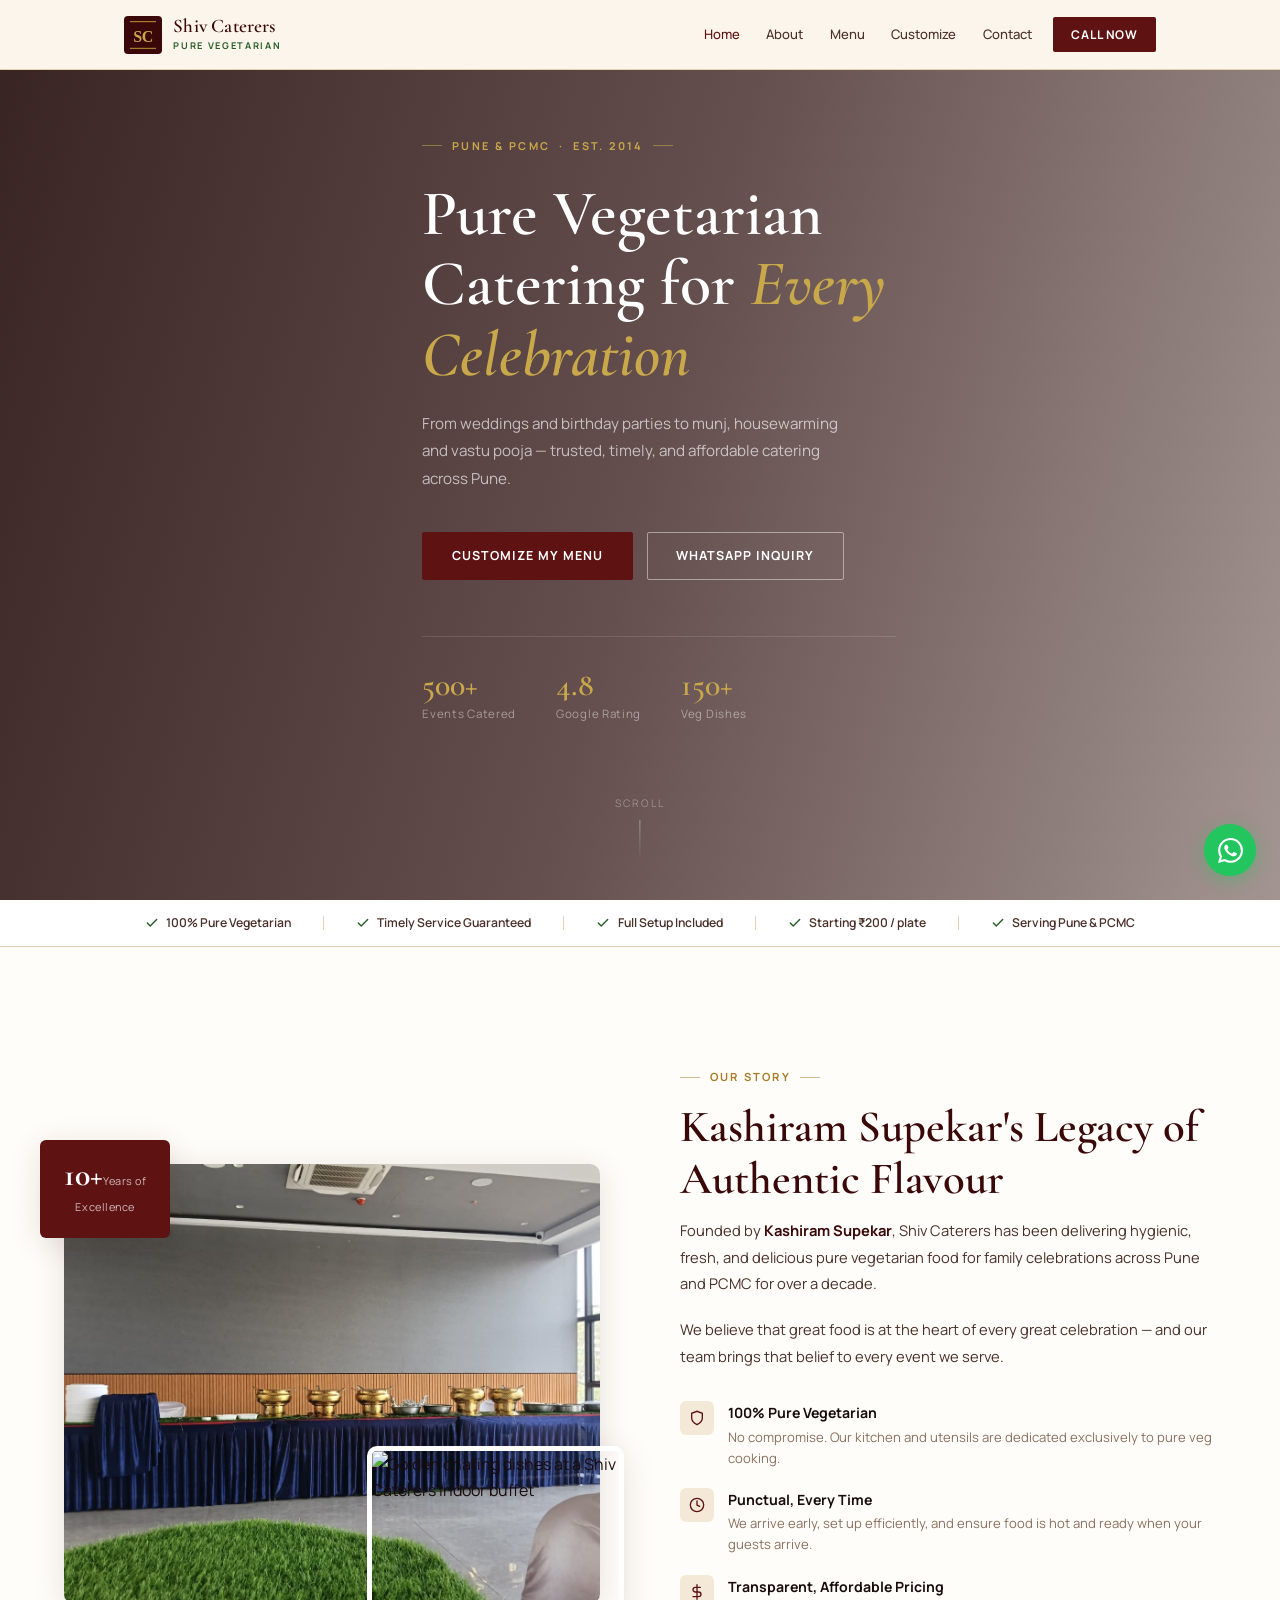
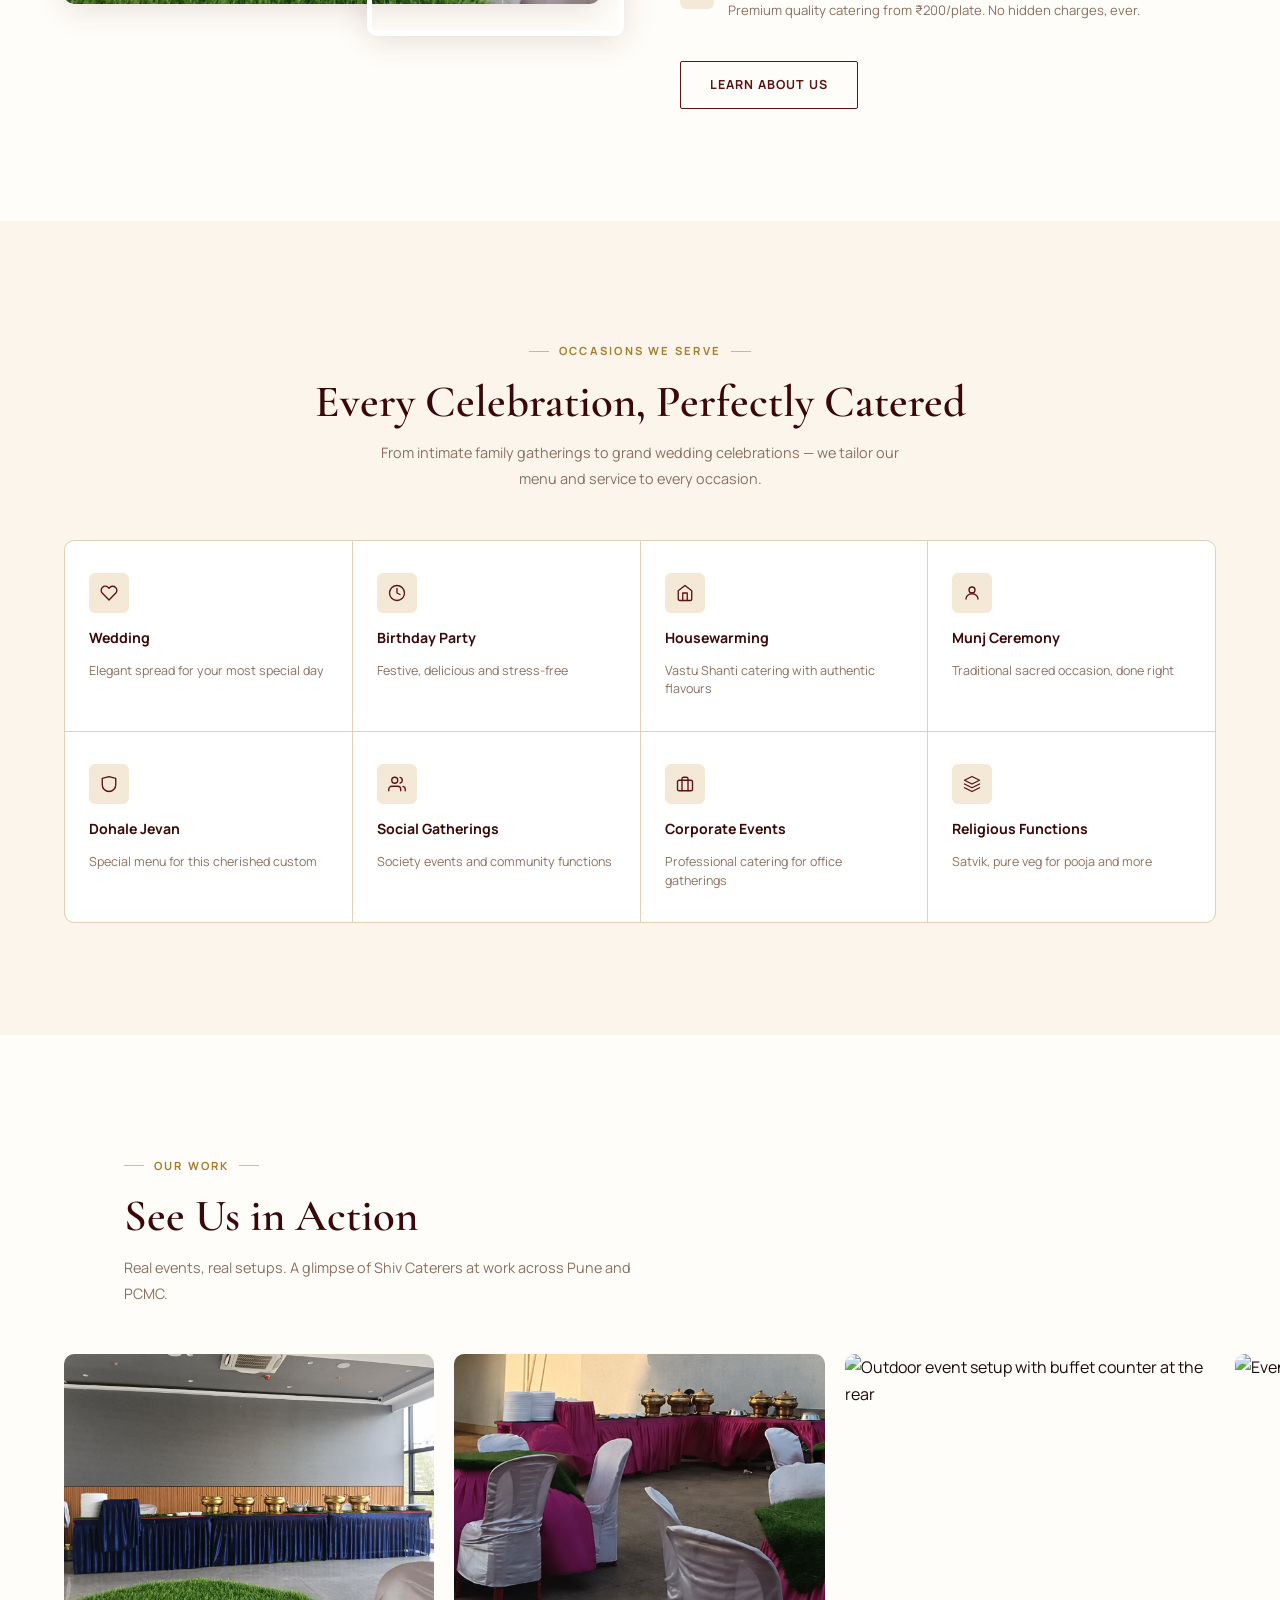
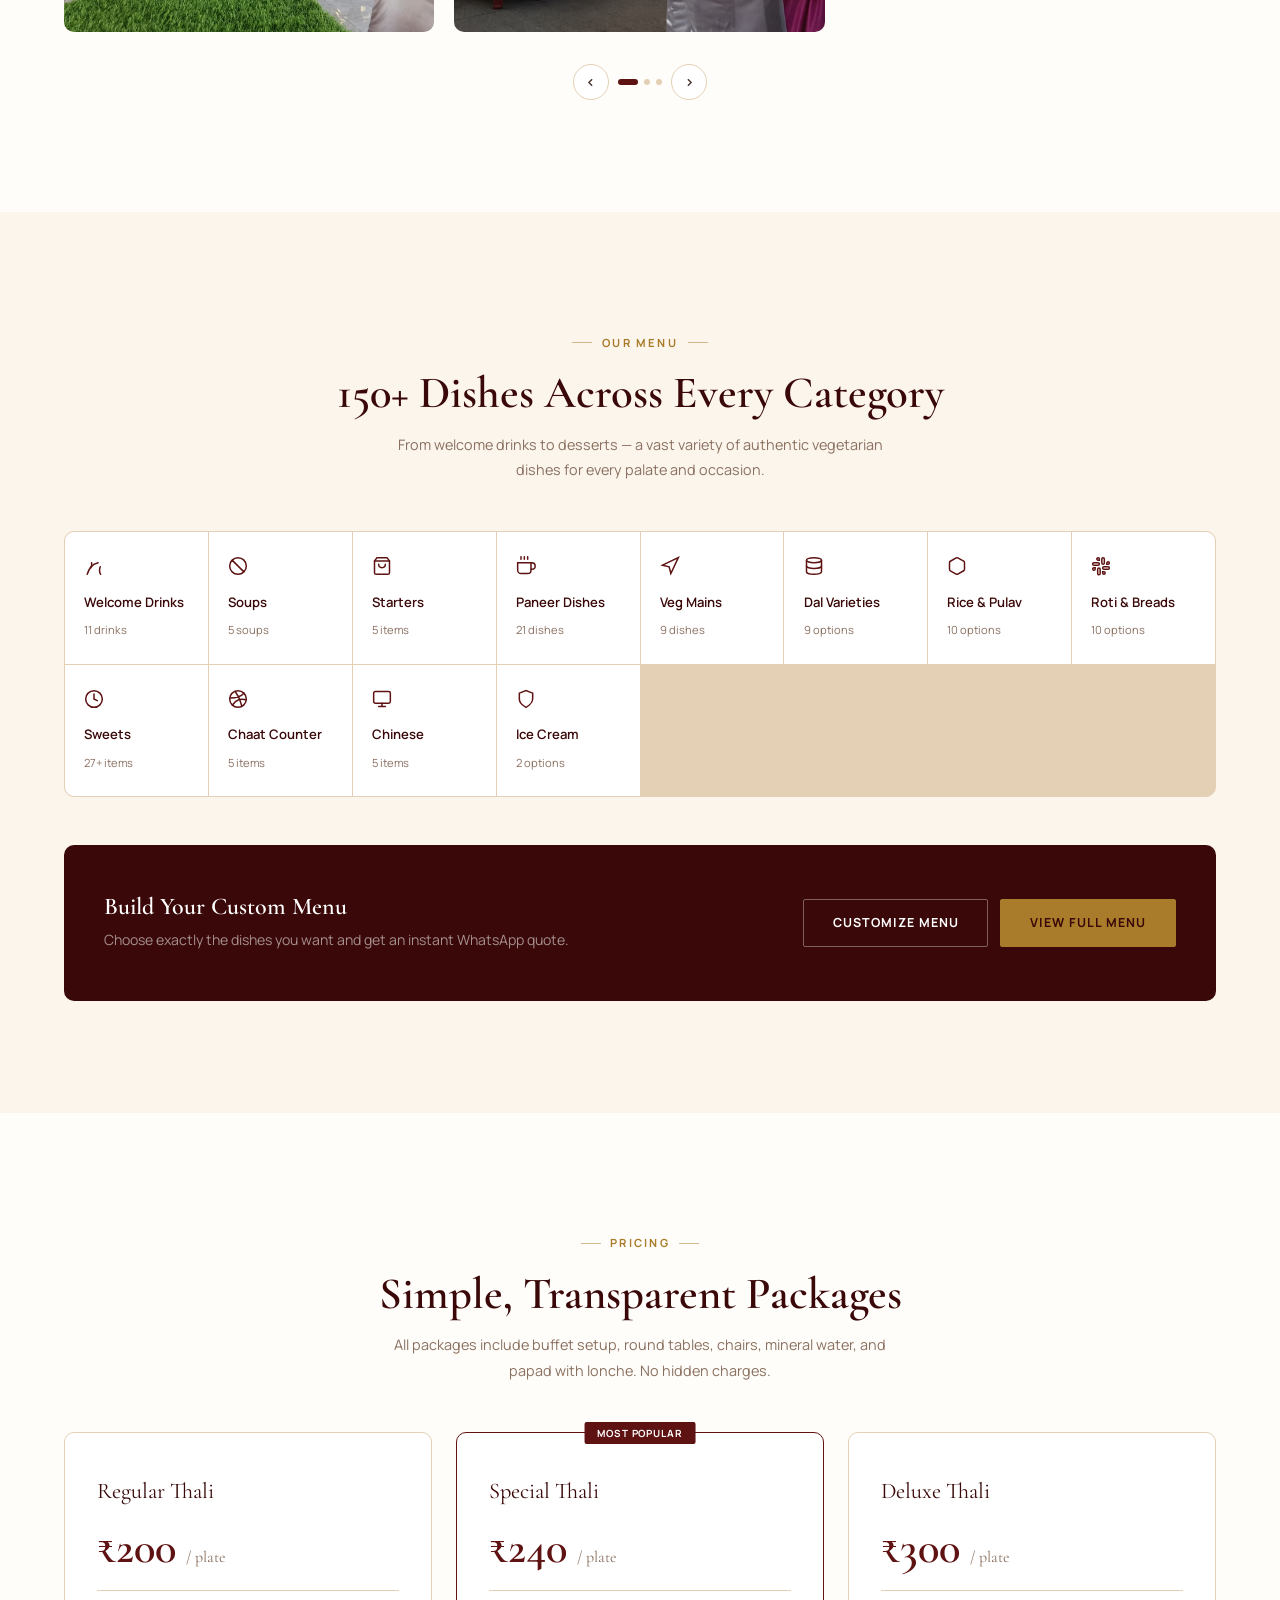
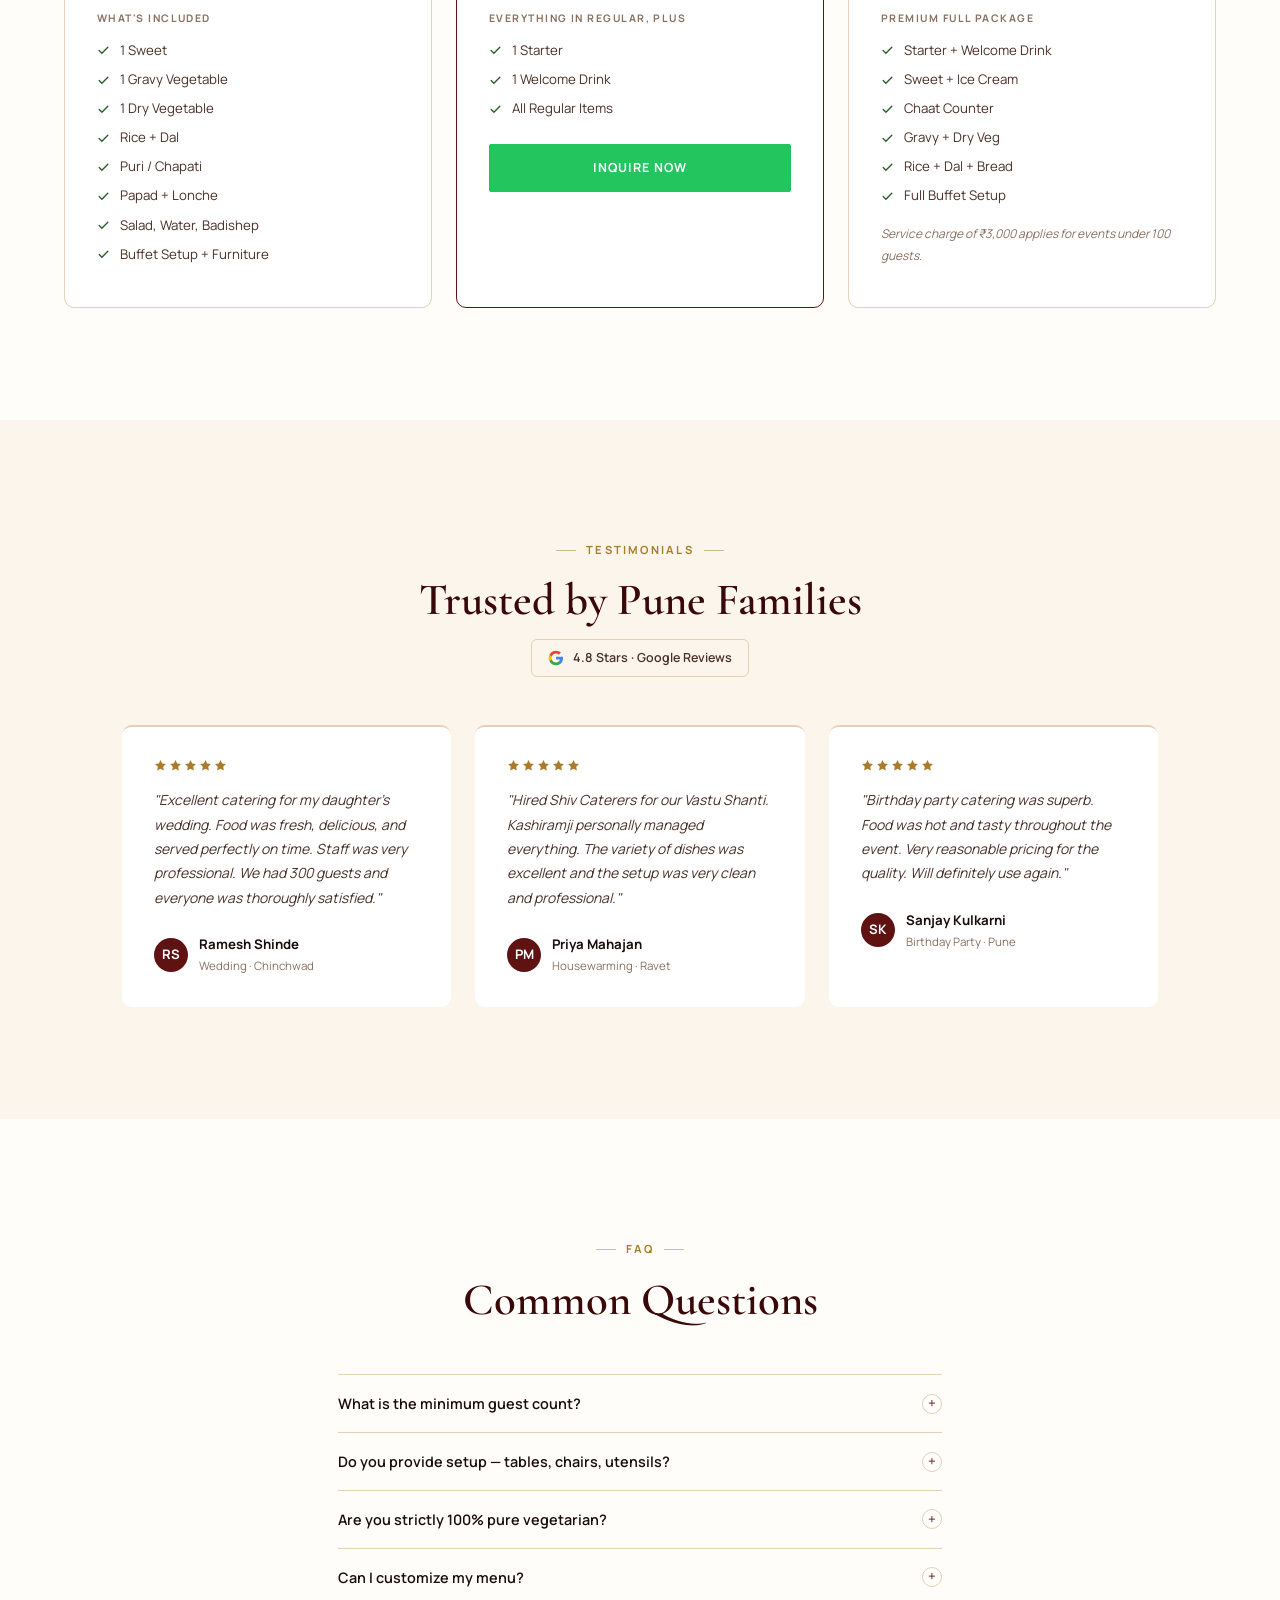
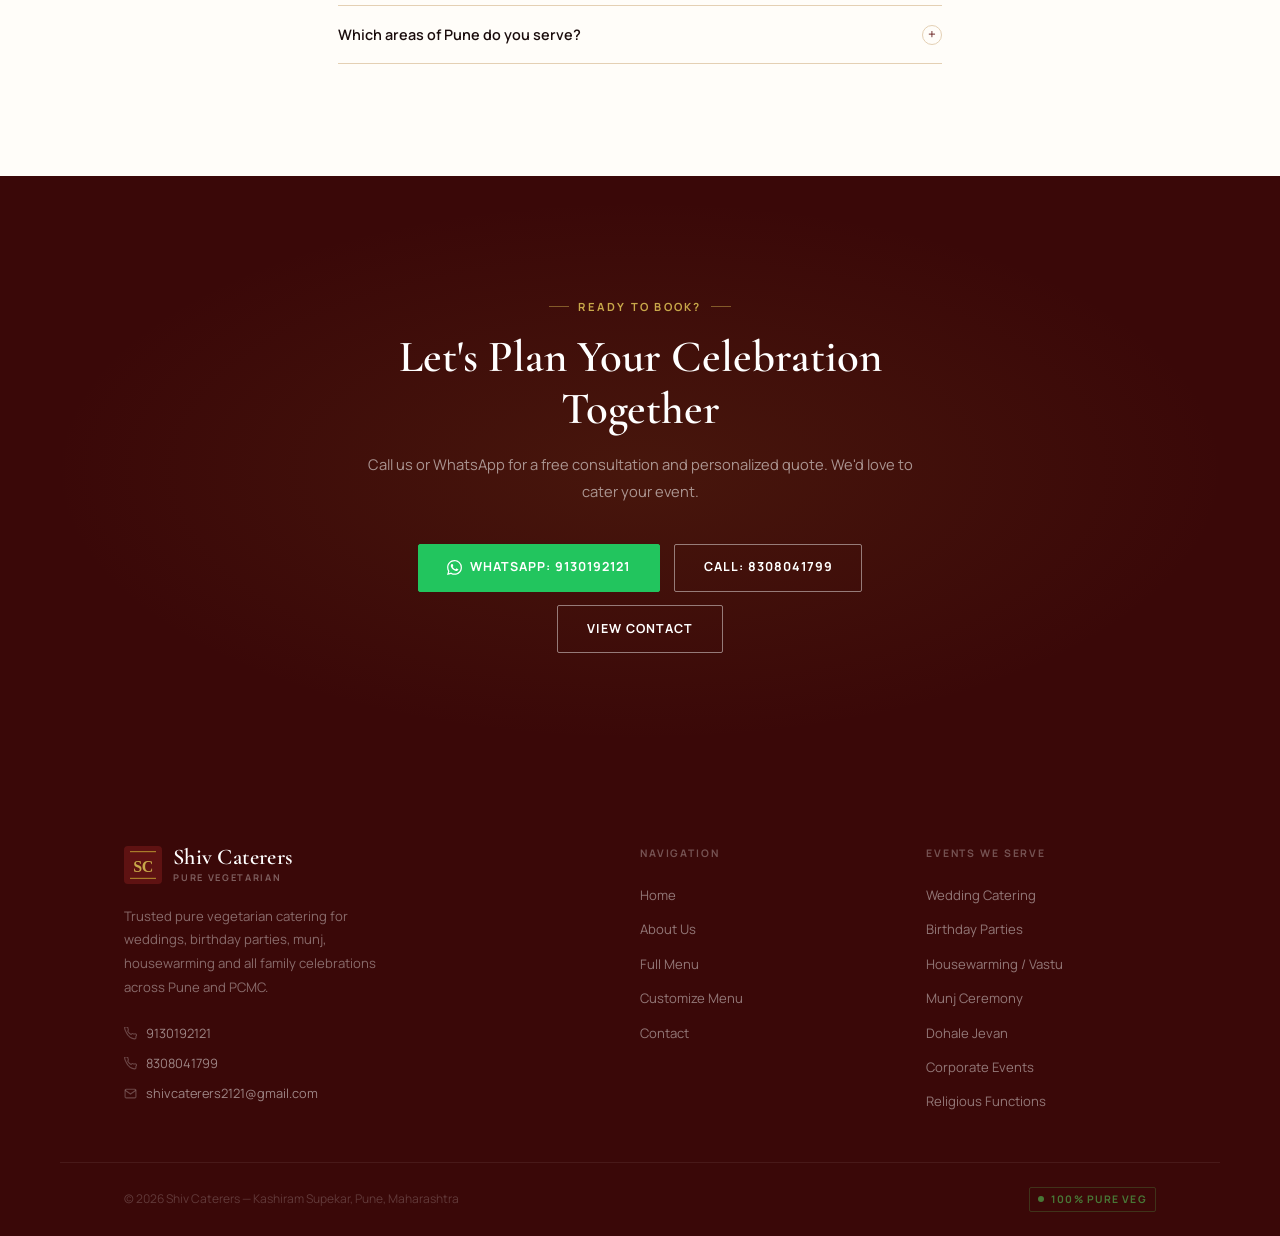
==== index.html @ 9b7ae48b "Initial commit" ====
<!doctype html>
<html lang="en">
  <head>
    <meta charset="UTF-8" />
    <meta name="viewport" content="width=device-width, initial-scale=1.0" />
    <title>
      Shiv Caterers Pune — Pure Veg Catering for Weddings & Family Events
    </title>
    <meta
      name="description"
      content="Shiv Caterers — trusted pure vegetarian catering in Pune & Chinchwad. Weddings, birthday parties, housewarming, munj & all family events. Call 9130192121."
    />
    <meta
      name="keywords"
      content="pure veg caterers Pune, wedding caterers Pune, birthday catering Pune, housewarming catering, vegetarian catering PCMC, event caterers Chinchwad"
    />
    <meta name="robots" content="index, follow" />
    <link rel="canonical" href="https://shivcaterers.in/" />
    <meta property="og:type" content="website" />
    <meta
      property="og:title"
      content="Shiv Caterers Pune — Pure Veg Catering for Every Celebration"
    />
    <meta
      property="og:description"
      content="Trusted pure vegetarian catering for weddings, birthday parties, munj, housewarming & all family events in Pune. Professional. Timely. Affordable."
    />
    <script type="application/ld+json">
      {
        "@context": "https://schema.org",
        "@type": "FoodEstablishment",
        "name": "Shiv Caterers",
        "telephone": "+919130192121",
        "priceRange": "₹₹",
        "servesCuisine": ["Indian Vegetarian", "Maharashtrian"],
        "address": {
          "@type": "PostalAddress",
          "streetAddress": "Dnyandeep Colony, Dagdoba Chowk",
          "addressLocality": "Chinchwad, Pune",
          "addressRegion": "Maharashtra",
          "postalCode": "411033",
          "addressCountry": "IN"
        },
        "aggregateRating": {
          "@type": "AggregateRating",
          "ratingValue": "4.8",
          "reviewCount": "200"
        }
      }
    </script>
    <link rel="icon" type="image/svg+xml" href="favicon.svg" />
    <link rel="stylesheet" href="style.css" />
    <style>
      /* ── HERO ── */
      .hero {
        margin-top: 70px;
        position: relative;
        min-height: calc(100vh - 70px);
        padding-bottom: 120px;
        display: flex;
        align-items: center;
        overflow: hidden;
      }
      .hero-bg {
        position: absolute;
        inset: 0;
      }
      .hero-bg img {
        width: 100%;
        height: 100%;
        object-fit: cover;
        object-position: center 40%;
      }
      .hero-overlay {
        position: absolute;
        inset: 0;
        background: linear-gradient(
          105deg,
          rgba(30, 6, 6, 0.88) 0%,
          rgba(40, 10, 10, 0.72) 50%,
          rgba(50, 20, 10, 0.45) 100%
        );
      }
      .hero-content {
        position: relative;
        z-index: 1;
        max-width: 1160px;
        margin: 0 auto;
        padding: 0 5%;
        max-width: 640px;
        padding-left: 8%;
      }
      .hero-eyebrow {
        display: inline-flex;
        align-items: center;
        gap: 0.6rem;
        font-size: 0.68rem;
        font-weight: 700;
        letter-spacing: 0.22em;
        text-transform: uppercase;
        color: var(--gold-light);
        margin-bottom: 1.5rem;
      }
      .hero-eyebrow::before,
      .hero-eyebrow::after {
        content: "";
        width: 20px;
        height: 1px;
        background: currentColor;
        opacity: 0.55;
      }
      .hero h1 {
        color: var(--white);
        font-size: clamp(2.4rem, 5.5vw, 4rem);
        line-height: 1.1;
        margin-bottom: 1.25rem;
      }
      .hero h1 em {
        font-style: italic;
        color: var(--gold-light);
      }
      .hero-sub {
        font-size: 0.95rem;
        color: rgba(255, 255, 255, 0.65);
        line-height: 1.8;
        margin-bottom: 2.5rem;
        max-width: 440px;
      }
      .hero-actions {
        display: flex;
        gap: 0.85rem;
        flex-wrap: wrap;
        margin-bottom: 3.5rem;
      }
      .hero-stats {
        display: flex;
        gap: 2.5rem;
        flex-wrap: wrap;
        padding-top: 2rem;
        border-top: 1px solid rgba(255, 255, 255, 0.12);
      }
      .hero-stat .num {
        font-family: var(--font-h);
        font-size: 2rem;
        font-weight: 600;
        color: var(--gold-light);
        line-height: 1;
        display: block;
      }
      .hero-stat .lbl {
        font-size: 0.72rem;
        color: rgba(255, 255, 255, 0.45);
        letter-spacing: 0.06em;
        margin-top: 3px;
        display: block;
      }
      .hero-scroll {
        position: absolute;
        bottom: 2.5rem;
        left: 50%;
        transform: translateX(-50%);
        display: flex;
        flex-direction: column;
        align-items: center;
        gap: 0.5rem;
        font-size: 0.65rem;
        letter-spacing: 0.18em;
        text-transform: uppercase;
        color: rgba(255, 255, 255, 0.35);
      }
      .hero-scroll-line {
        width: 1px;
        height: 40px;
        background: linear-gradient(
          to bottom,
          rgba(255, 255, 255, 0.4),
          transparent
        );
        animation: scrollPulse 2s ease-in-out infinite;
      }
      @keyframes scrollPulse {
        0%,
        100% {
          opacity: 0.4;
        }
        50% {
          opacity: 1;
        }
      }

      /* ── ABOUT PREVIEW ── */
      .about-preview {
        padding: 7rem 5%;
        background: var(--ivory);
      }
      .about-preview-grid {
        max-width: 1160px;
        margin: 0 auto;
        display: grid;
        grid-template-columns: 1fr 1fr;
        gap: 5rem;
        align-items: center;
      }
      .about-imgs {
        position: relative;
      }
      .about-img-main {
        border-radius: var(--r-md);
        overflow: hidden;
        box-shadow: var(--shadow-md);
      }
      .about-img-main img {
        width: 100%;
        height: 440px;
        object-fit: cover;
      }
      .about-img-accent {
        position: absolute;
        bottom: -2rem;
        right: -1.5rem;
        width: 48%;
        border-radius: var(--r-md);
        overflow: hidden;
        border: 5px solid var(--white);
        box-shadow: var(--shadow-md);
      }
      .about-img-accent img {
        width: 100%;
        height: 180px;
        object-fit: cover;
      }
      .about-years {
        position: absolute;
        top: -1.5rem;
        left: -1.5rem;
        background: var(--wine);
        color: white;
        padding: 1.2rem 1.5rem;
        border-radius: var(--r-sm);
        text-align: center;
        box-shadow: var(--shadow-md);
      }
      .about-years .big {
        font-family: var(--font-h);
        font-size: 2rem;
        font-weight: 700;
        line-height: 1;
      }
      .about-years .sm {
        font-size: 0.68rem;
        opacity: 0.7;
        margin-top: 3px;
        letter-spacing: 0.05em;
      }
      .about-text p {
        margin-bottom: 1.2rem;
      }
      .about-vals {
        display: flex;
        flex-direction: column;
        gap: 1.2rem;
        margin: 2rem 0 2.5rem;
      }
      .about-val {
        display: flex;
        align-items: flex-start;
        gap: 0.9rem;
      }
      .about-val-icon {
        width: 34px;
        height: 34px;
        border-radius: var(--r-sm);
        background: var(--cream-2);
        display: flex;
        align-items: center;
        justify-content: center;
        flex-shrink: 0;
        color: var(--wine);
      }
      .about-val-icon svg {
        width: 16px;
        height: 16px;
        stroke: currentColor;
        fill: none;
        stroke-width: 2;
        stroke-linecap: round;
      }
      .about-val h4 {
        color: var(--text-dark);
        margin-bottom: 0.15rem;
        font-size: 0.88rem;
      }
      .about-val p {
        font-size: 0.82rem;
        color: var(--text-light);
        line-height: 1.6;
        margin: 0;
      }

      /* ── EVENTS ── */
      .events-section {
        padding: 7rem 5%;
        background: var(--cream);
      }
      .events-grid {
        max-width: 1160px;
        margin: 0 auto;
        display: grid;
        grid-template-columns: repeat(4, 1fr);
        gap: 1px;
        background: var(--cream-3);
        border: 1px solid var(--cream-3);
        border-radius: var(--r-md);
        overflow: hidden;
        margin-top: 3rem;
      }
      .event-cell {
        background: var(--white);
        padding: 2rem 1.5rem;
        display: flex;
        flex-direction: column;
        align-items: flex-start;
        gap: 0.8rem;
        transition: var(--t);
      }
      .event-cell:hover {
        background: var(--cream);
      }
      .event-cell-icon {
        width: 40px;
        height: 40px;
        border-radius: var(--r-sm);
        background: var(--cream-2);
        display: flex;
        align-items: center;
        justify-content: center;
        color: var(--wine);
      }
      .event-cell-icon svg {
        width: 18px;
        height: 18px;
        stroke: currentColor;
        fill: none;
        stroke-width: 1.8;
        stroke-linecap: round;
        stroke-linejoin: round;
      }
      .event-cell h4 {
        font-size: 0.88rem;
        color: var(--wine-deep);
      }
      .event-cell p {
        font-size: 0.78rem;
        color: var(--text-light);
        line-height: 1.5;
        margin: 0;
      }

      /* ── GALLERY ── */
      .gallery-section {
        padding: 7rem 0;
        background: var(--ivory);
      }
      .gallery-head {
        max-width: 1160px;
        margin: 0 auto 3rem;
        padding: 0 5%;
      }

      /* ── MENU PREVIEW ── */
      .menu-preview {
        padding: 7rem 5%;
        background: var(--cream);
      }
      .menu-preview-inner {
        max-width: 1160px;
        margin: 0 auto;
      }
      .menu-cats {
        display: grid;
        grid-template-columns: repeat(auto-fill, minmax(140px, 1fr));
        gap: 1px;
        background: var(--cream-3);
        border: 1px solid var(--cream-3);
        border-radius: var(--r-md);
        overflow: hidden;
        margin: 3rem 0;
      }
      .menu-cat {
        background: var(--white);
        padding: 1.5rem 1.2rem;
        display: flex;
        flex-direction: column;
        gap: 0.5rem;
        transition: var(--t);
        cursor: pointer;
        text-decoration: none;
      }
      .menu-cat:hover {
        background: var(--wine);
      }
      .menu-cat:hover .mc-icon {
        color: rgba(255, 255, 255, 0.7);
      }
      .menu-cat:hover .mc-name {
        color: var(--white);
      }
      .menu-cat:hover .mc-count {
        color: rgba(255, 255, 255, 0.5);
      }
      .mc-icon {
        color: var(--wine);
        transition: var(--t);
      }
      .mc-icon svg {
        width: 20px;
        height: 20px;
        stroke: currentColor;
        fill: none;
        stroke-width: 1.8;
        stroke-linecap: round;
      }
      .mc-name {
        font-size: 0.82rem;
        font-weight: 600;
        color: var(--wine-deep);
        transition: var(--t);
      }
      .mc-count {
        font-size: 0.7rem;
        color: var(--text-light);
        transition: var(--t);
      }
      .menu-cta-strip {
        background: var(--wine-deep);
        border-radius: var(--r-md);
        padding: 3rem 2.5rem;
        display: flex;
        align-items: center;
        justify-content: space-between;
        gap: 2rem;
        flex-wrap: wrap;
      }
      .menu-cta-strip h3 {
        color: var(--white);
        font-size: 1.5rem;
        margin-bottom: 0.4rem;
      }
      .menu-cta-strip p {
        color: rgba(255, 255, 255, 0.55);
        font-size: 0.88rem;
        margin: 0;
      }
      .menu-cta-btns {
        display: flex;
        gap: 0.75rem;
        flex-wrap: wrap;
        flex-shrink: 0;
      }

      /* ── PACKAGES ── */
      .packages-section {
        padding: 7rem 5%;
        background: var(--ivory);
      }
      .packages-grid {
        max-width: 1160px;
        margin: 3rem auto 0;
        display: grid;
        grid-template-columns: repeat(3, 1fr);
        gap: 1.5rem;
      }
      .pkg {
        border: 1px solid var(--cream-3);
        border-radius: var(--r-md);
        padding: 2.5rem 2rem;
        position: relative;
        background: var(--white);
        transition: var(--t);
      }
      .pkg:hover {
        box-shadow: var(--shadow-md);
        transform: translateY(-3px);
      }
      .pkg.featured {
        border-color: var(--wine);
      }
      .pkg-popular {
        position: absolute;
        top: -11px;
        left: 50%;
        transform: translateX(-50%);
        background: var(--wine);
        color: white;
        font-size: 0.62rem;
        font-weight: 700;
        letter-spacing: 0.1em;
        text-transform: uppercase;
        padding: 3px 12px;
        border-radius: 2px;
        white-space: nowrap;
      }
      .pkg-name {
        font-family: var(--font-h);
        font-size: 1.4rem;
        color: var(--wine-deep);
        margin-bottom: 0.25rem;
      }
      .pkg-price {
        font-family: var(--font-h);
        font-size: 2.8rem;
        font-weight: 600;
        color: var(--wine);
        line-height: 1;
        margin: 1rem 0;
      }
      .pkg-price span {
        font-size: 1rem;
        font-weight: 400;
        color: var(--text-light);
      }
      .pkg-divider {
        height: 1px;
        background: var(--cream-3);
        margin: 1.2rem 0;
      }
      .pkg-label {
        font-size: 0.65rem;
        font-weight: 700;
        letter-spacing: 0.14em;
        text-transform: uppercase;
        color: var(--text-light);
        margin-bottom: 0.8rem;
      }
      .pkg-items {
        display: flex;
        flex-direction: column;
        gap: 0.45rem;
      }
      .pkg-item {
        display: flex;
        align-items: center;
        gap: 0.6rem;
        font-size: 0.83rem;
        color: var(--text-mid);
      }
      .pkg-item svg {
        width: 13px;
        height: 13px;
        stroke: var(--green);
        fill: none;
        stroke-width: 2.5;
        stroke-linecap: round;
        flex-shrink: 0;
      }
      .pkg-note {
        margin-top: 1rem;
        font-size: 0.75rem;
        color: var(--text-light);
        font-style: italic;
      }

      /* ── TESTIMONIALS ── */
      .reviews-section {
        padding: 7rem 5%;
        background: var(--cream);
      }
      .reviews-grid {
        max-width: 1160px;
        margin: 3rem auto 0;
        display: grid;
        grid-template-columns: repeat(3, 1fr);
        gap: 1.5rem;
      }
      .review {
        background: var(--white);
        border-radius: var(--r-md);
        padding: 2rem;
        border-top: 2px solid var(--cream-3);
        transition: var(--t);
      }
      .review:hover {
        border-top-color: var(--gold);
        box-shadow: var(--shadow-sm);
      }
      .review-stars {
        display: flex;
        gap: 2px;
        margin-bottom: 1rem;
      }
      .review-stars svg {
        width: 13px;
        height: 13px;
        fill: var(--gold);
      }
      .review-text {
        font-size: 0.87rem;
        color: var(--text-mid);
        line-height: 1.75;
        font-style: italic;
        margin-bottom: 1.5rem;
      }
      .review-author {
        display: flex;
        align-items: center;
        gap: 0.7rem;
      }
      .review-avatar {
        width: 34px;
        height: 34px;
        border-radius: 50%;
        background: var(--wine);
        color: white;
        font-weight: 700;
        font-size: 0.82rem;
        display: flex;
        align-items: center;
        justify-content: center;
        flex-shrink: 0;
      }
      .review-name {
        font-size: 0.83rem;
        font-weight: 700;
        color: var(--text-dark);
      }
      .review-event {
        font-size: 0.72rem;
        color: var(--text-light);
      }
      .google-proof {
        display: flex;
        align-items: center;
        gap: 0.6rem;
        font-size: 0.78rem;
        font-weight: 600;
        color: var(--text-mid);
        border: 1px solid var(--cream-3);
        border-radius: var(--r-sm);
        padding: 0.5rem 1rem;
        width: fit-content;
        margin: 0 auto 3rem;
      }
      .google-proof svg {
        width: 16px;
        height: 16px;
      }

      /* ── FAQ ── */
      .faq-section {
        padding: 7rem 5%;
        background: var(--ivory);
      }
      .faq-inner {
        max-width: 720px;
        margin: 3rem auto 0;
      }

      /* ── CONTACT CTA ── */
      .cta-band {
        padding: 7rem 5%;
        background: var(--wine-deep);
        text-align: center;
        position: relative;
        overflow: hidden;
      }
      .cta-band::before {
        content: "";
        position: absolute;
        inset: 0;
        background: radial-gradient(
          ellipse at 50% 50%,
          rgba(168, 124, 42, 0.12) 0%,
          transparent 65%
        );
      }
      .cta-band-inner {
        position: relative;
        z-index: 1;
        max-width: 580px;
        margin: 0 auto;
      }
      .cta-band h2 {
        color: var(--white);
        font-size: clamp(1.8rem, 4vw, 2.8rem);
        margin-bottom: 1rem;
      }
      .cta-band p {
        color: rgba(255, 255, 255, 0.55);
        margin-bottom: 2.5rem;
      }
      .cta-band-btns {
        display: flex;
        justify-content: center;
        gap: 0.85rem;
        flex-wrap: wrap;
      }

      /* Responsive */
      @media (max-width: 960px) {
        .about-preview-grid {
          grid-template-columns: 1fr;
          gap: 3rem;
        }
        .about-imgs {
          display: none;
        }
        .events-grid {
          grid-template-columns: repeat(2, 1fr);
        }
        .packages-grid {
          grid-template-columns: 1fr;
        }
        .reviews-grid {
          grid-template-columns: 1fr;
        }
      }
      @media (max-width: 640px) {
        .hero-content {
          padding-left: 5%;
        }
        .hero-actions {
          flex-direction: column;
        }
        .hero-stats {
          gap: 1.5rem;
        }
        .events-grid {
          grid-template-columns: 1fr 1fr;
        }
        .menu-cta-strip {
          flex-direction: column;
          text-align: center;
        }
      }
      @media (max-width: 480px) {
        .events-grid {
          grid-template-columns: 1fr 1fr;
        }
      }
    </style>
  </head>
  <body>
    <!-- NAV -->
    <nav class="site-nav" id="siteNav">
      <div class="nav-inner">
        <a href="index.html" class="nav-logo" aria-label="Shiv Caterers — Home">
          <div class="logo-mark">
            <svg viewBox="0 0 38 38" xmlns="http://www.w3.org/2000/svg">
              <rect width="38" height="38" rx="4" fill="#3A0808" />
              <rect x="6" y="5" width="26" height="1.2" fill="#A87C2A" />
              <text
                x="19"
                y="26"
                text-anchor="middle"
                font-family="Georgia,serif"
                font-size="16"
                font-weight="600"
                fill="#C8A84A"
                letter-spacing="-0.5"
              >
                SC
              </text>
              <rect x="6" y="31.8" width="26" height="1.2" fill="#A87C2A" />
            </svg>
          </div>
          <div>
            <span class="logo-name">Shiv Caterers</span>
            <span class="logo-sub">Pure Vegetarian</span>
          </div>
        </a>
        <nav class="nav-links" aria-label="Primary">
          <a href="index.html" class="active">Home</a>
          <a href="about.html">About</a>
          <a href="menu.html">Menu</a>
          <a href="customize-menu.html">Customize</a>
          <a href="contact.html">Contact</a>
          <a href="tel:+919130192121" class="nav-cta">Call Now</a>
        </nav>
        <button
          class="nav-toggle"
          id="navToggle"
          aria-label="Toggle navigation"
          aria-expanded="false"
        >
          <span></span><span></span><span></span>
        </button>
      </div>
      <nav class="nav-mobile" id="navMobile" aria-label="Mobile">
        <a href="index.html" class="active">Home</a>
        <a href="about.html">About Us</a>
        <a href="menu.html">Full Menu</a>
        <a href="customize-menu.html">Customize Menu</a>
        <a href="contact.html">Contact</a>
        <div class="nav-mobile-footer">
          <a
            href="https://wa.me/919130192121?text=Hello%20Shiv%20Caterers"
            target="_blank"
            rel="noopener"
            class="btn btn-wa"
            style="width: 100%; justify-content: center"
          >
            <svg viewBox="0 0 24 24" fill="currentColor">
              <path
                d="M17.472 14.382c-.297-.149-1.758-.867-2.03-.967-.273-.099-.471-.148-.67.15-.197.297-.767.966-.94 1.164-.173.199-.347.223-.644.075-.297-.15-1.255-.463-2.39-1.475-.883-.788-1.48-1.761-1.653-2.059-.173-.297-.018-.458.13-.606.134-.133.298-.347.446-.52.149-.174.198-.298.298-.497.099-.198.05-.371-.025-.52-.075-.149-.669-1.612-.916-2.207-.242-.579-.487-.5-.669-.51-.173-.008-.371-.01-.57-.01-.198 0-.52.074-.792.372-.272.297-1.04 1.016-1.04 2.479 0 1.462 1.065 2.875 1.213 3.074.149.198 2.096 3.2 5.077 4.487.709.306 1.262.489 1.694.625.712.227 1.36.195 1.871.118.571-.085 1.758-.719 2.006-1.413.248-.694.248-1.289.173-1.413-.074-.124-.272-.198-.57-.347m-5.421 7.403h-.004a9.87 9.87 0 01-5.031-1.378l-.361-.214-3.741.982.998-3.648-.235-.374a9.86 9.86 0 01-1.51-5.26c.001-5.45 4.436-9.884 9.888-9.884 2.64 0 5.122 1.03 6.988 2.898a9.825 9.825 0 012.893 6.994c-.003 5.45-4.437 9.884-9.885 9.884m8.413-18.297A11.815 11.815 0 0012.05 0C5.495 0 .16 5.335.157 11.892c0 2.096.547 4.142 1.588 5.945L.057 24l6.305-1.654a11.882 11.882 0 005.683 1.448h.005c6.554 0 11.89-5.335 11.893-11.893a11.821 11.821 0 00-3.48-8.413z"
              />
            </svg>
            WhatsApp Inquiry
          </a>
        </div>
      </nav>
    </nav>

    <!-- HERO -->
    <section class="hero" aria-label="Hero">
      <div class="hero-bg">
        <div class="hero-overlay"></div>
      </div>
      <div class="hero-content">
        <div class="hero-eyebrow">Pune & PCMC &nbsp;·&nbsp; Est. 2014</div>
        <h1>Pure Vegetarian Catering for <em>Every Celebration</em></h1>
        <p class="hero-sub">
          From weddings and birthday parties to munj, housewarming and vastu
          pooja — trusted, timely, and affordable catering across Pune.
        </p>
        <div class="hero-actions">
          <a href="customize-menu.html" class="btn btn-primary"
            >Customize My Menu</a
          >
          <a
            href="https://wa.me/919130192121?text=Hello%20Shiv%20Caterers%2C%20I%20need%20a%20catering%20quote."
            class="btn btn-ghost"
            target="_blank"
            rel="noopener"
            >WhatsApp Inquiry</a
          >
        </div>
        <div class="hero-stats">
          <div class="hero-stat">
            <span class="num">500+</span><span class="lbl">Events Catered</span>
          </div>
          <div class="hero-stat">
            <span class="num">4.8</span><span class="lbl">Google Rating</span>
          </div>
          <div class="hero-stat">
            <span class="num">150+</span><span class="lbl">Veg Dishes</span>
          </div>
        </div>
      </div>
      <div class="hero-scroll" aria-hidden="true">
        <span>Scroll</span>
        <div class="hero-scroll-line"></div>
      </div>
    </section>

    <!-- TRUST BAR -->
    <div class="trust-bar">
      <div class="trust-inner">
        <div class="trust-item">
          <svg
            viewBox="0 0 24 24"
            fill="none"
            stroke="currentColor"
            stroke-width="2.5"
            stroke-linecap="round"
          >
            <polyline points="20,6 9,17 4,12" />
          </svg>
          100% Pure Vegetarian
        </div>
        <div class="trust-sep"></div>
        <div class="trust-item">
          <svg
            viewBox="0 0 24 24"
            fill="none"
            stroke="currentColor"
            stroke-width="2.5"
            stroke-linecap="round"
          >
            <polyline points="20,6 9,17 4,12" />
          </svg>
          Timely Service Guaranteed
        </div>
        <div class="trust-sep"></div>
        <div class="trust-item">
          <svg
            viewBox="0 0 24 24"
            fill="none"
            stroke="currentColor"
            stroke-width="2.5"
            stroke-linecap="round"
          >
            <polyline points="20,6 9,17 4,12" />
          </svg>
          Full Setup Included
        </div>
        <div class="trust-sep"></div>
        <div class="trust-item">
          <svg
            viewBox="0 0 24 24"
            fill="none"
            stroke="currentColor"
            stroke-width="2.5"
            stroke-linecap="round"
          >
            <polyline points="20,6 9,17 4,12" />
          </svg>
          Starting ₹200 / plate
        </div>
        <div class="trust-sep"></div>
        <div class="trust-item">
          <svg
            viewBox="0 0 24 24"
            fill="none"
            stroke="currentColor"
            stroke-width="2.5"
            stroke-linecap="round"
          >
            <polyline points="20,6 9,17 4,12" />
          </svg>
          Serving Pune &amp; PCMC
        </div>
      </div>
    </div>

    <!-- ABOUT PREVIEW -->
    <section class="about-preview reveal">
      <div class="about-preview-grid">
        <div class="about-imgs">
          <div class="about-img-main">
            <img
              src="Image 1.jpeg"
              alt="Shiv Caterers event setup — outdoor buffet with pink-draped tables and white chairs"
              loading="lazy"
            />
          </div>
          <div class="about-img-accent">
            <img
              src="image 2.png"
              alt="Golden chafing dishes at a Shiv Caterers indoor buffet"
              loading="lazy"
            />
          </div>
          <div class="about-years">
            <span class="big">10+</span
            ><span class="sm">Years of<br />Excellence</span>
          </div>
        </div>
        <div class="about-text">
          <div class="eyebrow">Our Story</div>
          <h2 class="heading">
            Kashiram Supekar's Legacy of Authentic Flavour
          </h2>
          <p>
            Founded by
            <strong style="color: var(--wine-deep)">Kashiram Supekar</strong>,
            Shiv Caterers has been delivering hygienic, fresh, and delicious
            pure vegetarian food for family celebrations across Pune and PCMC
            for over a decade.
          </p>
          <p>
            We believe that great food is at the heart of every great
            celebration — and our team brings that belief to every event we
            serve.
          </p>
          <div class="about-vals">
            <div class="about-val">
              <div class="about-val-icon">
                <svg viewBox="0 0 24 24">
                  <path d="M12 22s8-4 8-10V5l-8-3-8 3v7c0 6 8 10 8 10z" />
                </svg>
              </div>
              <div>
                <h4>100% Pure Vegetarian</h4>
                <p>
                  No compromise. Our kitchen and utensils are dedicated
                  exclusively to pure veg cooking.
                </p>
              </div>
            </div>
            <div class="about-val">
              <div class="about-val-icon">
                <svg viewBox="0 0 24 24">
                  <circle cx="12" cy="12" r="10" />
                  <polyline points="12,6 12,12 16,14" />
                </svg>
              </div>
              <div>
                <h4>Punctual, Every Time</h4>
                <p>
                  We arrive early, set up efficiently, and ensure food is hot
                  and ready when your guests arrive.
                </p>
              </div>
            </div>
            <div class="about-val">
              <div class="about-val-icon">
                <svg viewBox="0 0 24 24">
                  <line x1="12" y1="1" x2="12" y2="23" />
                  <path d="M17 5H9.5a3.5 3.5 0 000 7h5a3.5 3.5 0 010 7H6" />
                </svg>
              </div>
              <div>
                <h4>Transparent, Affordable Pricing</h4>
                <p>
                  Premium quality catering from ₹200/plate. No hidden charges,
                  ever.
                </p>
              </div>
            </div>
          </div>
          <a href="about.html" class="btn btn-outline">Learn About Us</a>
        </div>
      </div>
    </section>

    <!-- EVENTS SECTION -->
    <section class="events-section reveal">
      <div class="container text-center">
        <div class="eyebrow">Occasions We Serve</div>
        <h2 class="heading">Every Celebration, Perfectly Catered</h2>
        <p class="subheading">
          From intimate family gatherings to grand wedding celebrations — we
          tailor our menu and service to every occasion.
        </p>
      </div>
      <div class="events-grid">
        <div class="event-cell">
          <div class="event-cell-icon">
            <svg viewBox="0 0 24 24">
              <path
                d="M20.84 4.61a5.5 5.5 0 00-7.78 0L12 5.67l-1.06-1.06a5.5 5.5 0 00-7.78 7.78l1.06 1.06L12 21.23l7.78-7.78 1.06-1.06a5.5 5.5 0 000-7.78z"
              />
            </svg>
          </div>
          <h4>Wedding</h4>
          <p>Elegant spread for your most special day</p>
        </div>
        <div class="event-cell">
          <div class="event-cell-icon">
            <svg viewBox="0 0 24 24">
              <path d="M12 2a10 10 0 100 20A10 10 0 0012 2z" />
              <path d="M12 6v6l4 2" />
            </svg>
          </div>
          <h4>Birthday Party</h4>
          <p>Festive, delicious and stress-free</p>
        </div>
        <div class="event-cell">
          <div class="event-cell-icon">
            <svg viewBox="0 0 24 24">
              <path d="M3 9l9-7 9 7v11a2 2 0 01-2 2H5a2 2 0 01-2-2z" />
              <polyline points="9,22 9,12 15,12 15,22" />
            </svg>
          </div>
          <h4>Housewarming</h4>
          <p>Vastu Shanti catering with authentic flavours</p>
        </div>
        <div class="event-cell">
          <div class="event-cell-icon">
            <svg viewBox="0 0 24 24">
              <circle cx="12" cy="8" r="4" />
              <path d="M4 20c0-4 3.6-7 8-7s8 3 8 7" />
            </svg>
          </div>
          <h4>Munj Ceremony</h4>
          <p>Traditional sacred occasion, done right</p>
        </div>
        <div class="event-cell">
          <div class="event-cell-icon">
            <svg viewBox="0 0 24 24">
              <path
                d="M12 22c-4.97 0-9-4.03-9-9V4.5l9-2.25L21 4.5V13c0 4.97-4.03 9-9 9z"
              />
            </svg>
          </div>
          <h4>Dohale Jevan</h4>
          <p>Special menu for this cherished custom</p>
        </div>
        <div class="event-cell">
          <div class="event-cell-icon">
            <svg viewBox="0 0 24 24">
              <path d="M17 21v-2a4 4 0 00-4-4H5a4 4 0 00-4 4v2" />
              <circle cx="9" cy="7" r="4" />
              <path d="M23 21v-2a4 4 0 00-3-3.87" />
              <path d="M16 3.13a4 4 0 010 7.75" />
            </svg>
          </div>
          <h4>Social Gatherings</h4>
          <p>Society events and community functions</p>
        </div>
        <div class="event-cell">
          <div class="event-cell-icon">
            <svg viewBox="0 0 24 24">
              <rect x="2" y="7" width="20" height="14" rx="2" />
              <path d="M16 21V5a2 2 0 00-2-2h-4a2 2 0 00-2 2v16" />
            </svg>
          </div>
          <h4>Corporate Events</h4>
          <p>Professional catering for office gatherings</p>
        </div>
        <div class="event-cell">
          <div class="event-cell-icon">
            <svg viewBox="0 0 24 24">
              <path d="M12 2L2 7l10 5 10-5-10-5z" />
              <path d="M2 17l10 5 10-5" />
              <path d="M2 12l10 5 10-5" />
            </svg>
          </div>
          <h4>Religious Functions</h4>
          <p>Satvik, pure veg for pooja and more</p>
        </div>
      </div>
    </section>

    <!-- GALLERY -->
    <section class="gallery-section reveal">
      <div class="gallery-head">
        <div class="eyebrow">Our Work</div>
        <h2 class="heading">See Us in Action</h2>
        <p class="subheading">
          Real events, real setups. A glimpse of Shiv Caterers at work across
          Pune and PCMC.
        </p>
      </div>
      <div class="gallery-track-wrap">
        <div class="gallery-track" id="galleryTrack">
          <div class="gallery-slide">
            <img
              src="Image 1.jpeg"
              alt="Indoor buffet setup with golden chafing dishes"
              loading="lazy"
            />
          </div>
          <div class="gallery-slide">
            <img
              src="Image 2.png"
              alt="Outdoor catering — round tables with pink covers and white chair covers"
              loading="lazy"
            />
          </div>
          <div class="gallery-slide">
            <img
              src="images/event2.jpg"
              alt="Outdoor event setup with buffet counter at the rear"
              loading="lazy"
            />
          </div>
          <div class="gallery-slide">
            <img
              src="images/event3.jpg"
              alt="Event setup showing full buffet arrangement"
              loading="lazy"
            />
          </div>
          <div class="gallery-slide">
            <img
              src="images/event-buffet.jpg"
              alt="Professional buffet counter with golden serving dishes"
              loading="lazy"
            />
          </div>
        </div>
      </div>
      <div class="gallery-controls">
        <button class="gallery-btn" id="galleryPrev" aria-label="Previous">
          <svg viewBox="0 0 24 24"><polyline points="15,18 9,12 15,6" /></svg>
        </button>
        <div class="gallery-dots" id="galleryDots"></div>
        <button class="gallery-btn" id="galleryNext" aria-label="Next">
          <svg viewBox="0 0 24 24"><polyline points="9,18 15,12 9,6" /></svg>
        </button>
      </div>
    </section>

    <!-- MENU PREVIEW -->
    <section class="menu-preview reveal">
      <div class="menu-preview-inner">
        <div class="text-center">
          <div class="eyebrow">Our Menu</div>
          <h2 class="heading">150+ Dishes Across Every Category</h2>
          <p class="subheading">
            From welcome drinks to desserts — a vast variety of authentic
            vegetarian dishes for every palate and occasion.
          </p>
        </div>
        <div class="menu-cats">
          <a href="menu.html" class="menu-cat">
            <div class="mc-icon">
              <svg viewBox="0 0 24 24">
                <path d="M17 8C8 10 5.9 16.17 3.82 22" />
                <path d="M9.1 8c.6 2.4 0 4.7-1.1 6.5" />
                <path d="M20 22c-1.68-2.51-1.71-5.66-.56-9" />
              </svg>
            </div>
            <span class="mc-name">Welcome Drinks</span
            ><span class="mc-count">11 drinks</span>
          </a>
          <a href="menu.html" class="menu-cat">
            <div class="mc-icon">
              <svg viewBox="0 0 24 24">
                <path
                  d="M12 2a10 10 0 100 20A10 10 0 0012 2zM4.93 4.93l14.14 14.14"
                />
              </svg>
            </div>
            <span class="mc-name">Soups</span
            ><span class="mc-count">5 soups</span>
          </a>
          <a href="menu.html" class="menu-cat">
            <div class="mc-icon">
              <svg viewBox="0 0 24 24">
                <path d="M6 2L3 6v14a2 2 0 002 2h14a2 2 0 002-2V6l-3-4z" />
                <line x1="3" y1="6" x2="21" y2="6" />
                <path d="M16 10a4 4 0 01-8 0" />
              </svg>
            </div>
            <span class="mc-name">Starters</span
            ><span class="mc-count">5 items</span>
          </a>
          <a href="menu.html" class="menu-cat">
            <div class="mc-icon">
              <svg viewBox="0 0 24 24">
                <path d="M18 8h1a4 4 0 010 8h-1" />
                <path d="M2 8h16v9a4 4 0 01-4 4H6a4 4 0 01-4-4V8z" />
                <line x1="6" y1="1" x2="6" y2="4" />
                <line x1="10" y1="1" x2="10" y2="4" />
                <line x1="14" y1="1" x2="14" y2="4" />
              </svg>
            </div>
            <span class="mc-name">Paneer Dishes</span
            ><span class="mc-count">21 dishes</span>
          </a>
          <a href="menu.html" class="menu-cat">
            <div class="mc-icon">
              <svg viewBox="0 0 24 24">
                <path d="M3 11l19-9-9 19-2-8-8-2z" />
              </svg>
            </div>
            <span class="mc-name">Veg Mains</span
            ><span class="mc-count">9 dishes</span>
          </a>
          <a href="menu.html" class="menu-cat">
            <div class="mc-icon">
              <svg viewBox="0 0 24 24">
                <ellipse cx="12" cy="5" rx="9" ry="3" />
                <path d="M21 12c0 1.66-4 3-9 3s-9-1.34-9-3" />
                <path d="M3 5v14c0 1.66 4 3 9 3s9-1.34 9-3V5" />
              </svg>
            </div>
            <span class="mc-name">Dal Varieties</span
            ><span class="mc-count">9 options</span>
          </a>
          <a href="menu.html" class="menu-cat">
            <div class="mc-icon">
              <svg viewBox="0 0 24 24">
                <path
                  d="M21 16V8a2 2 0 00-1-1.73l-7-4a2 2 0 00-2 0l-7 4A2 2 0 003 8v8a2 2 0 001 1.73l7 4a2 2 0 002 0l7-4A2 2 0 0021 16z"
                />
              </svg>
            </div>
            <span class="mc-name">Rice &amp; Pulav</span
            ><span class="mc-count">10 options</span>
          </a>
          <a href="menu.html" class="menu-cat">
            <div class="mc-icon">
              <svg viewBox="0 0 24 24">
                <path
                  d="M14.5 10c-.83 0-1.5-.67-1.5-1.5v-5c0-.83.67-1.5 1.5-1.5s1.5.67 1.5 1.5v5c0 .83-.67 1.5-1.5 1.5z"
                />
                <path
                  d="M20.5 10H19V8.5c0-.83.67-1.5 1.5-1.5s1.5.67 1.5 1.5-.67 1.5-1.5 1.5z"
                />
                <path
                  d="M9.5 14.5c.83 0 1.5.67 1.5 1.5v5c0 .83-.67 1.5-1.5 1.5S8 21.83 8 21v-5c0-.83.67-1.5 1.5-1.5z"
                />
                <path
                  d="M3.5 14H5v1.5C5 16.33 4.33 17 3.5 17S2 16.33 2 15.5 2.67 14 3.5 14z"
                />
                <path
                  d="M14 14.5c0-.83.67-1.5 1.5-1.5h5c.83 0 1.5.67 1.5 1.5s-.67 1.5-1.5 1.5h-5c-.83 0-1.5-.67-1.5-1.5z"
                />
                <path
                  d="M15.5 19H14v1.5c0 .83.67 1.5 1.5 1.5s1.5-.67 1.5-1.5-.67-1.5-1.5-1.5z"
                />
                <path
                  d="M10 9.5C10 8.67 9.33 8 8.5 8h-5C2.67 8 2 8.67 2 9.5S2.67 11 3.5 11h5c.83 0 1.5-.67 1.5-1.5z"
                />
                <path
                  d="M8.5 5H10V3.5C10 2.67 9.33 2 8.5 2S7 2.67 7 3.5 7.67 5 8.5 5z"
                />
              </svg>
            </div>
            <span class="mc-name">Roti &amp; Breads</span
            ><span class="mc-count">10 options</span>
          </a>
          <a href="menu.html" class="menu-cat">
            <div class="mc-icon">
              <svg viewBox="0 0 24 24">
                <path
                  d="M12 2C6.5 2 2 6.5 2 12s4.5 10 10 10 10-4.5 10-10S17.5 2 12 2z"
                />
                <path d="M12 6v6l4 2" />
              </svg>
            </div>
            <span class="mc-name">Sweets</span
            ><span class="mc-count">27+ items</span>
          </a>
          <a href="menu.html" class="menu-cat">
            <div class="mc-icon">
              <svg viewBox="0 0 24 24">
                <circle cx="12" cy="12" r="10" />
                <path
                  d="M8.56 2.75c4.37 6.03 6.02 9.42 8.03 17.72m2.54-15.38c-3.72 4.35-8.94 5.66-16.88 5.85m19.5 1.9c-3.5-.93-6.63-.82-8.94 0-2.58.92-5.01 2.86-7.44 6.32"
                />
              </svg>
            </div>
            <span class="mc-name">Chaat Counter</span
            ><span class="mc-count">5 items</span>
          </a>
          <a href="menu.html" class="menu-cat">
            <div class="mc-icon">
              <svg viewBox="0 0 24 24">
                <rect x="2" y="3" width="20" height="14" rx="2" />
                <path d="M8 21h8m-4-4v4" />
              </svg>
            </div>
            <span class="mc-name">Chinese</span
            ><span class="mc-count">5 items</span>
          </a>
          <a href="menu.html" class="menu-cat">
            <div class="mc-icon">
              <svg viewBox="0 0 24 24">
                <path d="M12 22s8-4 8-10V5l-8-3-8 3v7c0 6 8 10 8 10z" />
              </svg>
            </div>
            <span class="mc-name">Ice Cream</span
            ><span class="mc-count">2 options</span>
          </a>
        </div>
        <div class="menu-cta-strip">
          <div>
            <h3>Build Your Custom Menu</h3>
            <p>
              Choose exactly the dishes you want and get an instant WhatsApp
              quote.
            </p>
          </div>
          <div class="menu-cta-btns">
            <a
              href="customize-menu.html"
              class="btn btn-ghost"
              style="border-color: rgba(255, 255, 255, 0.35)"
              >Customize Menu</a
            >
            <a
              href="menu.html"
              class="btn"
              style="
                background: var(--gold);
                border-color: var(--gold);
                color: var(--wine-deep);
              "
              >View Full Menu</a
            >
          </div>
        </div>
      </div>
    </section>

    <!-- PACKAGES -->
    <section class="packages-section reveal">
      <div class="container text-center">
        <div class="eyebrow">Pricing</div>
        <h2 class="heading">Simple, Transparent Packages</h2>
        <p class="subheading">
          All packages include buffet setup, round tables, chairs, mineral
          water, and papad with lonche. No hidden charges.
        </p>
      </div>
      <div class="packages-grid">
        <div class="pkg">
          <div class="pkg-name">Regular Thali</div>
          <div class="pkg-price">₹200 <span>/ plate</span></div>
          <div class="pkg-divider"></div>
          <div class="pkg-label">What's Included</div>
          <div class="pkg-items">
            <div class="pkg-item">
              <svg viewBox="0 0 24 24">
                <polyline points="20,6 9,17 4,12" />
              </svg>
              1 Sweet
            </div>
            <div class="pkg-item">
              <svg viewBox="0 0 24 24">
                <polyline points="20,6 9,17 4,12" />
              </svg>
              1 Gravy Vegetable
            </div>
            <div class="pkg-item">
              <svg viewBox="0 0 24 24">
                <polyline points="20,6 9,17 4,12" />
              </svg>
              1 Dry Vegetable
            </div>
            <div class="pkg-item">
              <svg viewBox="0 0 24 24">
                <polyline points="20,6 9,17 4,12" />
              </svg>
              Rice + Dal
            </div>
            <div class="pkg-item">
              <svg viewBox="0 0 24 24">
                <polyline points="20,6 9,17 4,12" />
              </svg>
              Puri / Chapati
            </div>
            <div class="pkg-item">
              <svg viewBox="0 0 24 24">
                <polyline points="20,6 9,17 4,12" />
              </svg>
              Papad + Lonche
            </div>
            <div class="pkg-item">
              <svg viewBox="0 0 24 24">
                <polyline points="20,6 9,17 4,12" />
              </svg>
              Salad, Water, Badishep
            </div>
            <div class="pkg-item">
              <svg viewBox="0 0 24 24">
                <polyline points="20,6 9,17 4,12" />
              </svg>
              Buffet Setup + Furniture
            </div>
          </div>
        </div>
        <div class="pkg featured">
          <div class="pkg-popular">Most Popular</div>
          <div class="pkg-name">Special Thali</div>
          <div class="pkg-price">₹240 <span>/ plate</span></div>
          <div class="pkg-divider"></div>
          <div class="pkg-label">Everything in Regular, Plus</div>
          <div class="pkg-items">
            <div class="pkg-item">
              <svg viewBox="0 0 24 24">
                <polyline points="20,6 9,17 4,12" />
              </svg>
              1 Starter
            </div>
            <div class="pkg-item">
              <svg viewBox="0 0 24 24">
                <polyline points="20,6 9,17 4,12" />
              </svg>
              1 Welcome Drink
            </div>
            <div class="pkg-item">
              <svg viewBox="0 0 24 24">
                <polyline points="20,6 9,17 4,12" />
              </svg>
              All Regular Items
            </div>
          </div>
          <div style="margin-top: 1.5rem">
            <a
              href="https://wa.me/919130192121?text=I%20am%20interested%20in%20the%20Special%20Thali%20package."
              class="btn btn-wa"
              style="width: 100%; justify-content: center"
              target="_blank"
              rel="noopener"
              >Inquire Now</a
            >
          </div>
        </div>
        <div class="pkg">
          <div class="pkg-name">Deluxe Thali</div>
          <div class="pkg-price">₹300 <span>/ plate</span></div>
          <div class="pkg-divider"></div>
          <div class="pkg-label">Premium Full Package</div>
          <div class="pkg-items">
            <div class="pkg-item">
              <svg viewBox="0 0 24 24">
                <polyline points="20,6 9,17 4,12" />
              </svg>
              Starter + Welcome Drink
            </div>
            <div class="pkg-item">
              <svg viewBox="0 0 24 24">
                <polyline points="20,6 9,17 4,12" />
              </svg>
              Sweet + Ice Cream
            </div>
            <div class="pkg-item">
              <svg viewBox="0 0 24 24">
                <polyline points="20,6 9,17 4,12" />
              </svg>
              Chaat Counter
            </div>
            <div class="pkg-item">
              <svg viewBox="0 0 24 24">
                <polyline points="20,6 9,17 4,12" />
              </svg>
              Gravy + Dry Veg
            </div>
            <div class="pkg-item">
              <svg viewBox="0 0 24 24">
                <polyline points="20,6 9,17 4,12" />
              </svg>
              Rice + Dal + Bread
            </div>
            <div class="pkg-item">
              <svg viewBox="0 0 24 24">
                <polyline points="20,6 9,17 4,12" />
              </svg>
              Full Buffet Setup
            </div>
          </div>
          <p class="pkg-note">
            Service charge of ₹3,000 applies for events under 100 guests.
          </p>
        </div>
      </div>
    </section>

    <!-- REVIEWS -->
    <section class="reviews-section reveal">
      <div class="container text-center">
        <div class="eyebrow">Testimonials</div>
        <h2 class="heading">Trusted by Pune Families</h2>
        <div class="google-proof">
          <svg viewBox="0 0 24 24" width="16" height="16">
            <path
              d="M22.56 12.25c0-.78-.07-1.53-.2-2.25H12v4.26h5.92c-.26 1.37-1.04 2.53-2.21 3.31v2.77h3.57c2.08-1.92 3.28-4.74 3.28-8.09z"
              fill="#4285F4"
            />
            <path
              d="M12 23c2.97 0 5.46-.98 7.28-2.66l-3.57-2.77c-.98.66-2.23 1.06-3.71 1.06-2.86 0-5.29-1.93-6.16-4.53H2.18v2.84C3.99 20.53 7.7 23 12 23z"
              fill="#34A853"
            />
            <path
              d="M5.84 14.09c-.22-.66-.35-1.36-.35-2.09s.13-1.43.35-2.09V7.07H2.18C1.43 8.55 1 10.22 1 12s.43 3.45 1.18 4.93l2.85-2.22.81-.62z"
              fill="#FBBC05"
            />
            <path
              d="M12 5.38c1.62 0 3.06.56 4.21 1.64l3.15-3.15C17.45 2.09 14.97 1 12 1 7.7 1 3.99 3.47 2.18 7.07l3.66 2.84c.87-2.6 3.3-4.53 6.16-4.53z"
              fill="#EA4335"
            />
          </svg>
          4.8 Stars · Google Reviews
        </div>
      </div>
      <div class="reviews-grid container">
        <div class="review">
          <div class="review-stars">
            <svg viewBox="0 0 24 24">
              <polygon
                points="12,2 15.09,8.26 22,9.27 17,14.14 18.18,21.02 12,17.77 5.82,21.02 7,14.14 2,9.27 8.91,8.26"
              /></svg
            ><svg viewBox="0 0 24 24">
              <polygon
                points="12,2 15.09,8.26 22,9.27 17,14.14 18.18,21.02 12,17.77 5.82,21.02 7,14.14 2,9.27 8.91,8.26"
              /></svg
            ><svg viewBox="0 0 24 24">
              <polygon
                points="12,2 15.09,8.26 22,9.27 17,14.14 18.18,21.02 12,17.77 5.82,21.02 7,14.14 2,9.27 8.91,8.26"
              /></svg
            ><svg viewBox="0 0 24 24">
              <polygon
                points="12,2 15.09,8.26 22,9.27 17,14.14 18.18,21.02 12,17.77 5.82,21.02 7,14.14 2,9.27 8.91,8.26"
              /></svg
            ><svg viewBox="0 0 24 24">
              <polygon
                points="12,2 15.09,8.26 22,9.27 17,14.14 18.18,21.02 12,17.77 5.82,21.02 7,14.14 2,9.27 8.91,8.26"
              />
            </svg>
          </div>
          <p class="review-text">
            "Excellent catering for my daughter's wedding. Food was fresh,
            delicious, and served perfectly on time. Staff was very
            professional. We had 300 guests and everyone was thoroughly
            satisfied."
          </p>
          <div class="review-author">
            <div class="review-avatar">RS</div>
            <div>
              <div class="review-name">Ramesh Shinde</div>
              <div class="review-event">Wedding · Chinchwad</div>
            </div>
          </div>
        </div>
        <div class="review">
          <div class="review-stars">
            <svg viewBox="0 0 24 24">
              <polygon
                points="12,2 15.09,8.26 22,9.27 17,14.14 18.18,21.02 12,17.77 5.82,21.02 7,14.14 2,9.27 8.91,8.26"
              /></svg
            ><svg viewBox="0 0 24 24">
              <polygon
                points="12,2 15.09,8.26 22,9.27 17,14.14 18.18,21.02 12,17.77 5.82,21.02 7,14.14 2,9.27 8.91,8.26"
              /></svg
            ><svg viewBox="0 0 24 24">
              <polygon
                points="12,2 15.09,8.26 22,9.27 17,14.14 18.18,21.02 12,17.77 5.82,21.02 7,14.14 2,9.27 8.91,8.26"
              /></svg
            ><svg viewBox="0 0 24 24">
              <polygon
                points="12,2 15.09,8.26 22,9.27 17,14.14 18.18,21.02 12,17.77 5.82,21.02 7,14.14 2,9.27 8.91,8.26"
              /></svg
            ><svg viewBox="0 0 24 24">
              <polygon
                points="12,2 15.09,8.26 22,9.27 17,14.14 18.18,21.02 12,17.77 5.82,21.02 7,14.14 2,9.27 8.91,8.26"
              />
            </svg>
          </div>
          <p class="review-text">
            "Hired Shiv Caterers for our Vastu Shanti. Kashiramji personally
            managed everything. The variety of dishes was excellent and the
            setup was very clean and professional."
          </p>
          <div class="review-author">
            <div class="review-avatar">PM</div>
            <div>
              <div class="review-name">Priya Mahajan</div>
              <div class="review-event">Housewarming · Ravet</div>
            </div>
          </div>
        </div>
        <div class="review">
          <div class="review-stars">
            <svg viewBox="0 0 24 24">
              <polygon
                points="12,2 15.09,8.26 22,9.27 17,14.14 18.18,21.02 12,17.77 5.82,21.02 7,14.14 2,9.27 8.91,8.26"
              /></svg
            ><svg viewBox="0 0 24 24">
              <polygon
                points="12,2 15.09,8.26 22,9.27 17,14.14 18.18,21.02 12,17.77 5.82,21.02 7,14.14 2,9.27 8.91,8.26"
              /></svg
            ><svg viewBox="0 0 24 24">
              <polygon
                points="12,2 15.09,8.26 22,9.27 17,14.14 18.18,21.02 12,17.77 5.82,21.02 7,14.14 2,9.27 8.91,8.26"
              /></svg
            ><svg viewBox="0 0 24 24">
              <polygon
                points="12,2 15.09,8.26 22,9.27 17,14.14 18.18,21.02 12,17.77 5.82,21.02 7,14.14 2,9.27 8.91,8.26"
              /></svg
            ><svg viewBox="0 0 24 24">
              <polygon
                points="12,2 15.09,8.26 22,9.27 17,14.14 18.18,21.02 12,17.77 5.82,21.02 7,14.14 2,9.27 8.91,8.26"
              />
            </svg>
          </div>
          <p class="review-text">
            "Birthday party catering was superb. Food was hot and tasty
            throughout the event. Very reasonable pricing for the quality. Will
            definitely use again."
          </p>
          <div class="review-author">
            <div class="review-avatar">SK</div>
            <div>
              <div class="review-name">Sanjay Kulkarni</div>
              <div class="review-event">Birthday Party · Pune</div>
            </div>
          </div>
        </div>
      </div>
    </section>

    <!-- FAQ -->
    <section class="faq-section reveal">
      <div class="container text-center">
        <div class="eyebrow">FAQ</div>
        <h2 class="heading">Common Questions</h2>
      </div>
      <div class="faq-inner container">
        <div class="faq-list">
          <div class="faq-item">
            <button class="faq-q" aria-expanded="false">
              What is the minimum guest count?<span class="faq-toggle">+</span>
            </button>
            <div class="faq-a">
              We accommodate events from 50 guests upwards. For events below 100
              guests, an additional service charge of ₹3,000 applies.
            </div>
          </div>
          <div class="faq-item">
            <button class="faq-q" aria-expanded="false">
              Do you provide setup — tables, chairs, utensils?<span
                class="faq-toggle"
                >+</span
              >
            </button>
            <div class="faq-a">
              Yes. All packages include buffet setup, round tables, chairs,
              chafing dishes, and serving utensils. Everything is arranged by
              us.
            </div>
          </div>
          <div class="faq-item">
            <button class="faq-q" aria-expanded="false">
              Are you strictly 100% pure vegetarian?<span class="faq-toggle"
                >+</span
              >
            </button>
            <div class="faq-a">
              Absolutely. Shiv Caterers is 100% pure vegetarian with no
              exceptions. Our kitchen and all equipment are exclusively veg.
            </div>
          </div>
          <div class="faq-item">
            <button class="faq-q" aria-expanded="false">
              Can I customize my menu?<span class="faq-toggle">+</span>
            </button>
            <div class="faq-a">
              Yes — use our Customize Menu page to select from 150+ dishes and
              receive a personalized WhatsApp quote within hours.
            </div>
          </div>
          <div class="faq-item">
            <button class="faq-q" aria-expanded="false">
              Which areas of Pune do you serve?<span class="faq-toggle">+</span>
            </button>
            <div class="faq-a">
              We serve all of Pune and PCMC — Chinchwad, Pimpri, Ravet, Akurdi,
              Hinjewadi, Wakad, Aundh, Baner, Kothrud, Hadapsar and beyond.
            </div>
          </div>
        </div>
      </div>
    </section>

    <!-- CONTACT CTA -->
    <section class="cta-band">
      <div class="cta-band-inner">
        <div
          class="eyebrow"
          style="color: var(--gold-light); justify-content: center"
        >
          Ready to Book?
        </div>
        <h2>Let's Plan Your Celebration Together</h2>
        <p>
          Call us or WhatsApp for a free consultation and personalized quote.
          We'd love to cater your event.
        </p>
        <div class="cta-band-btns">
          <a
            href="https://wa.me/919130192121?text=Hello%20Shiv%20Caterers%2C%20I%20want%20to%20discuss%20catering."
            class="btn btn-wa"
            target="_blank"
            rel="noopener"
          >
            <svg viewBox="0 0 24 24" fill="currentColor">
              <path
                d="M17.472 14.382c-.297-.149-1.758-.867-2.03-.967-.273-.099-.471-.148-.67.15-.197.297-.767.966-.94 1.164-.173.199-.347.223-.644.075-.297-.15-1.255-.463-2.39-1.475-.883-.788-1.48-1.761-1.653-2.059-.173-.297-.018-.458.13-.606.134-.133.298-.347.446-.52.149-.174.198-.298.298-.497.099-.198.05-.371-.025-.52-.075-.149-.669-1.612-.916-2.207-.242-.579-.487-.5-.669-.51-.173-.008-.371-.01-.57-.01-.198 0-.52.074-.792.372-.272.297-1.04 1.016-1.04 2.479 0 1.462 1.065 2.875 1.213 3.074.149.198 2.096 3.2 5.077 4.487.709.306 1.262.489 1.694.625.712.227 1.36.195 1.871.118.571-.085 1.758-.719 2.006-1.413.248-.694.248-1.289.173-1.413-.074-.124-.272-.198-.57-.347m-5.421 7.403h-.004a9.87 9.87 0 01-5.031-1.378l-.361-.214-3.741.982.998-3.648-.235-.374a9.86 9.86 0 01-1.51-5.26c.001-5.45 4.436-9.884 9.888-9.884 2.64 0 5.122 1.03 6.988 2.898a9.825 9.825 0 012.893 6.994c-.003 5.45-4.437 9.884-9.885 9.884m8.413-18.297A11.815 11.815 0 0012.05 0C5.495 0 .16 5.335.157 11.892c0 2.096.547 4.142 1.588 5.945L.057 24l6.305-1.654a11.882 11.882 0 005.683 1.448h.005c6.554 0 11.89-5.335 11.893-11.893a11.821 11.821 0 00-3.48-8.413z"
              />
            </svg>
            WhatsApp: 9130192121
          </a>
          <a href="tel:+918308041799" class="btn btn-ghost">Call: 8308041799</a>
          <a href="contact.html" class="btn btn-ghost">View Contact</a>
        </div>
      </div>
    </section>

    <!-- FOOTER -->
    <footer class="site-footer">
      <div class="footer-main">
        <div class="footer-brand">
          <div class="nav-logo" style="margin-bottom: 0">
            <div class="logo-mark">
              <svg viewBox="0 0 38 38">
                <rect width="38" height="38" rx="4" fill="#5E1212" />
                <rect x="6" y="5" width="26" height="1.2" fill="#A87C2A" />
                <text
                  x="19"
                  y="26"
                  text-anchor="middle"
                  font-family="Georgia,serif"
                  font-size="16"
                  font-weight="600"
                  fill="#C8A84A"
                  letter-spacing="-0.5"
                >
                  SC
                </text>
                <rect x="6" y="31.8" width="26" height="1.2" fill="#A87C2A" />
              </svg>
            </div>
            <div>
              <span class="logo-name">Shiv Caterers</span
              ><span class="logo-sub">Pure Vegetarian</span>
            </div>
          </div>
          <p class="footer-tagline">
            Trusted pure vegetarian catering for weddings, birthday parties,
            munj, housewarming and all family celebrations across Pune and PCMC.
          </p>
          <div class="footer-contacts">
            <a href="tel:+919130192121" class="footer-contact-item"
              ><svg viewBox="0 0 24 24">
                <path
                  d="M22 16.92v3a2 2 0 01-2.18 2 19.79 19.79 0 01-8.63-3.07A19.5 19.5 0 014.07 9.8a19.79 19.79 0 01-3.07-8.68A2 2 0 012.18 0h3a2 2 0 012 1.72 12.84 12.84 0 00.7 2.81 2 2 0 01-.45 2.11L6.91 7.91a16 16 0 006.07 6.07l1.27-1.27a2 2 0 012.11-.45 12.84 12.84 0 002.81.7A2 2 0 0122 16.92z"
                /></svg
              >9130192121</a
            >
            <a href="tel:+918308041799" class="footer-contact-item"
              ><svg viewBox="0 0 24 24">
                <path
                  d="M22 16.92v3a2 2 0 01-2.18 2 19.79 19.79 0 01-8.63-3.07A19.5 19.5 0 014.07 9.8a19.79 19.79 0 01-3.07-8.68A2 2 0 012.18 0h3a2 2 0 012 1.72 12.84 12.84 0 00.7 2.81 2 2 0 01-.45 2.11L6.91 7.91a16 16 0 006.07 6.07l1.27-1.27a2 2 0 012.11-.45 12.84 12.84 0 002.81.7A2 2 0 0122 16.92z"
                /></svg
              >8308041799</a
            >
            <a
              href="mailto:shivcaterers2121@gmail.com"
              class="footer-contact-item"
              ><svg viewBox="0 0 24 24">
                <path
                  d="M4 4h16c1.1 0 2 .9 2 2v12c0 1.1-.9 2-2 2H4c-1.1 0-2-.9-2-2V6c0-1.1.9-2 2-2z"
                />
                <polyline points="22,6 12,13 2,6" /></svg
              >shivcaterers2121@gmail.com</a
            >
          </div>
        </div>
        <div class="footer-col">
          <h5>Navigation</h5>
          <ul>
            <li><a href="index.html">Home</a></li>
            <li><a href="about.html">About Us</a></li>
            <li><a href="menu.html">Full Menu</a></li>
            <li><a href="customize-menu.html">Customize Menu</a></li>
            <li><a href="contact.html">Contact</a></li>
          </ul>
        </div>
        <div class="footer-col">
          <h5>Events We Serve</h5>
          <ul>
            <li><a href="contact.html">Wedding Catering</a></li>
            <li><a href="contact.html">Birthday Parties</a></li>
            <li><a href="contact.html">Housewarming / Vastu</a></li>
            <li><a href="contact.html">Munj Ceremony</a></li>
            <li><a href="contact.html">Dohale Jevan</a></li>
            <li><a href="contact.html">Corporate Events</a></li>
            <li><a href="contact.html">Religious Functions</a></li>
          </ul>
        </div>
      </div>
      <div class="footer-bottom">
        <span>© 2026 Shiv Caterers — Kashiram Supekar, Pune, Maharashtra</span>
        <div class="footer-veg">
          <div class="footer-veg-dot"></div>
          100% Pure Veg
        </div>
      </div>
    </footer>

    <a
      href="https://wa.me/919130192121"
      class="wa-float"
      target="_blank"
      rel="noopener"
      aria-label="Chat on WhatsApp"
    >
      <svg viewBox="0 0 24 24">
        <path
          d="M17.472 14.382c-.297-.149-1.758-.867-2.03-.967-.273-.099-.471-.148-.67.15-.197.297-.767.966-.94 1.164-.173.199-.347.223-.644.075-.297-.15-1.255-.463-2.39-1.475-.883-.788-1.48-1.761-1.653-2.059-.173-.297-.018-.458.13-.606.134-.133.298-.347.446-.52.149-.174.198-.298.298-.497.099-.198.05-.371-.025-.52-.075-.149-.669-1.612-.916-2.207-.242-.579-.487-.5-.669-.51-.173-.008-.371-.01-.57-.01-.198 0-.52.074-.792.372-.272.297-1.04 1.016-1.04 2.479 0 1.462 1.065 2.875 1.213 3.074.149.198 2.096 3.2 5.077 4.487.709.306 1.262.489 1.694.625.712.227 1.36.195 1.871.118.571-.085 1.758-.719 2.006-1.413.248-.694.248-1.289.173-1.413-.074-.124-.272-.198-.57-.347m-5.421 7.403h-.004a9.87 9.87 0 01-5.031-1.378l-.361-.214-3.741.982.998-3.648-.235-.374a9.86 9.86 0 01-1.51-5.26c.001-5.45 4.436-9.884 9.888-9.884 2.64 0 5.122 1.03 6.988 2.898a9.825 9.825 0 012.893 6.994c-.003 5.45-4.437 9.884-9.885 9.884m8.413-18.297A11.815 11.815 0 0012.05 0C5.495 0 .16 5.335.157 11.892c0 2.096.547 4.142 1.588 5.945L.057 24l6.305-1.654a11.882 11.882 0 005.683 1.448h.005c6.554 0 11.89-5.335 11.893-11.893a11.821 11.821 0 00-3.48-8.413z"
        />
      </svg>
    </a>

    <script src="script.js"></script>
  </body>
</html>
---- style.css ----
/* ============================================================
   SHIV CATERERS v2 — Premium Stylesheet
   Pure Veg Catering | Pune, Maharashtra
   ============================================================ */

@import url('https://fonts.googleapis.com/css2?family=Cormorant+Garamond:ital,wght@0,400;0,500;0,600;0,700;1,400;1,600&family=Manrope:wght@300;400;500;600;700&display=swap');

:root {
  --wine:          #5E1212;
  --wine-deep:     #3A0808;
  --wine-mid:      #7A1A1A;
  --wine-light:    #9E2A2A;
  --gold:          #A87C2A;
  --gold-light:    #C8A84A;
  --gold-pale:     #F2E6C4;
  --saffron:       #B85A18;
  --cream:         #FBF5EC;
  --cream-2:       #F3E9D6;
  --cream-3:       #E4D0B4;
  --ivory:         #FFFDF9;
  --green:         #2A5E2A;
  --text-dark:     #1A0C0C;
  --text-mid:      #4A3028;
  --text-light:    #8A7060;
  --white:         #FFFFFF;
  --shadow-xs:     0 1px 4px rgba(0,0,0,0.06);
  --shadow-sm:     0 2px 16px rgba(58,8,8,0.08);
  --shadow-md:     0 6px 32px rgba(58,8,8,0.12);
  --shadow-lg:     0 16px 60px rgba(58,8,8,0.16);
  --r-sm:   6px;
  --r-md:   10px;
  --r-lg:   16px;
  --t:      0.28s ease;
  --font-h: 'Cormorant Garamond', Georgia, serif;
  --font-b: 'Manrope', 'Helvetica Neue', sans-serif;
}

/* Reset */
*, *::before, *::after { box-sizing: border-box; margin: 0; padding: 0; }
html { scroll-behavior: smooth; }
body { font-family: var(--font-b); color: var(--text-dark); background: var(--white); line-height: 1.65; overflow-x: hidden; }
img  { max-width: 100%; height: auto; display: block; }
a    { text-decoration: none; color: inherit; }
ul   { list-style: none; }
button, input, select, textarea { font-family: inherit; font-size: inherit; }

/* Type */
h1,h2,h3 { font-family: var(--font-h); line-height: 1.15; color: var(--wine-deep); }
h1 { font-size: clamp(2.2rem, 5vw, 3.8rem); font-weight: 600; }
h2 { font-size: clamp(1.8rem, 3.5vw, 2.8rem); font-weight: 600; }
h3 { font-size: clamp(1.2rem, 2vw, 1.65rem); font-weight: 600; }
h4 { font-size: 0.95rem; font-weight: 700; }
p  { font-size: 0.92rem; line-height: 1.8; color: var(--text-mid); }

/* Layout */
.container { max-width: 1160px; margin: 0 auto; padding: 0 5%; }

/* Section labels */
.eyebrow {
  display: inline-flex; align-items: center; gap: 0.6rem;
  font-size: 0.7rem; font-weight: 700; letter-spacing: 0.2em; text-transform: uppercase;
  color: var(--gold); margin-bottom: 1rem;
}
.eyebrow::before, .eyebrow::after { content:''; width: 20px; height: 1px; background: currentColor; opacity: 0.5; }

.heading     { color: var(--wine-deep); margin-bottom: 0.75rem; }
.subheading  { font-size: 0.9rem; color: var(--text-light); max-width: 520px; line-height: 1.8; margin-bottom: 3rem; }
.text-center { text-align: center; }
.text-center .subheading { margin-left: auto; margin-right: auto; }

/* Buttons */
.btn {
  display: inline-flex; align-items: center; gap: 0.5rem;
  padding: 0.78rem 1.8rem;
  font-size: 0.78rem; font-weight: 700; letter-spacing: 0.08em; text-transform: uppercase;
  border: 1.5px solid transparent; border-radius: 2px;
  cursor: pointer; transition: var(--t); white-space: nowrap;
}
.btn svg { width: 15px; height: 15px; flex-shrink: 0; }
.btn-primary { background: var(--wine); color: var(--white); border-color: var(--wine); }
.btn-primary:hover { background: var(--wine-deep); border-color: var(--wine-deep); transform: translateY(-1px); box-shadow: var(--shadow-sm); }
.btn-ghost   { background: transparent; color: var(--white); border-color: rgba(255,255,255,0.45); }
.btn-ghost:hover { background: rgba(255,255,255,0.1); border-color: var(--white); }
.btn-outline { background: transparent; color: var(--wine); border-color: var(--wine); }
.btn-outline:hover { background: var(--wine); color: var(--white); }
.btn-wa { background: #22C55E; color: var(--white); border-color: #22C55E; }
.btn-wa:hover { background: #16A34A; border-color: #16A34A; transform: translateY(-1px); box-shadow: 0 4px 16px rgba(34,197,94,0.35); }

/* Icons */
.icon { display: inline-block; flex-shrink: 0; }
.icon svg { display: block; }

/* Veg badge */
.veg-badge {
  display: inline-flex; align-items: center; gap: 0.4rem;
  font-size: 0.65rem; font-weight: 700; letter-spacing: 0.14em; text-transform: uppercase;
  color: var(--green); border: 1.5px solid var(--green); border-radius: 2px; padding: 2px 7px;
}
.veg-dot { width: 7px; height: 7px; border-radius: 50%; background: var(--green); }

/* ── NAV ── */
.site-nav {
  position: fixed; top: 0; left: 0; right: 0; z-index: 1000;
  height: 70px; display: flex; align-items: center;
  background: rgba(251,245,236,0.97);
  backdrop-filter: blur(12px);
  border-bottom: 1px solid var(--cream-3);
  transition: box-shadow var(--t);
}
.site-nav.scrolled { box-shadow: var(--shadow-sm); }
.nav-inner {
  width: 100%; max-width: 1160px; margin: 0 auto; padding: 0 5%;
  display: flex; align-items: center; justify-content: space-between;
}
.nav-logo  { display: flex; align-items: center; gap: 0.7rem; }
.logo-mark { width: 38px; height: 38px; flex-shrink: 0; }
.logo-mark svg { width: 38px; height: 38px; }
.logo-name {
  font-family: var(--font-h); font-size: 1.2rem; font-weight: 600;
  color: var(--wine-deep); display: block; letter-spacing: 0.01em; line-height: 1.1;
}
.logo-sub  {
  font-size: 0.58rem; font-weight: 700; letter-spacing: 0.18em; text-transform: uppercase;
  color: var(--green); display: block; margin-top: 1px;
}
.nav-links { display: flex; align-items: center; gap: 0.05rem; }
.nav-links a {
  padding: 0.45rem 0.8rem; font-size: 0.82rem; font-weight: 500;
  color: var(--text-mid); border-radius: var(--r-sm); transition: var(--t);
}
.nav-links a:hover, .nav-links a.active { color: var(--wine); }
.nav-cta {
  margin-left: 0.5rem;
  background: var(--wine) !important; color: var(--white) !important;
  padding: 0.45rem 1.1rem !important;
  font-size: 0.75rem !important; font-weight: 700 !important;
  letter-spacing: 0.08em !important; text-transform: uppercase !important;
  border-radius: 2px !important; border: none !important;
  transition: var(--t) !important;
}
.nav-cta:hover { background: var(--wine-deep) !important; }
.nav-toggle {
  display: none; flex-direction: column; gap: 5px;
  background: none; border: none; cursor: pointer; padding: 5px;
}
.nav-toggle span { width: 22px; height: 1.5px; background: var(--wine-deep); display: block; transition: var(--t); border-radius: 2px; }
.nav-toggle.open span:nth-child(1) { transform: translateY(6.5px) rotate(45deg); }
.nav-toggle.open span:nth-child(2) { opacity: 0; }
.nav-toggle.open span:nth-child(3) { transform: translateY(-6.5px) rotate(-45deg); }
.nav-mobile {
  display: none; flex-direction: column;
  position: fixed; top: 70px; left: 0; right: 0;
  background: var(--ivory); border-bottom: 1px solid var(--cream-3);
  padding: 1.5rem 5%; gap: 0.1rem;
  box-shadow: var(--shadow-md); z-index: 999;
}
.nav-mobile a {
  display: block; padding: 0.7rem 1rem;
  font-size: 0.88rem; font-weight: 500; color: var(--text-mid);
  border-radius: var(--r-sm); transition: var(--t);
}
.nav-mobile a:hover, .nav-mobile a.active { background: var(--cream-2); color: var(--wine); }
.nav-mobile.open { display: flex; }
.nav-mobile-footer { margin-top: 0.75rem; padding-top: 0.75rem; border-top: 1px solid var(--cream-3); }

/* ── PAGE HERO ── */
.page-hero {
  margin-top: 70px; padding: 5rem 5% 4rem;
  background: var(--wine-deep); text-align: center;
  position: relative; overflow: hidden;
}
.page-hero::before {
  content: ''; position: absolute; inset: 0;
  background: radial-gradient(ellipse at 50% 110%, rgba(168,124,42,0.18) 0%, transparent 60%);
}
.page-hero-inner { position: relative; z-index: 1; }
.page-hero .eyebrow { color: var(--gold-light); }
.page-hero .eyebrow::before, .page-hero .eyebrow::after { background: var(--gold-light); }
.page-hero h1 { color: var(--white); font-size: clamp(2rem,4vw,2.8rem); }
.page-hero p  { color: rgba(255,255,255,0.55); margin-top: 0.6rem; font-size: 0.88rem; }
.breadcrumb {
  display: flex; align-items: center; justify-content: center; gap: 0.5rem;
  font-size: 0.75rem; color: rgba(255,255,255,0.35); margin-top: 1.5rem;
}
.breadcrumb a { color: rgba(255,255,255,0.5); transition: var(--t); }
.breadcrumb a:hover { color: var(--white); }

/* ── TRUST BAR ── */
.trust-bar { border-bottom: 1px solid var(--cream-3); background: var(--white); }
.trust-inner {
  max-width: 1160px; margin: 0 auto; padding: 0.8rem 5%;
  display: flex; align-items: center; justify-content: center;
  gap: 2rem; flex-wrap: wrap;
}
.trust-item { display: flex; align-items: center; gap: 0.45rem; font-size: 0.76rem; font-weight: 600; color: var(--text-mid); white-space: nowrap; }
.trust-item svg { color: var(--green); width: 14px; height: 14px; }
.trust-sep { width: 1px; height: 14px; background: var(--cream-3); }

/* ── FLOATING WHATSAPP ── */
.wa-float {
  position: fixed; bottom: 1.5rem; right: 1.5rem; z-index: 998;
  width: 52px; height: 52px; border-radius: 50%;
  background: #22C55E;
  display: flex; align-items: center; justify-content: center;
  box-shadow: 0 4px 16px rgba(34,197,94,0.4);
  transition: var(--t);
}
.wa-float:hover { transform: scale(1.08); }
.wa-float svg { width: 25px; height: 25px; fill: white; }

/* ── GALLERY ── */
.gallery-track-wrap { overflow: hidden; }
.gallery-track { display: flex; gap: 1.25rem; padding: 0 5%; transition: transform 0.5s cubic-bezier(.4,0,.2,1); }
.gallery-slide { flex: 0 0 calc(33.333% - 0.85rem); border-radius: var(--r-md); overflow: hidden; aspect-ratio: 4/3; }
.gallery-slide img { width: 100%; height: 100%; object-fit: cover; transition: transform 0.55s ease; }
.gallery-slide:hover img { transform: scale(1.04); }
.gallery-controls { display: flex; align-items: center; justify-content: center; gap: 0.6rem; margin-top: 2rem; }
.gallery-btn {
  width: 36px; height: 36px; border-radius: 50%;
  border: 1.5px solid var(--cream-3); background: var(--white);
  display: flex; align-items: center; justify-content: center;
  cursor: pointer; color: var(--text-mid); transition: var(--t);
}
.gallery-btn:hover { border-color: var(--wine); color: var(--wine); }
.gallery-btn svg { width: 13px; height: 13px; stroke: currentColor; fill: none; stroke-width: 2.5; }
.gallery-dots { display: flex; gap: 0.35rem; }
.gallery-dot { width: 6px; height: 6px; border-radius: 50%; background: var(--cream-3); border: none; cursor: pointer; padding: 0; transition: var(--t); }
.gallery-dot.active { background: var(--wine); width: 20px; border-radius: 3px; }

/* ── FAQ ── */
.faq-list { display: flex; flex-direction: column; }
.faq-item { border-bottom: 1px solid var(--cream-3); }
.faq-item:first-child { border-top: 1px solid var(--cream-3); }
.faq-q {
  display: flex; align-items: center; justify-content: space-between;
  width: 100%; padding: 1.15rem 0;
  background: none; border: none; cursor: pointer; text-align: left;
  font-size: 0.9rem; font-weight: 600; color: var(--text-dark);
  gap: 1rem; transition: color var(--t);
}
.faq-q:hover { color: var(--wine); }
.faq-toggle {
  width: 20px; height: 20px; border-radius: 50%;
  border: 1.5px solid var(--cream-3); flex-shrink: 0;
  display: flex; align-items: center; justify-content: center;
  font-size: 0.85rem; color: var(--wine); transition: var(--t);
  font-weight: 400; line-height: 1;
}
.faq-item.open .faq-toggle { transform: rotate(45deg); background: var(--wine); color: white; border-color: var(--wine); }
.faq-a { max-height: 0; overflow: hidden; transition: max-height 0.35s ease, padding 0.3s ease; font-size: 0.86rem; color: var(--text-light); line-height: 1.8; }
.faq-item.open .faq-a { max-height: 300px; padding-bottom: 1.2rem; }

/* ── FOOTER ── */
.site-footer { background: var(--wine-deep); }
.footer-main {
  display: grid; grid-template-columns: 2fr 1fr 1fr; gap: 3.5rem;
  padding: 5rem 5% 3rem; max-width: 1160px; margin: 0 auto;
  border-bottom: 1px solid rgba(255,255,255,0.07);
}
.footer-brand .logo-name { color: var(--white); font-size: 1.4rem; }
.footer-brand .logo-sub  { color: rgba(255,255,255,0.35); }
.footer-tagline { margin-top: 1.2rem; font-size: 0.82rem; color: rgba(255,255,255,0.4); line-height: 1.8; max-width: 280px; }
.footer-contacts { margin-top: 1.5rem; display: flex; flex-direction: column; gap: 0.55rem; }
.footer-contact-item { display: flex; align-items: center; gap: 0.55rem; font-size: 0.8rem; color: rgba(255,255,255,0.5); transition: var(--t); }
.footer-contact-item:hover { color: var(--gold-light); }
.footer-contact-item svg { width: 13px; height: 13px; opacity: 0.5; flex-shrink: 0; stroke: currentColor; fill: none; stroke-width: 2; }
.footer-col h5 { font-size: 0.65rem; font-weight: 700; letter-spacing: 0.18em; text-transform: uppercase; color: rgba(255,255,255,0.3); margin-bottom: 1.2rem; }
.footer-col ul { display: flex; flex-direction: column; gap: 0.5rem; }
.footer-col ul li a { font-size: 0.82rem; color: rgba(255,255,255,0.45); transition: var(--t); }
.footer-col ul li a:hover { color: var(--white); }
.footer-bottom {
  max-width: 1160px; margin: 0 auto; padding: 1.5rem 5%;
  display: flex; align-items: center; justify-content: space-between; flex-wrap: wrap; gap: 0.5rem;
  font-size: 0.75rem; color: rgba(255,255,255,0.2);
}
.footer-veg {
  display: inline-flex; align-items: center; gap: 0.4rem;
  font-size: 0.65rem; font-weight: 700; letter-spacing: 0.12em; text-transform: uppercase;
  color: rgba(80,180,80,0.65); border: 1px solid rgba(80,180,80,0.25);
  padding: 3px 8px; border-radius: 2px;
}
.footer-veg-dot { width: 6px; height: 6px; border-radius: 50%; background: rgba(80,180,80,0.65); }
.footer-simple {
  display: flex; flex-direction: column; align-items: center; text-align: center; gap: 1rem;
  padding: 3rem 5%; background: var(--wine-deep);
}
.footer-simple-name { font-family: var(--font-h); font-size: 1.3rem; color: var(--white); }
.footer-simple-sub  { font-size: 0.72rem; color: rgba(255,255,255,0.3); margin-top: 2px; }
.footer-simple-nav  { display: flex; flex-wrap: wrap; justify-content: center; gap: 0.2rem; }
.footer-simple-nav a { font-size: 0.8rem; color: rgba(255,255,255,0.4); padding: 0.35rem 0.65rem; transition: var(--t); }
.footer-simple-nav a:hover { color: var(--white); }
.footer-simple-copy { font-size: 0.72rem; color: rgba(255,255,255,0.18); }

/* ── REVEAL ── */
.reveal { opacity: 0; transform: translateY(18px); transition: opacity 0.65s ease, transform 0.65s ease; }
.reveal.visible { opacity: 1; transform: none; }

/* ── SUCCESS ── */
.success-overlay {
  display: none; position: fixed; inset: 0; z-index: 9999;
  background: rgba(26,12,12,0.82); align-items: center; justify-content: center;
  backdrop-filter: blur(4px);
}
.success-overlay.is-visible { display: flex; }
.success-box {
  background: var(--white); border-radius: var(--r-md);
  padding: 3rem 2.5rem; text-align: center;
  max-width: 380px; width: 90%; box-shadow: var(--shadow-lg);
}
.success-icon {
  width: 58px; height: 58px; border-radius: 50%; background: #22C55E;
  display: flex; align-items: center; justify-content: center; margin: 0 auto 1.5rem;
}
.success-icon svg { width: 26px; height: 26px; stroke: white; fill: none; stroke-width: 2.5; stroke-linecap: round; stroke-linejoin: round; }
.success-box h3 { color: var(--wine-deep); margin-bottom: 0.75rem; font-size: 1.5rem; }
.success-box p  { font-size: 0.86rem; }
.success-progress { height: 3px; background: var(--cream-3); border-radius: 2px; margin-top: 2rem; overflow: hidden; }
.success-progress__bar { height: 100%; width: 0; background: #22C55E; border-radius: 2px; transition: width 1.5s ease; }

/* ── RESPONSIVE ── */
@media (max-width: 768px) {
  .nav-links, .nav-cta { display: none; }
  .nav-toggle { display: flex; }
  .footer-main { grid-template-columns: 1fr; gap: 2rem; padding: 3rem 5% 2rem; }
  .footer-bottom { flex-direction: column; text-align: center; }
  .trust-sep { display: none; }
  .gallery-slide { flex: 0 0 calc(80% - 0.65rem); }
}
@media (max-width: 480px) {
  .gallery-slide { flex: 0 0 calc(92% - 0.5rem); }
}
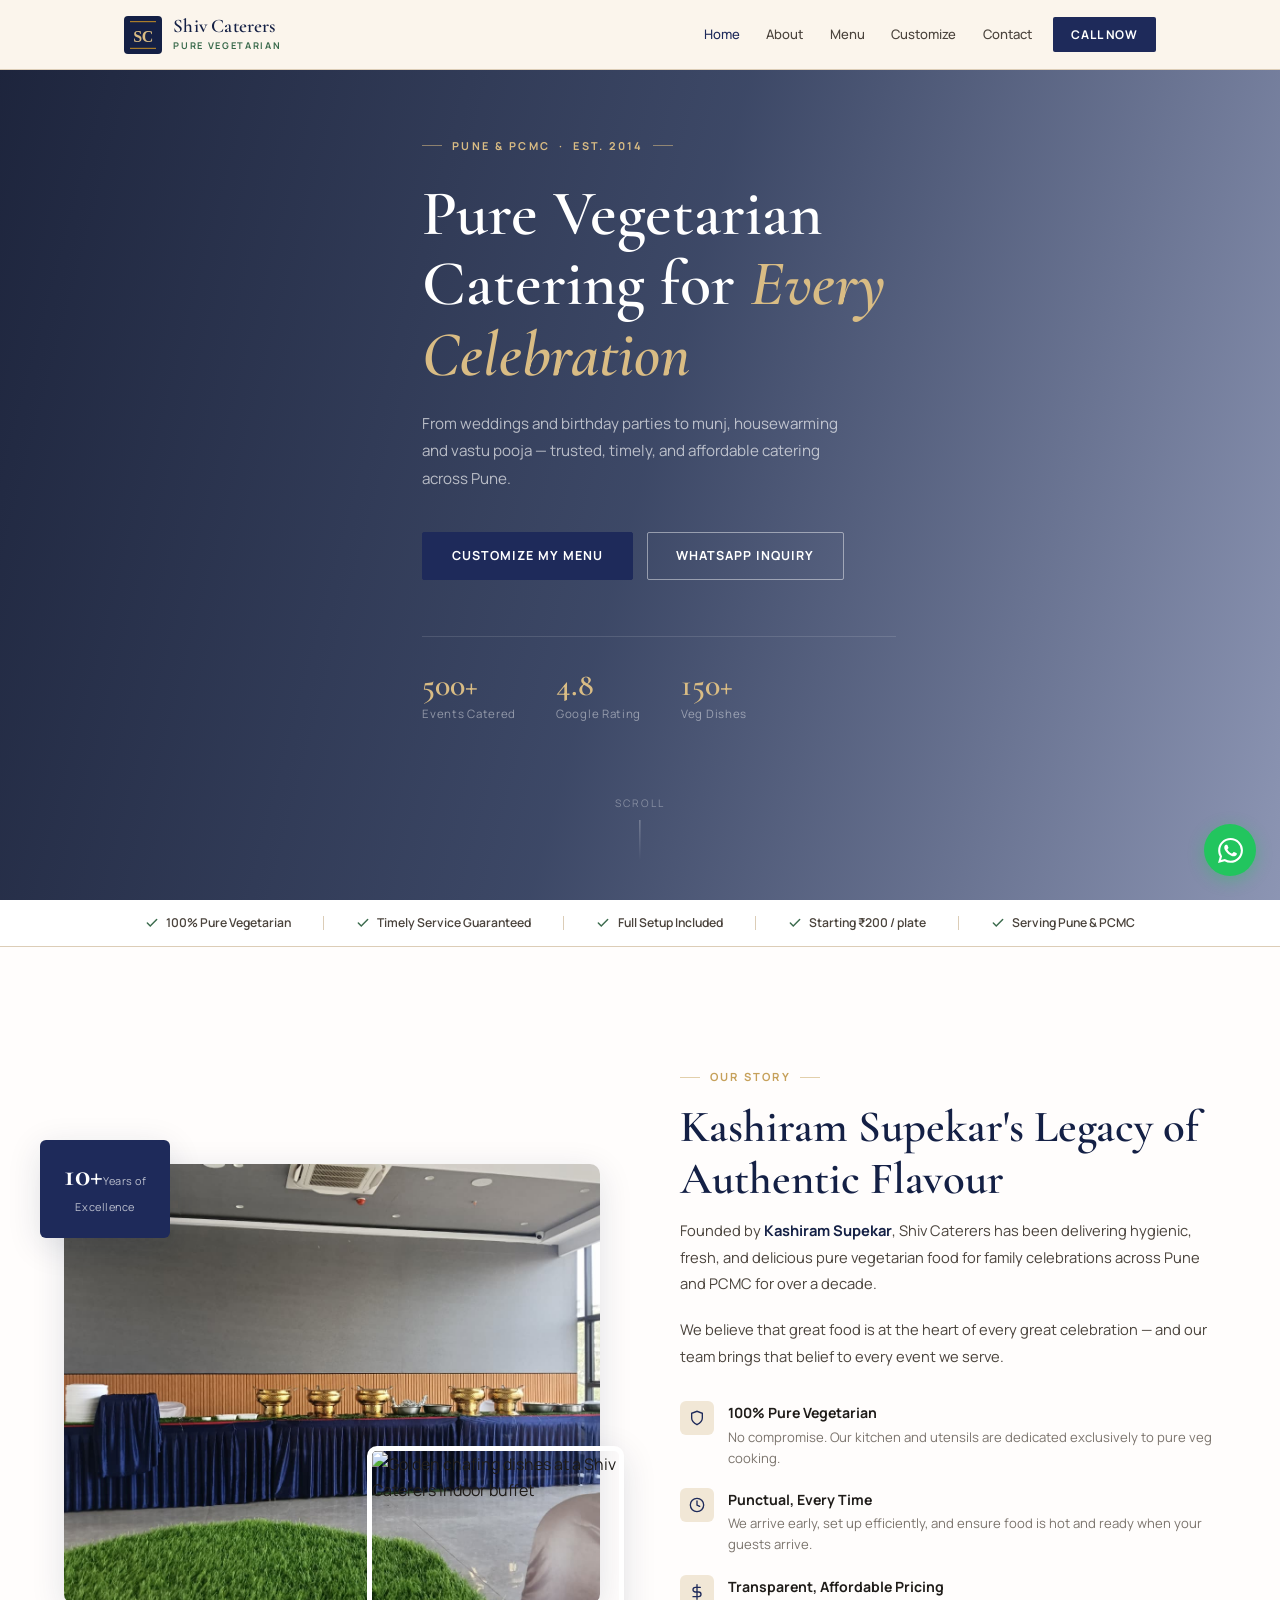
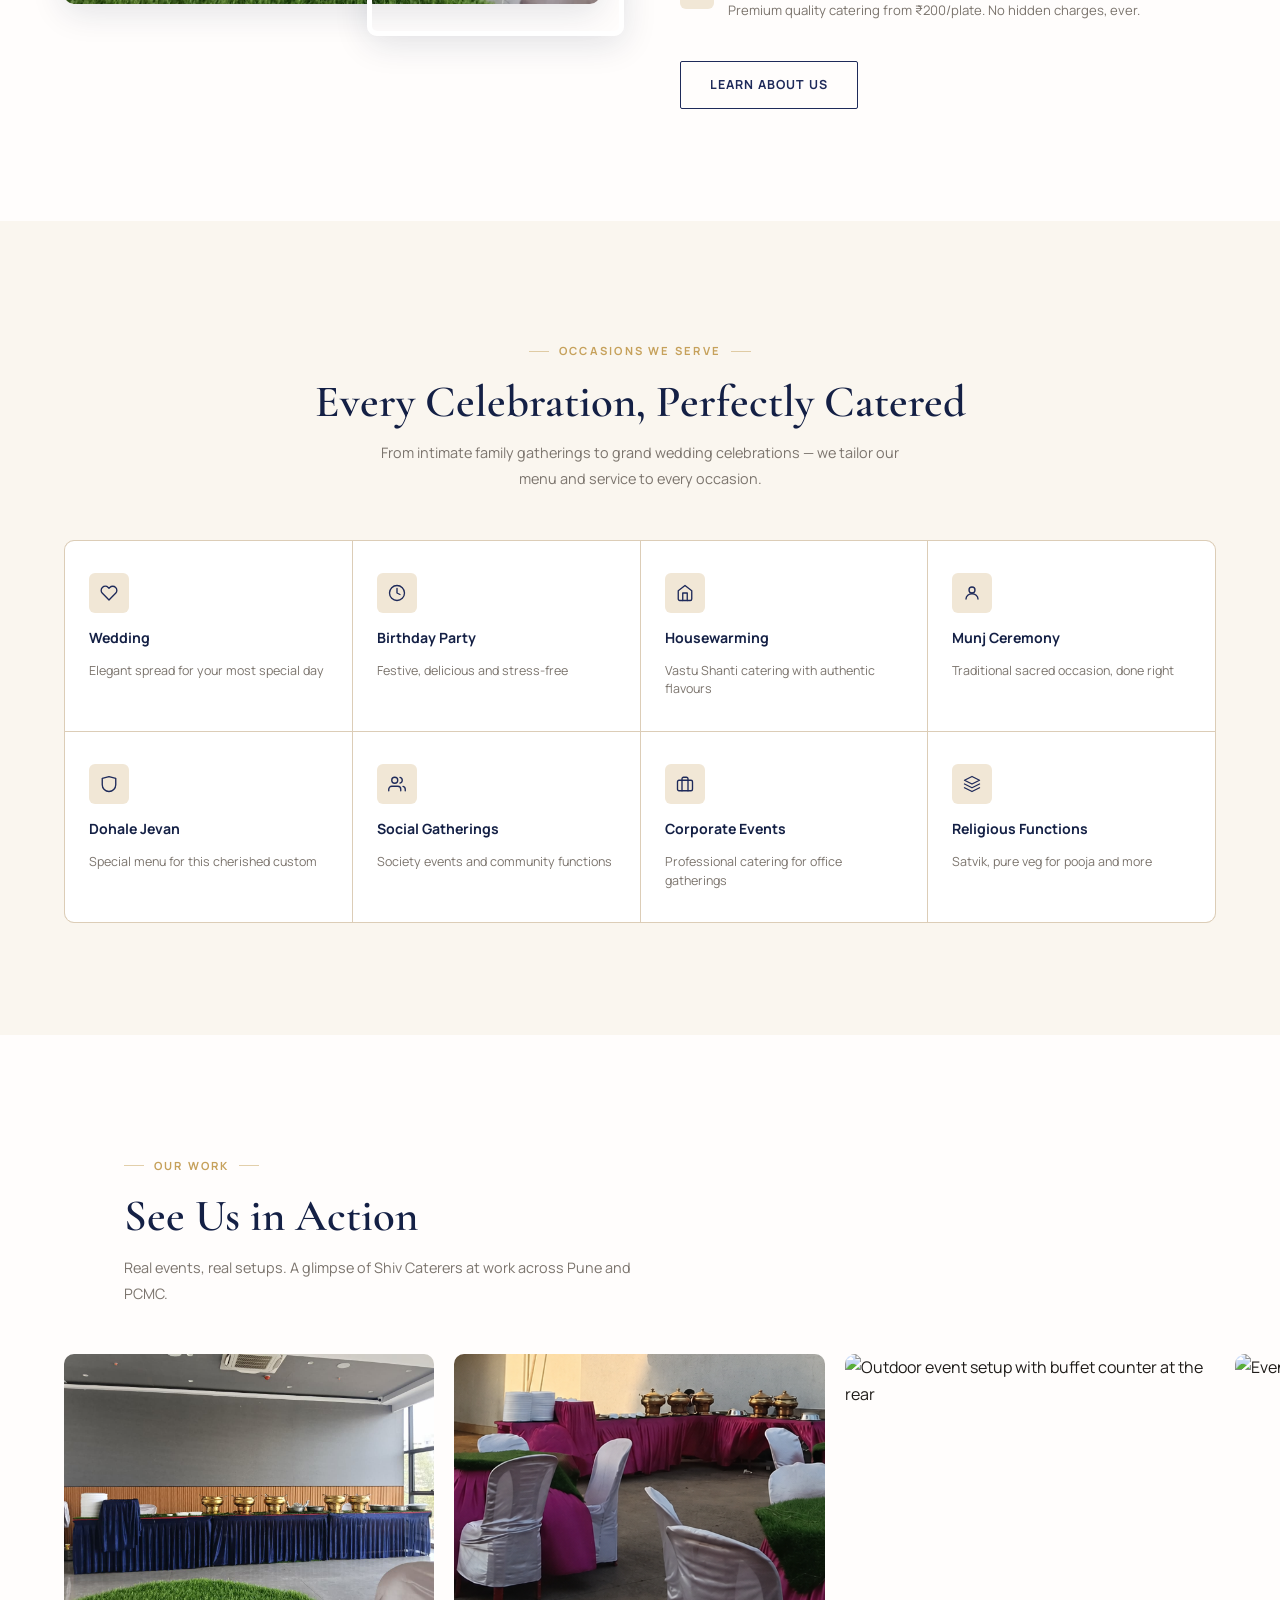
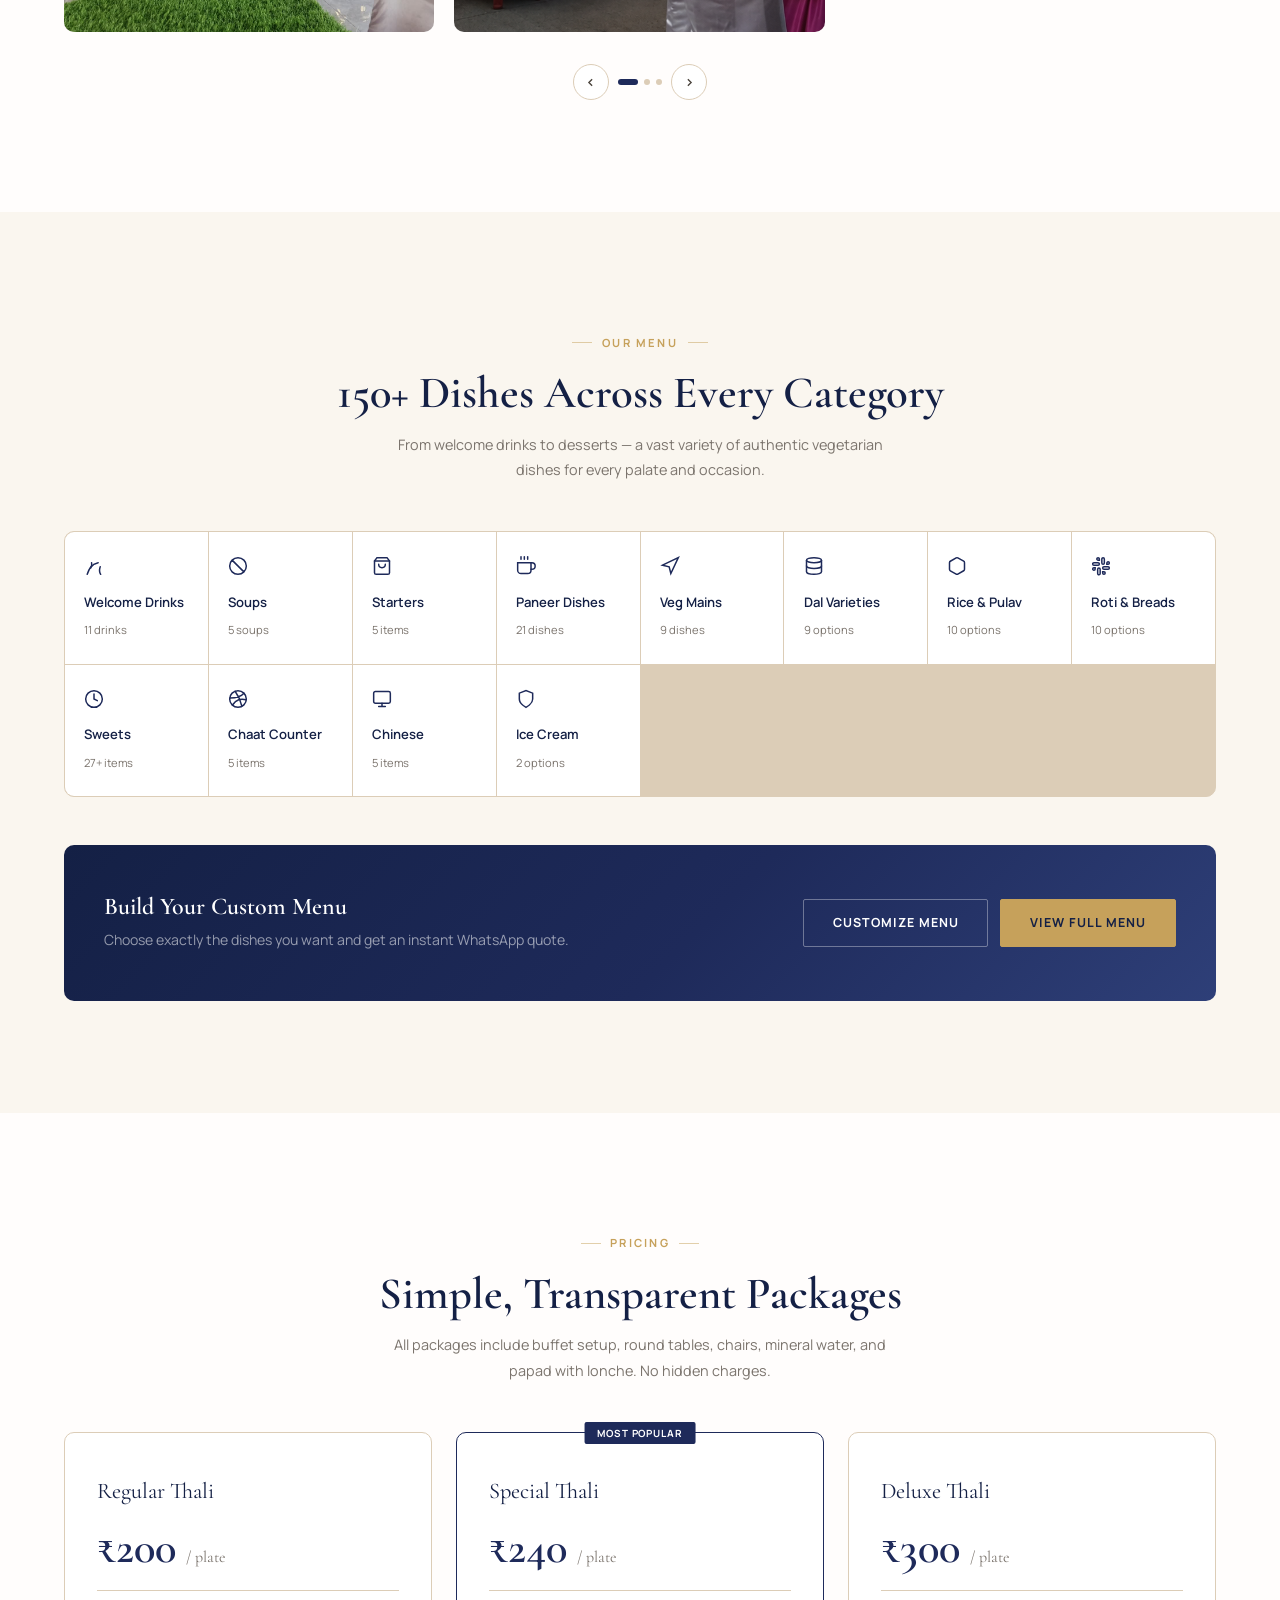
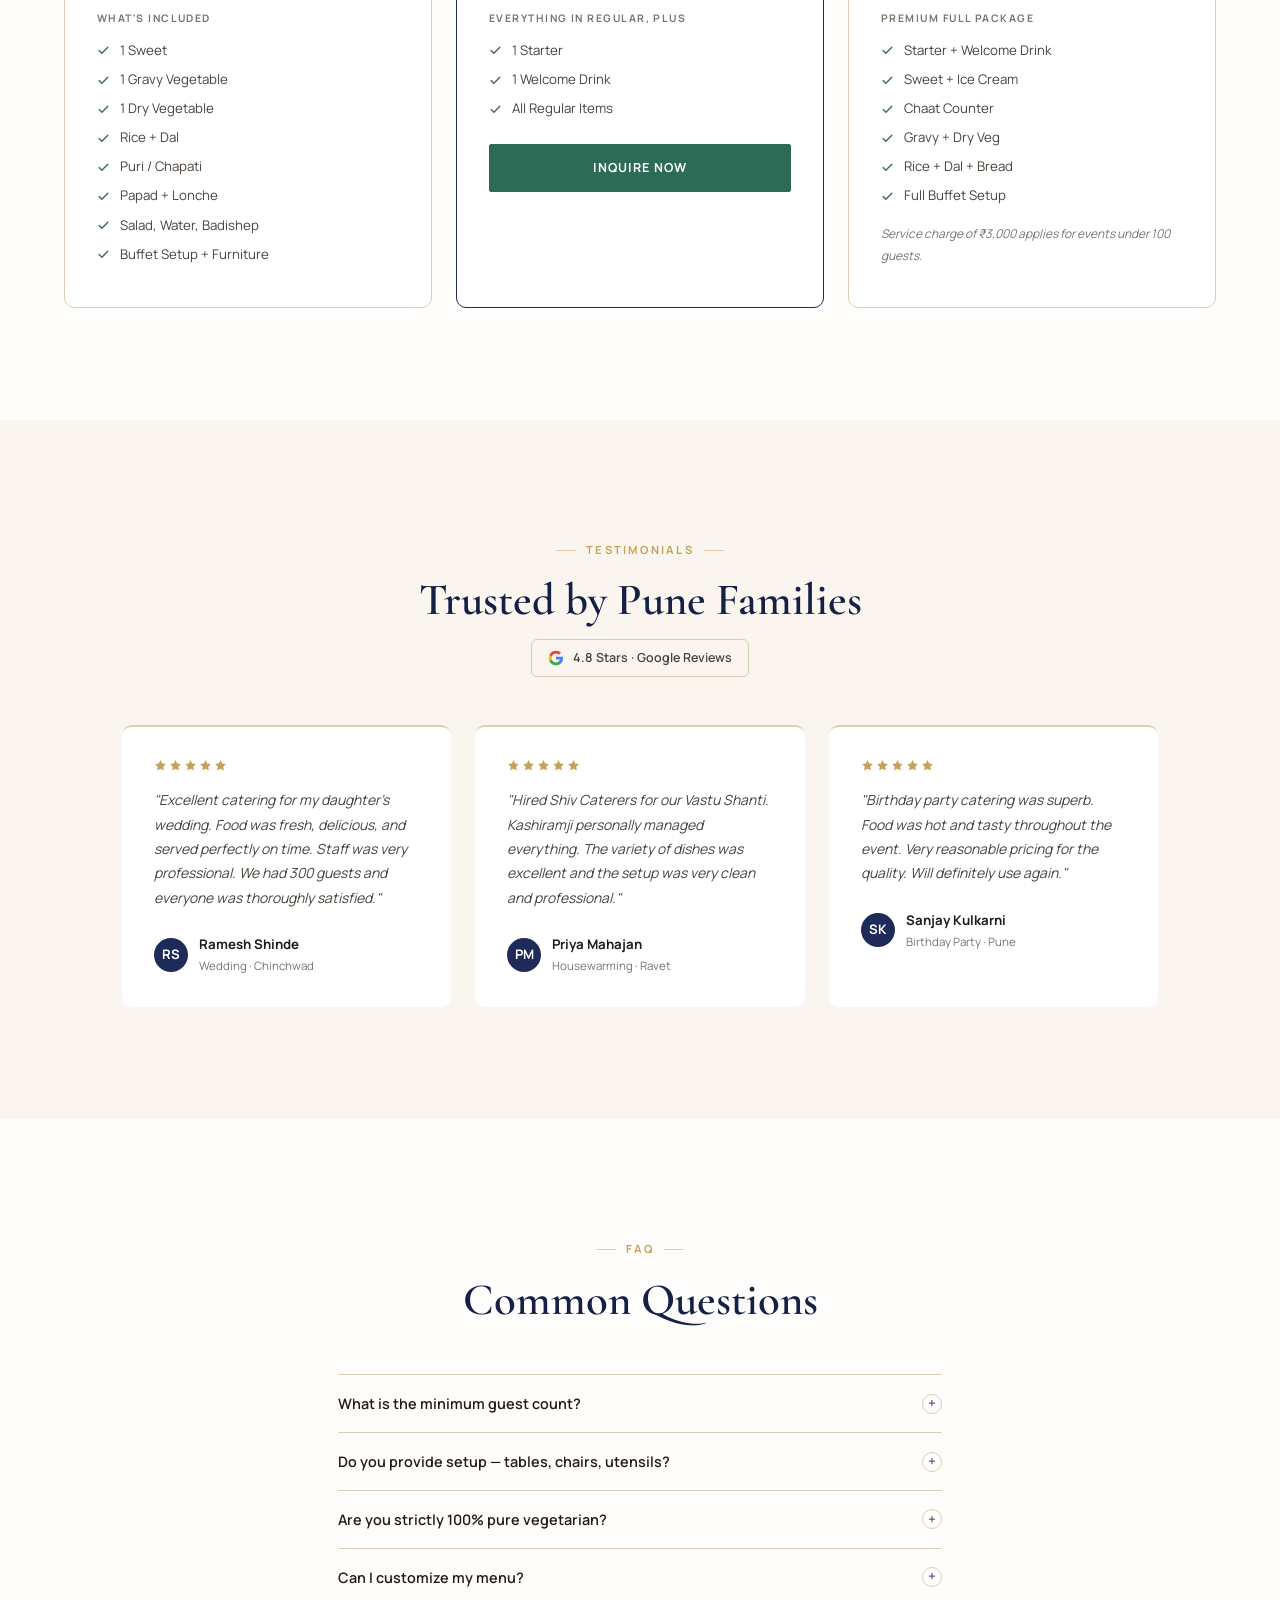
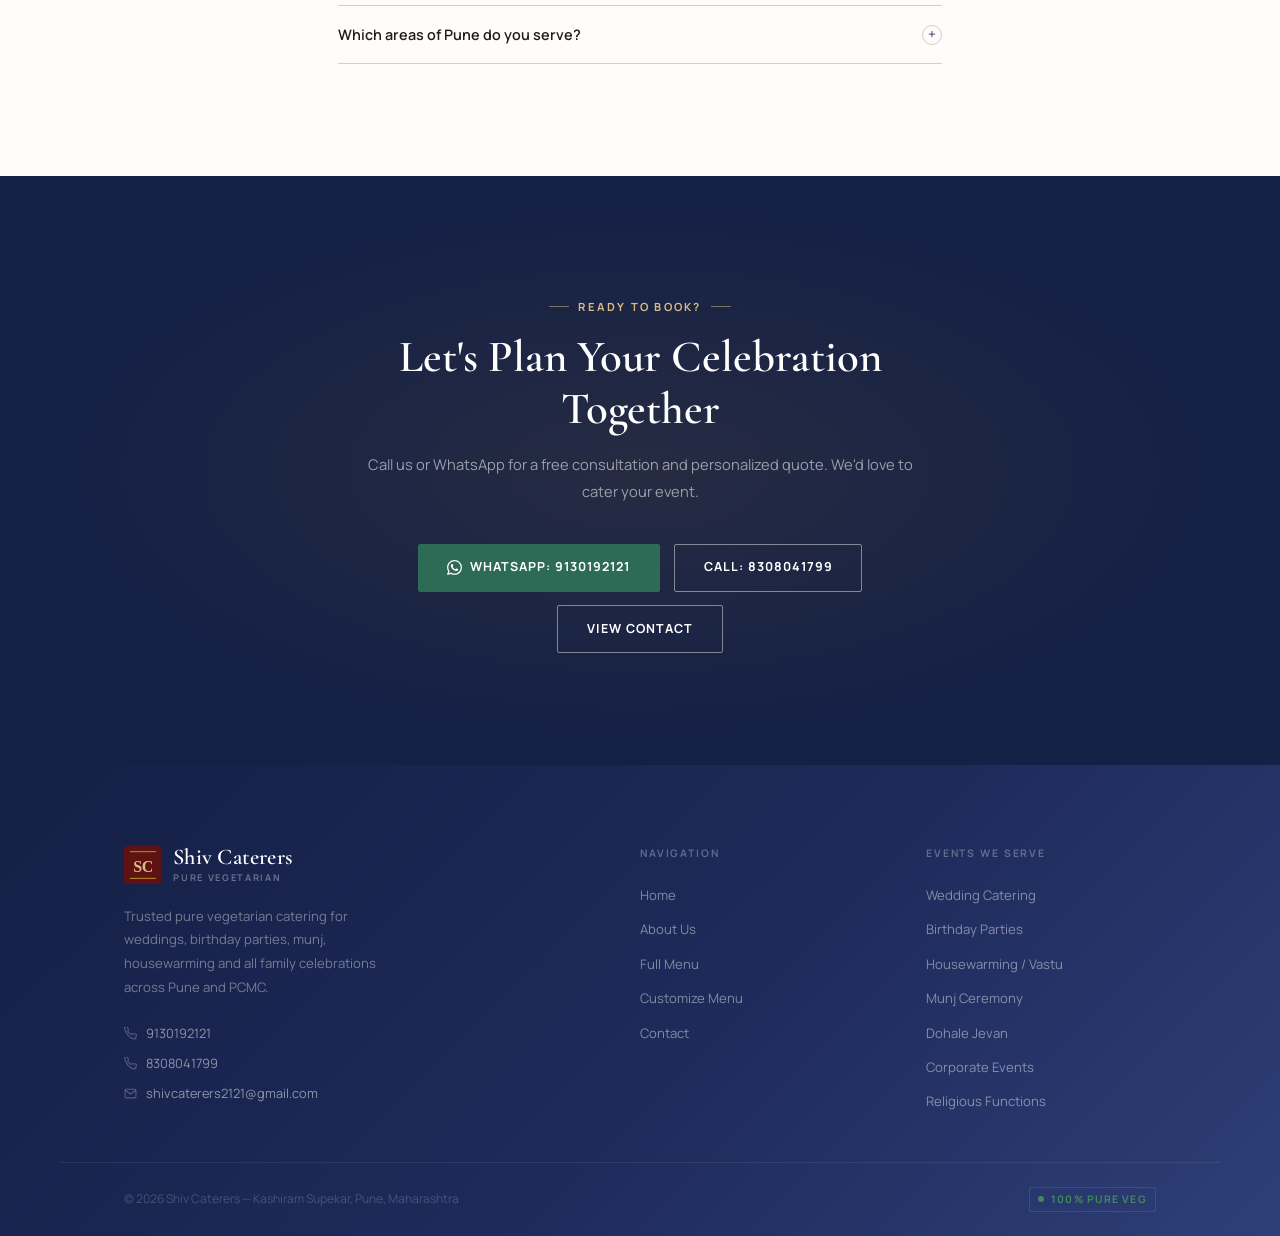
==== commit d66fac4e: "blue Blue color change" ====
--- a/index.html
+++ b/index.html
@@ -76,9 +76,9 @@
         inset: 0;
         background: linear-gradient(
           105deg,
-          rgba(30, 6, 6, 0.88) 0%,
-          rgba(40, 10, 10, 0.72) 50%,
-          rgba(50, 20, 10, 0.45) 100%
+          rgba(10, 18, 44, 0.92) 0%,
+          rgba(18, 32, 69, 0.82) 50%,
+          rgba(35, 52, 110, 0.52) 100%
         );
       }
       .hero-content {
@@ -432,7 +432,13 @@
         transition: var(--t);
       }
       .menu-cta-strip {
-        background: var(--wine-deep);
+        background:
+linear-gradient(
+135deg,
+#142045 0%,
+#1E2A5A 55%,
+#2E3F78 100%
+);
         border-radius: var(--r-md);
         padding: 3rem 2.5rem;
         display: flex;
@@ -746,7 +752,7 @@
         <a href="index.html" class="nav-logo" aria-label="Shiv Caterers — Home">
           <div class="logo-mark">
             <svg viewBox="0 0 38 38" xmlns="http://www.w3.org/2000/svg">
-              <rect width="38" height="38" rx="4" fill="#3A0808" />
+              <rect width="38" height="38" rx="4" fill="#142045" />
               <rect x="6" y="5" width="26" height="1.2" fill="#A87C2A" />
               <text
                 x="19"
@@ -755,7 +761,7 @@
                 font-family="Georgia,serif"
                 font-size="16"
                 font-weight="600"
-                fill="#C8A84A"
+                fill="#D9BC84"
                 letter-spacing="-0.5"
               >
                 SC
@@ -1777,7 +1783,7 @@
                   font-family="Georgia,serif"
                   font-size="16"
                   font-weight="600"
-                  fill="#C8A84A"
+                  fill="#D9BC84"
                   letter-spacing="-0.5"
                 >
                   SC
--- a/style.css
+++ b/style.css
@@ -6,31 +6,64 @@
 @import url('https://fonts.googleapis.com/css2?family=Cormorant+Garamond:ital,wght@0,400;0,500;0,600;0,700;1,400;1,600&family=Manrope:wght@300;400;500;600;700&display=swap');
 
 :root {
-  --wine:          #5E1212;
-  --wine-deep:     #3A0808;
-  --wine-mid:      #7A1A1A;
-  --wine-light:    #9E2A2A;
-  --gold:          #A87C2A;
-  --gold-light:    #C8A84A;
-  --gold-pale:     #F2E6C4;
-  --saffron:       #B85A18;
-  --cream:         #FBF5EC;
-  --cream-2:       #F3E9D6;
-  --cream-3:       #E4D0B4;
-  --ivory:         #FFFDF9;
-  --green:         #2A5E2A;
-  --text-dark:     #1A0C0C;
-  --text-mid:      #4A3028;
-  --text-light:    #8A7060;
+
+  /* ===== PRIMARY BRAND ===== */
+
+  --wine:          #1E2A5A;
+  --wine-deep:     #142045;
+  --wine-mid:      #2E3F78;
+  --wine-light:    #556B9A;
+
+  /* ===== GOLD SYSTEM ===== */
+
+  --gold:          #C6A15B;
+  --gold-light:    #D9BC84;
+  --gold-pale:     #EFE2C8;
+
+  /* ===== WARM NEUTRALS ===== */
+
+  --saffron:       #B88A52;
+
+  --cream:         #FAF6EF;
+  --cream-2:       #F1E7D6;
+  --cream-3:       #DCCDB7;
+
+  --ivory:         #FFFDFC;
+
+  /* ===== SUPPORT COLORS ===== */
+
+  --green:         #3B6B4D;
+
+  /* ===== TYPOGRAPHY ===== */
+
+  --text-dark:     #1F1C19;
+  --text-mid:      #4A433C;
+  --text-light:    #7B746D;
+
+  /* ===== BASE ===== */
+
   --white:         #FFFFFF;
-  --shadow-xs:     0 1px 4px rgba(0,0,0,0.06);
-  --shadow-sm:     0 2px 16px rgba(58,8,8,0.08);
-  --shadow-md:     0 6px 32px rgba(58,8,8,0.12);
-  --shadow-lg:     0 16px 60px rgba(58,8,8,0.16);
+
+  /* ===== SHADOWS ===== */
+
+  --shadow-xs:     0 1px 4px rgba(0,0,0,0.05);
+
+  --shadow-sm:     0 2px 16px rgba(20,32,69,0.08);
+
+  --shadow-md:     0 8px 34px rgba(20,32,69,0.12);
+
+  --shadow-lg:     0 18px 64px rgba(20,32,69,0.16);
+
+  /* ===== RADIUS ===== */
+
   --r-sm:   6px;
   --r-md:   10px;
   --r-lg:   16px;
+
   --t:      0.28s ease;
+
+  /* ===== FONTS ===== */
+
   --font-h: 'Cormorant Garamond', Georgia, serif;
   --font-b: 'Manrope', 'Helvetica Neue', sans-serif;
 }
@@ -78,13 +111,29 @@
 }
 .btn svg { width: 15px; height: 15px; flex-shrink: 0; }
 .btn-primary { background: var(--wine); color: var(--white); border-color: var(--wine); }
-.btn-primary:hover { background: var(--wine-deep); border-color: var(--wine-deep); transform: translateY(-1px); box-shadow: var(--shadow-sm); }
+.btn-primary:hover { background:
+linear-gradient(
+135deg,
+#142045 0%,
+#1E2A5A 55%,
+#2E3F78 100%
+); border-color: var(--wine-deep); transform: translateY(-1px); box-shadow: var(--shadow-sm); }
 .btn-ghost   { background: transparent; color: var(--white); border-color: rgba(255,255,255,0.45); }
 .btn-ghost:hover { background: rgba(255,255,255,0.1); border-color: var(--white); }
 .btn-outline { background: transparent; color: var(--wine); border-color: var(--wine); }
 .btn-outline:hover { background: var(--wine); color: var(--white); }
-.btn-wa { background: #22C55E; color: var(--white); border-color: #22C55E; }
-.btn-wa:hover { background: #16A34A; border-color: #16A34A; transform: translateY(-1px); box-shadow: 0 4px 16px rgba(34,197,94,0.35); }
+.btn-wa {
+  background: #2E6B57;
+  color: var(--white);
+  border-color: #2E6B57;
+}
+
+.btn-wa:hover {
+  background: #245545;
+  border-color: #245545;
+  transform: translateY(-1px);
+  box-shadow: 0 4px 16px rgba(46,107,87,0.28);
+}
 
 /* Icons */
 .icon { display: inline-block; flex-shrink: 0; }
@@ -166,7 +215,13 @@
 /* ── PAGE HERO ── */
 .page-hero {
   margin-top: 70px; padding: 5rem 5% 4rem;
-  background: var(--wine-deep); text-align: center;
+  background:
+linear-gradient(
+135deg,
+#142045 0%,
+#1E2A5A 55%,
+#2E3F78 100%
+); text-align: center;
   position: relative; overflow: hidden;
 }
 .page-hero::before {
@@ -251,7 +306,13 @@
 .faq-item.open .faq-a { max-height: 300px; padding-bottom: 1.2rem; }
 
 /* ── FOOTER ── */
-.site-footer { background: var(--wine-deep); }
+.site-footer { background:
+linear-gradient(
+135deg,
+#142045 0%,
+#1E2A5A 55%,
+#2E3F78 100%
+); }
 .footer-main {
   display: grid; grid-template-columns: 2fr 1fr 1fr; gap: 3.5rem;
   padding: 5rem 5% 3rem; max-width: 1160px; margin: 0 auto;
@@ -282,7 +343,13 @@
 .footer-veg-dot { width: 6px; height: 6px; border-radius: 50%; background: rgba(80,180,80,0.65); }
 .footer-simple {
   display: flex; flex-direction: column; align-items: center; text-align: center; gap: 1rem;
-  padding: 3rem 5%; background: var(--wine-deep);
+  padding: 3rem 5%; background:
+linear-gradient(
+135deg,
+#142045 0%,
+#1E2A5A 55%,
+#2E3F78 100%
+);
 }
 .footer-simple-name { font-family: var(--font-h); font-size: 1.3rem; color: var(--white); }
 .footer-simple-sub  { font-size: 0.72rem; color: rgba(255,255,255,0.3); margin-top: 2px; }
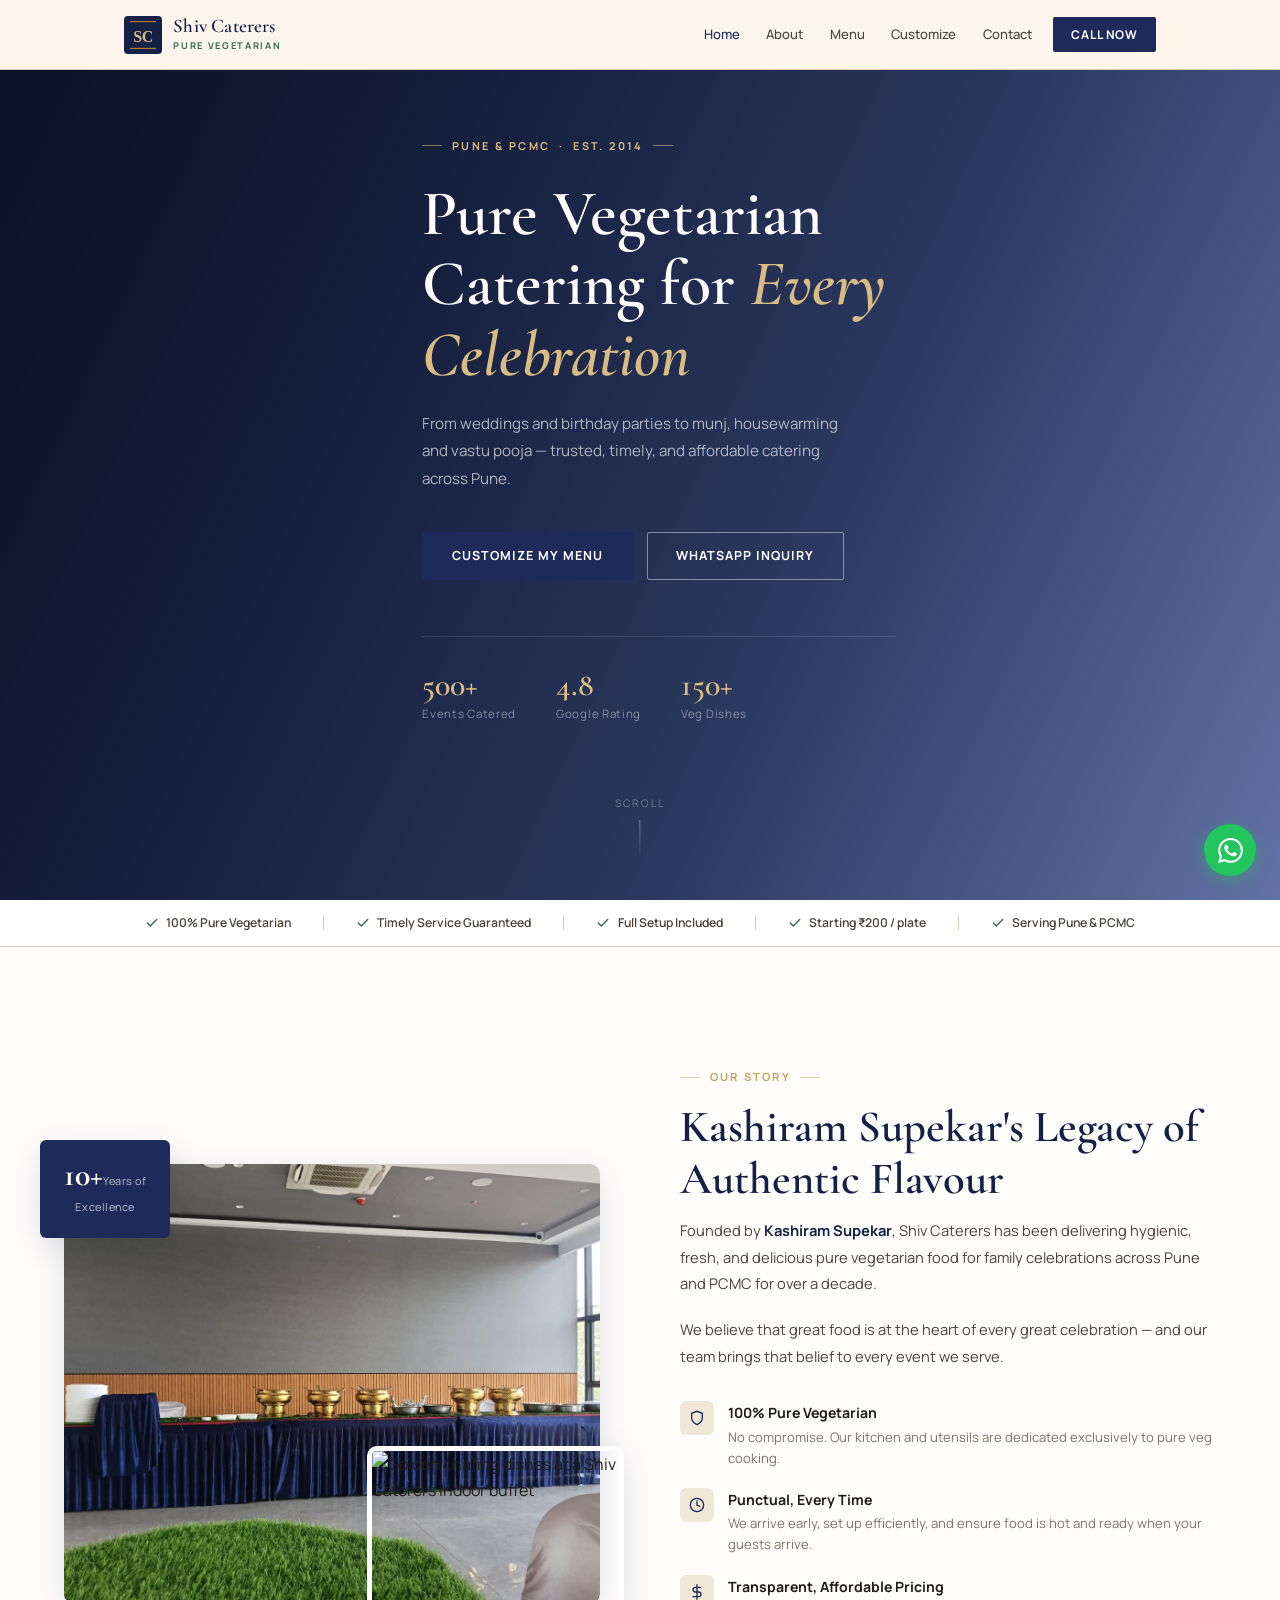
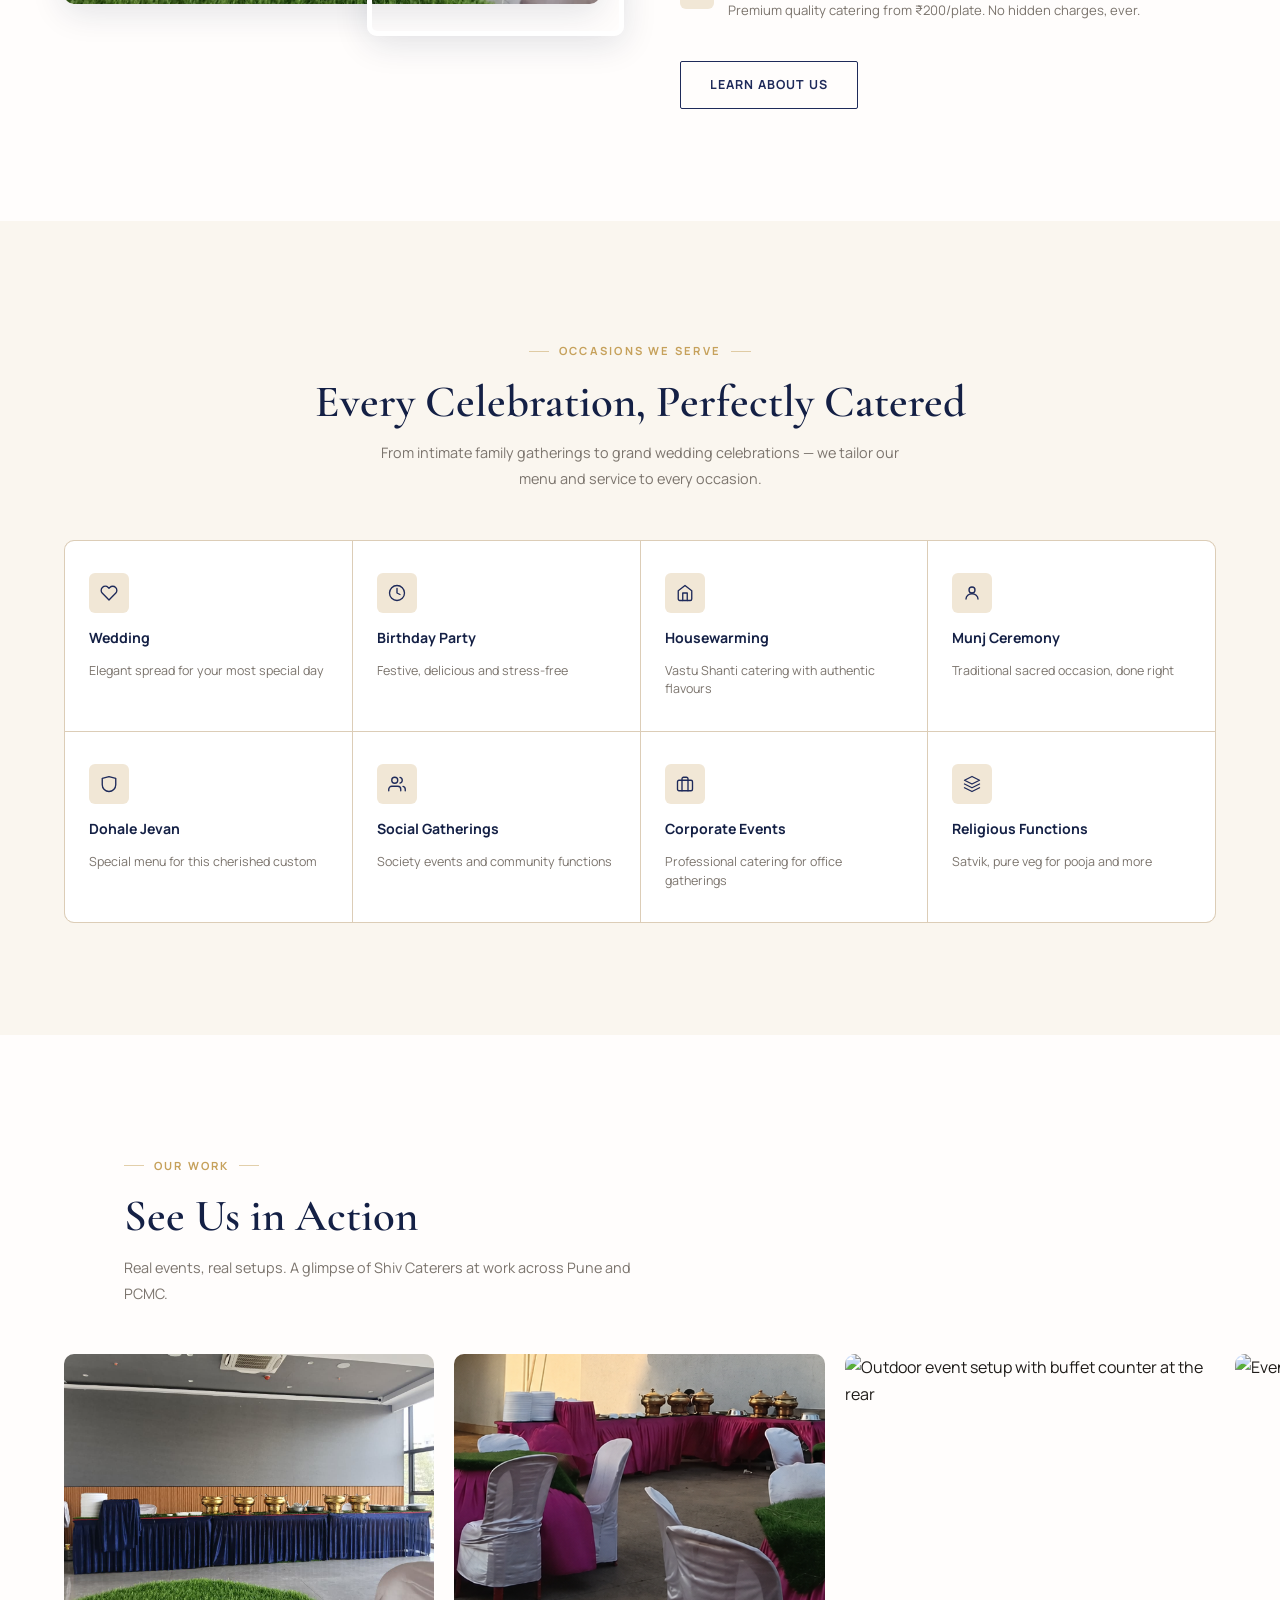
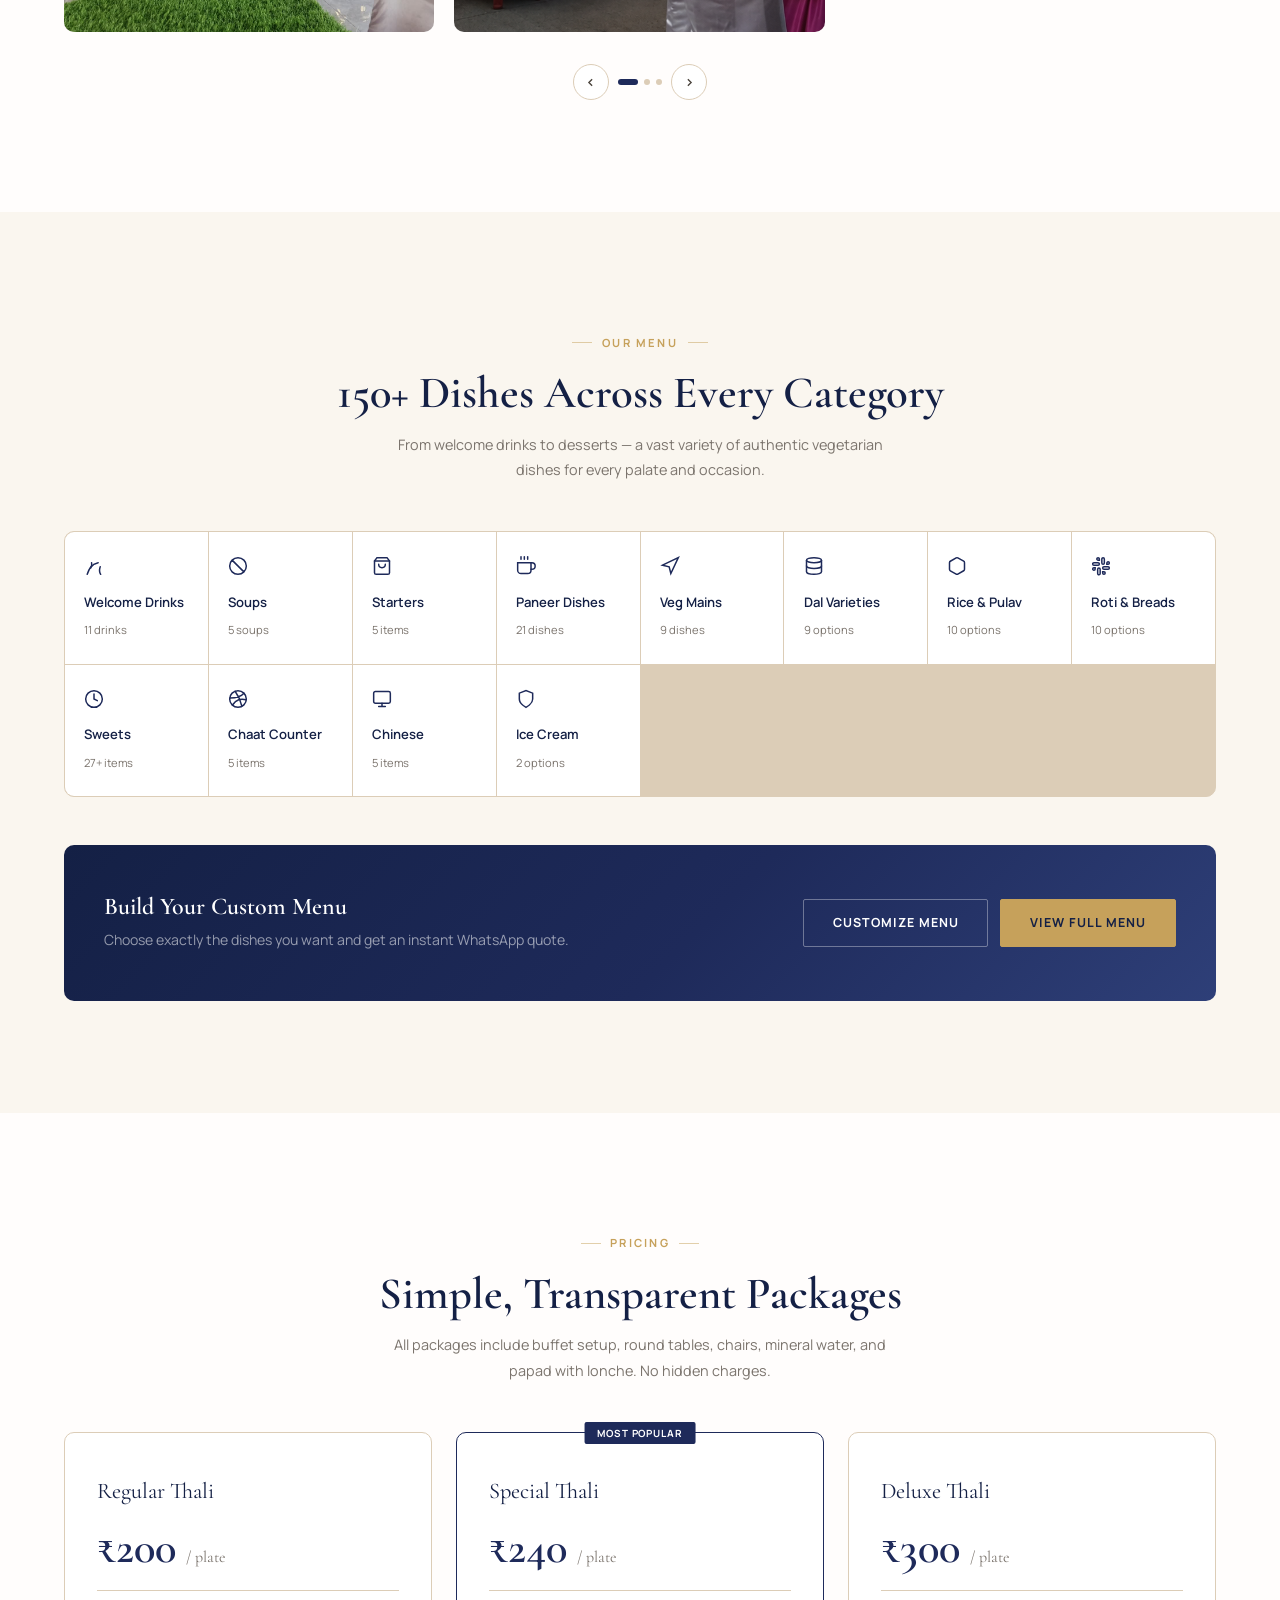
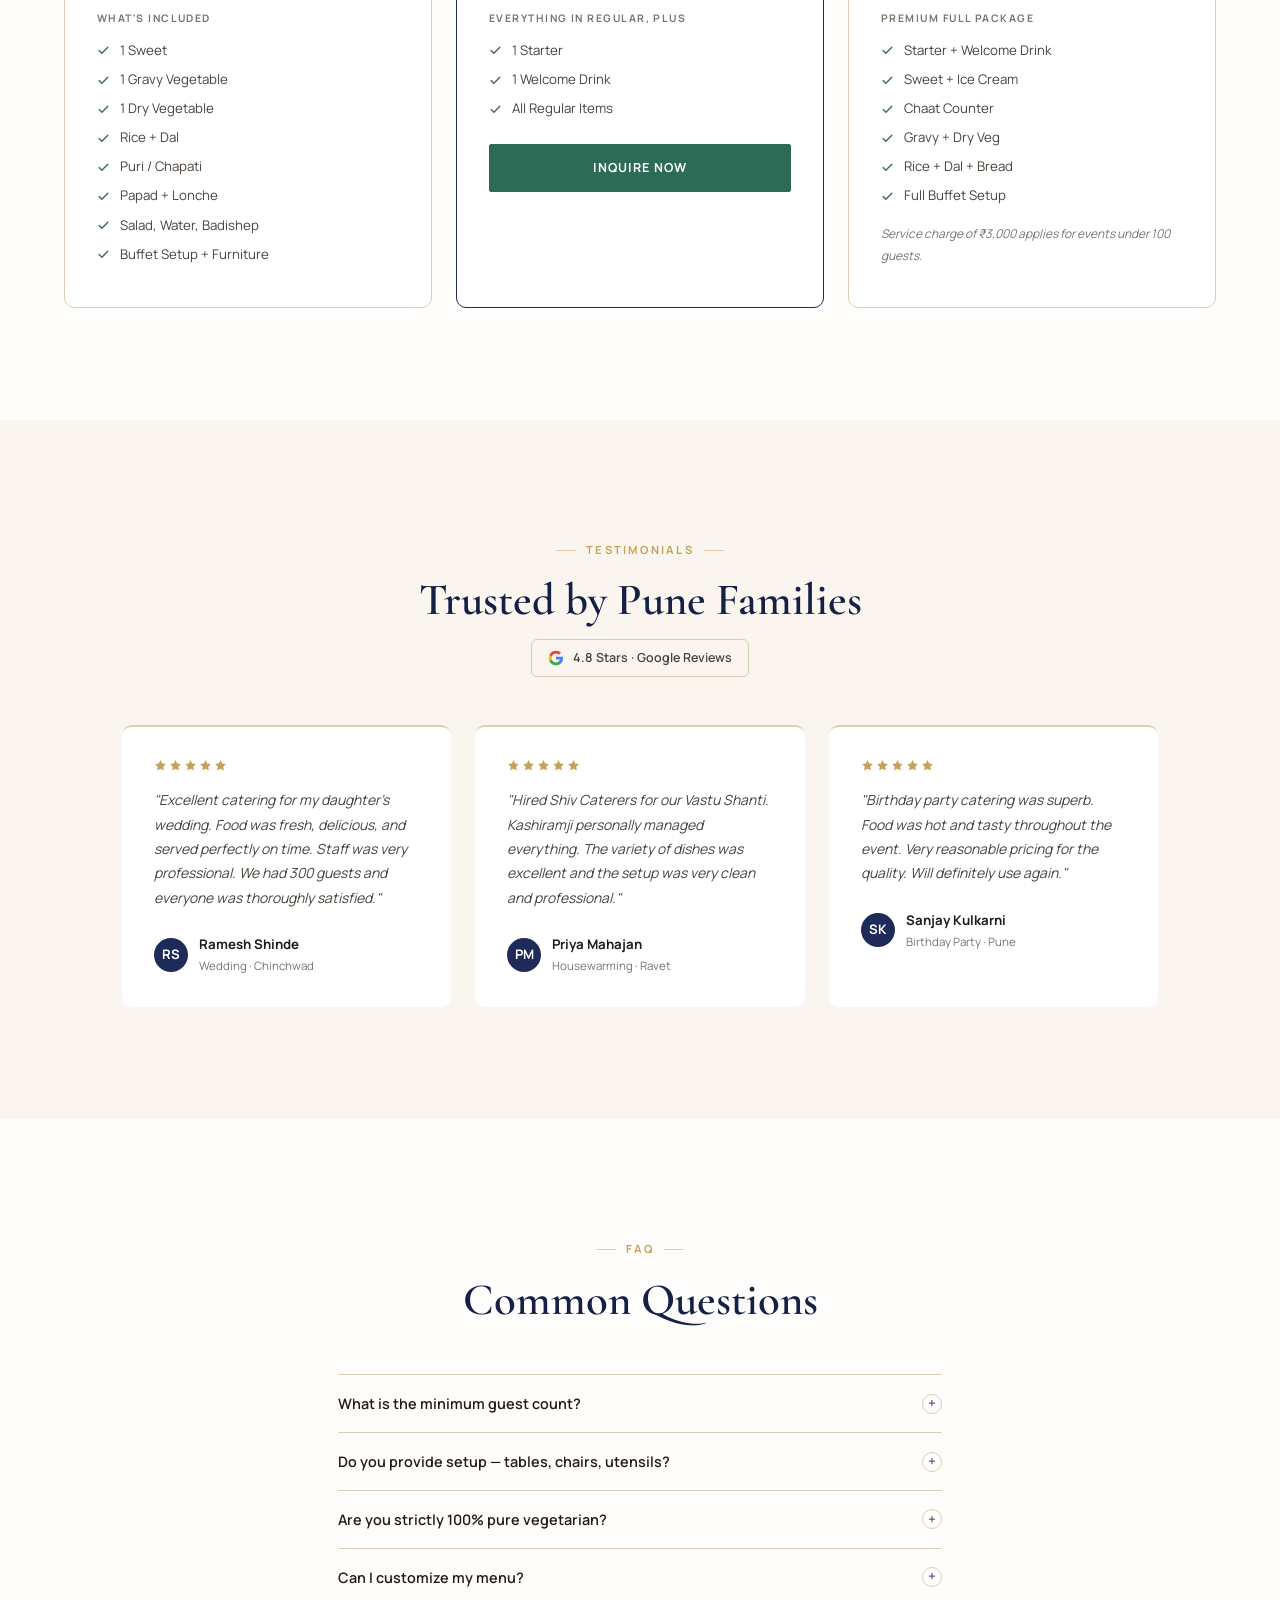
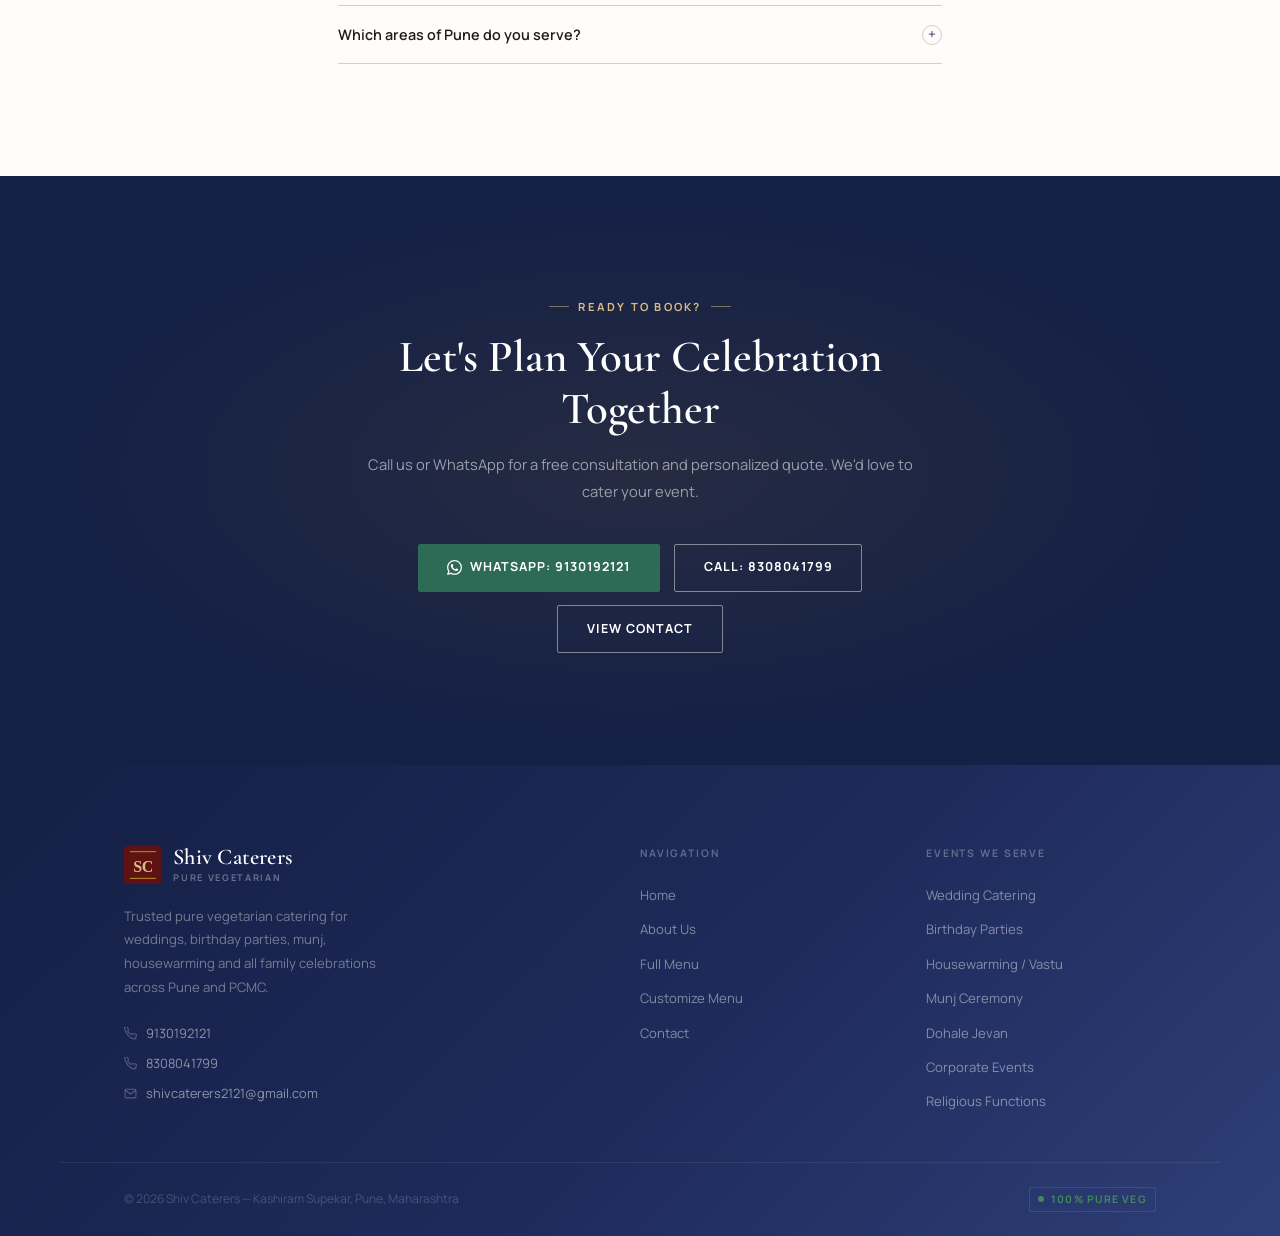
==== commit f25ae99f: "color change" ====
--- a/index.html
+++ b/index.html
@@ -70,15 +70,18 @@
         height: 100%;
         object-fit: cover;
         object-position: center 40%;
+        filter: brightness(0.62) saturate(0.9);
       }
       .hero-overlay {
         position: absolute;
         inset: 0;
+        backdrop-filter: saturate(120%);
         background: linear-gradient(
-          105deg,
-          rgba(10, 18, 44, 0.92) 0%,
-          rgba(18, 32, 69, 0.82) 50%,
-          rgba(35, 52, 110, 0.52) 100%
+          115deg,
+          rgba(6, 12, 34, 0.98) 0%,
+          rgba(10, 20, 52, 0.95) 32%,
+          rgba(20, 35, 78, 0.9) 62%,
+          rgba(45, 65, 135, 0.74) 100%
         );
       }
       .hero-content {
@@ -432,13 +435,12 @@
         transition: var(--t);
       }
       .menu-cta-strip {
-        background:
-linear-gradient(
-135deg,
-#142045 0%,
-#1E2A5A 55%,
-#2E3F78 100%
-);
+        background: linear-gradient(
+          135deg,
+          #142045 0%,
+          #1e2a5a 55%,
+          #2e3f78 100%
+        );
         border-radius: var(--r-md);
         padding: 3rem 2.5rem;
         display: flex;
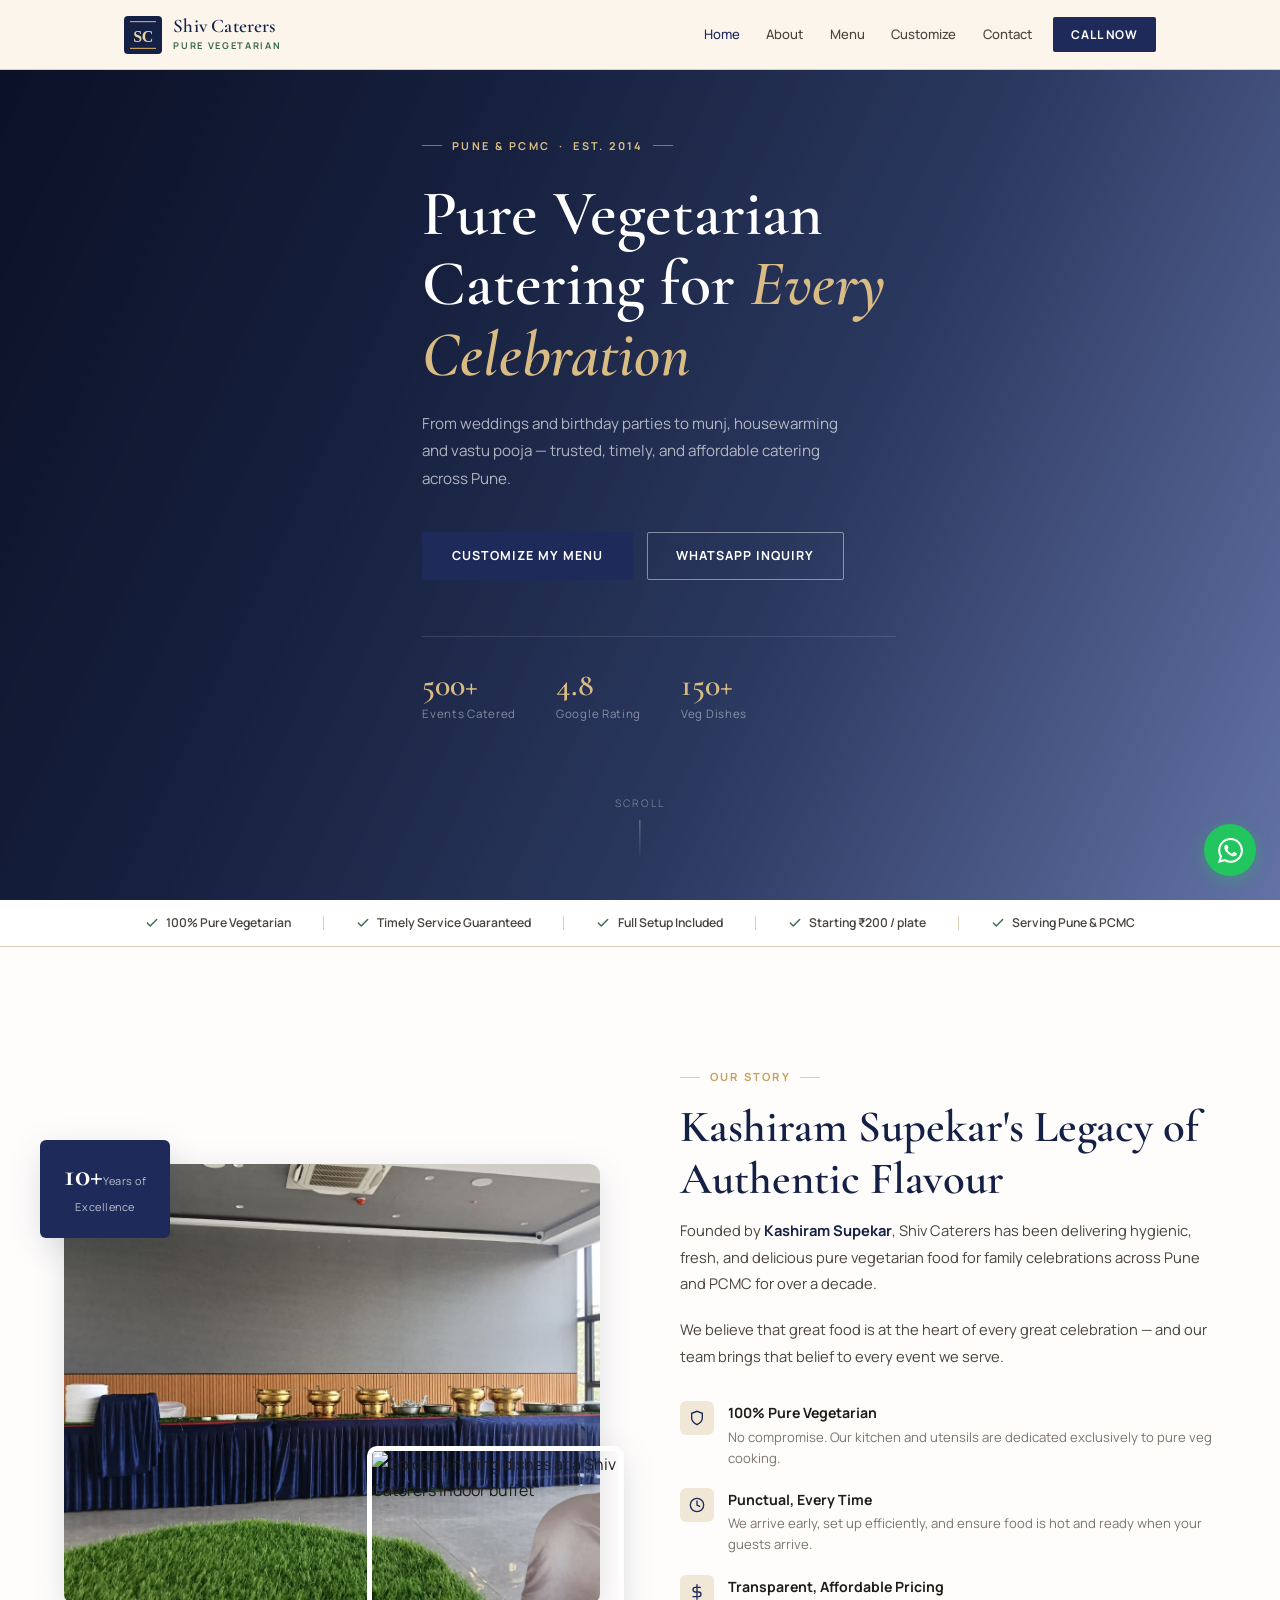
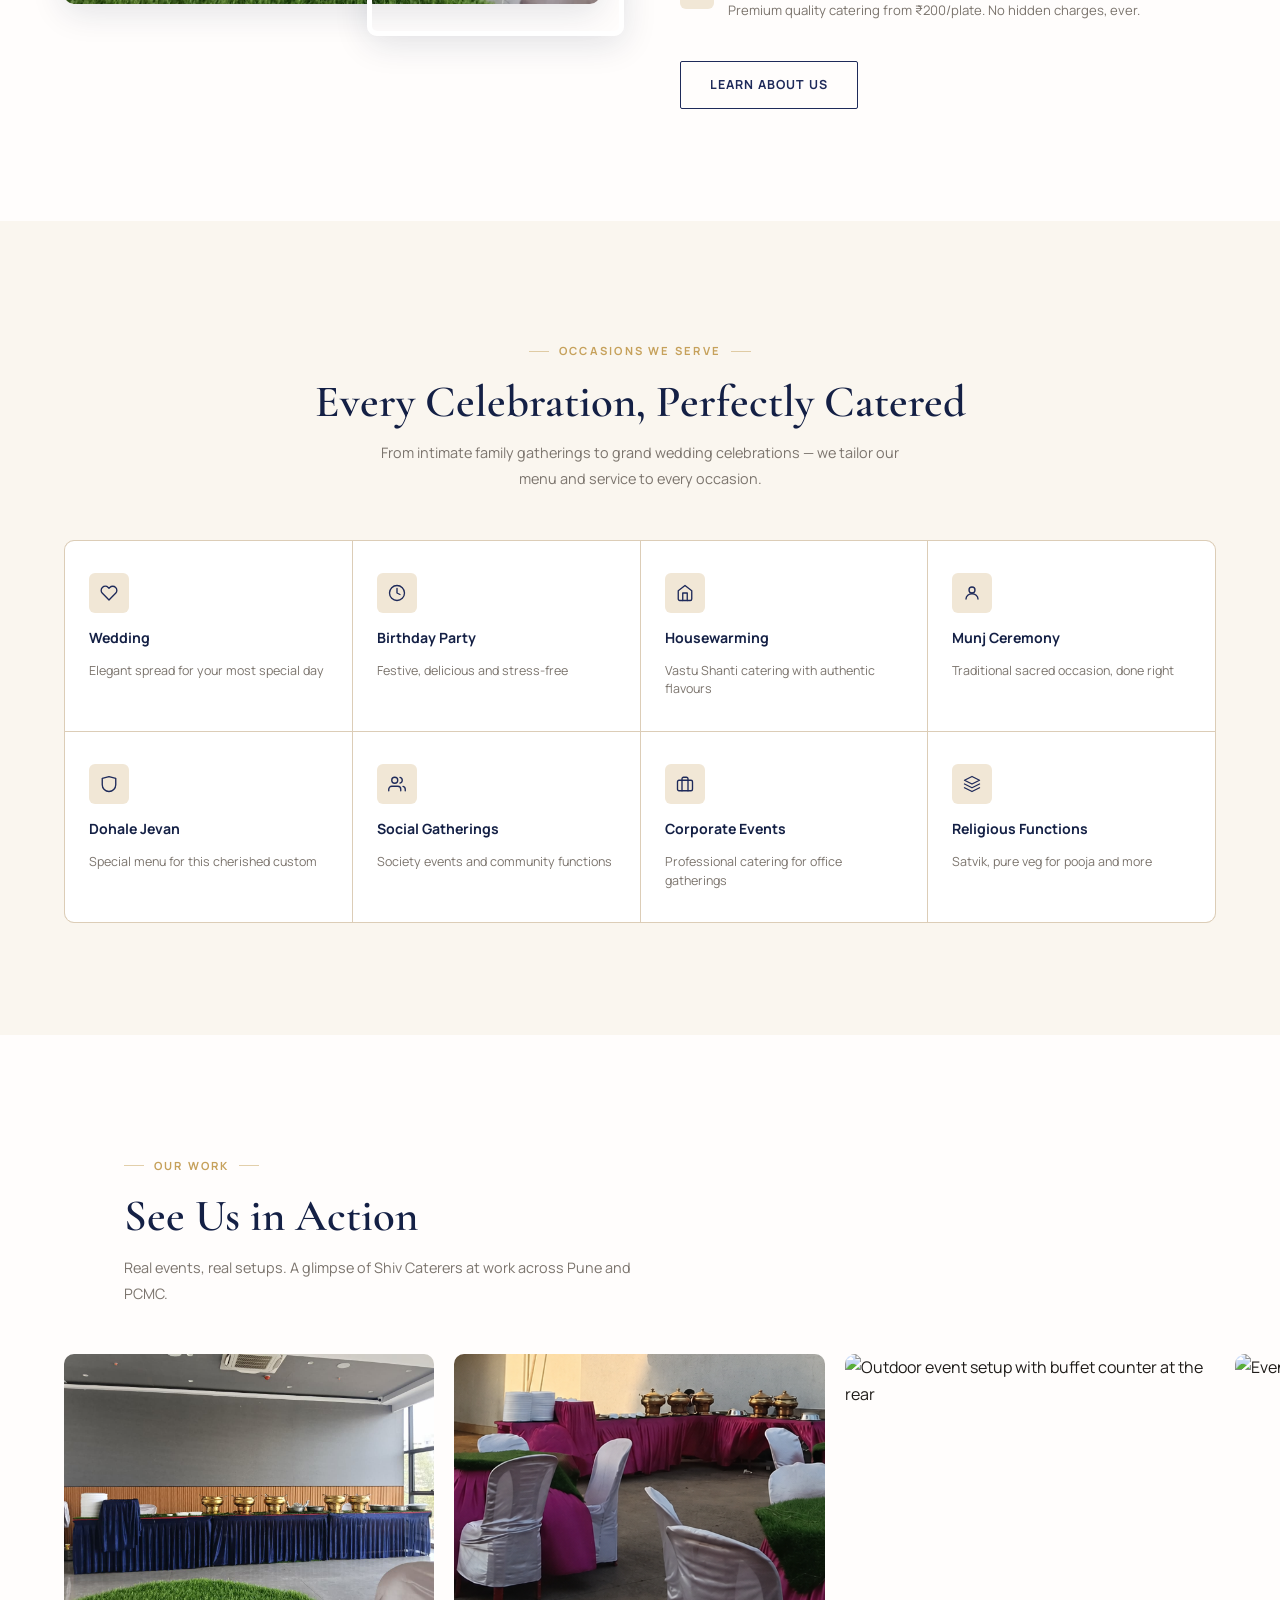
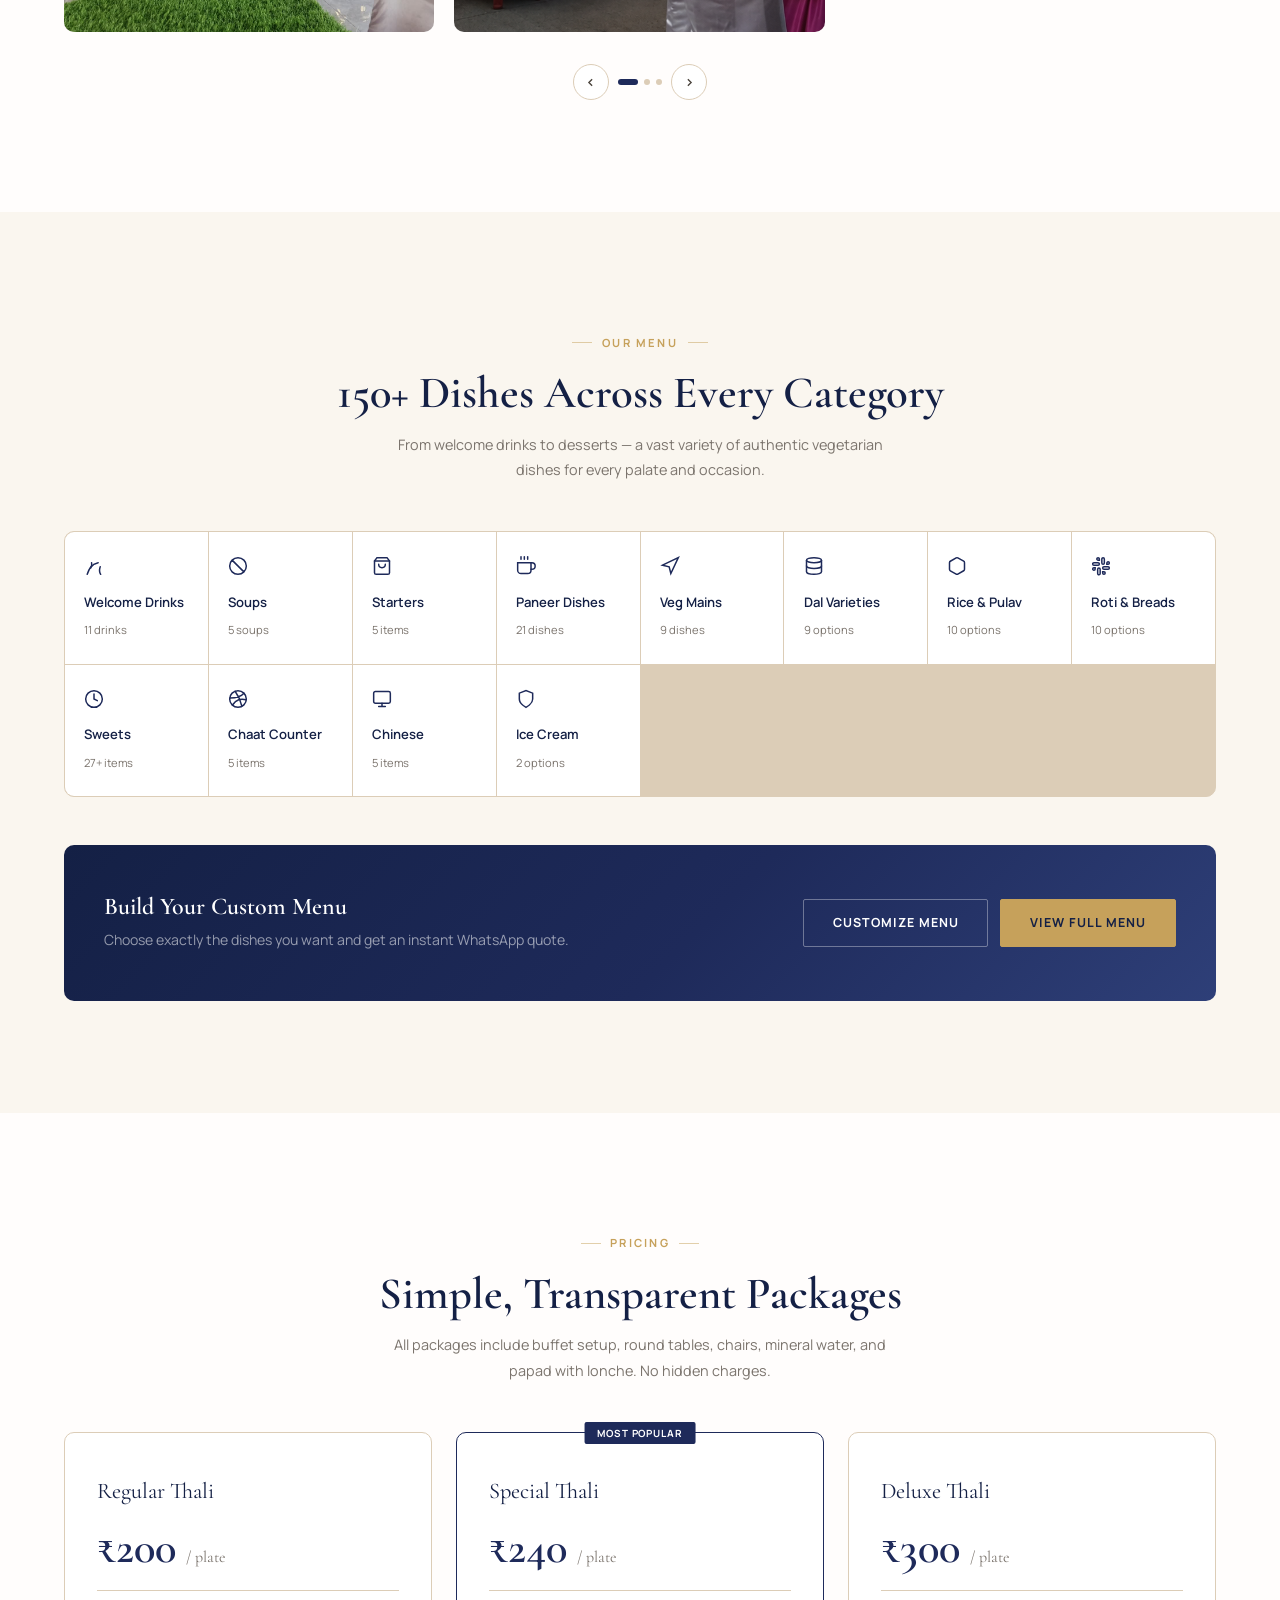
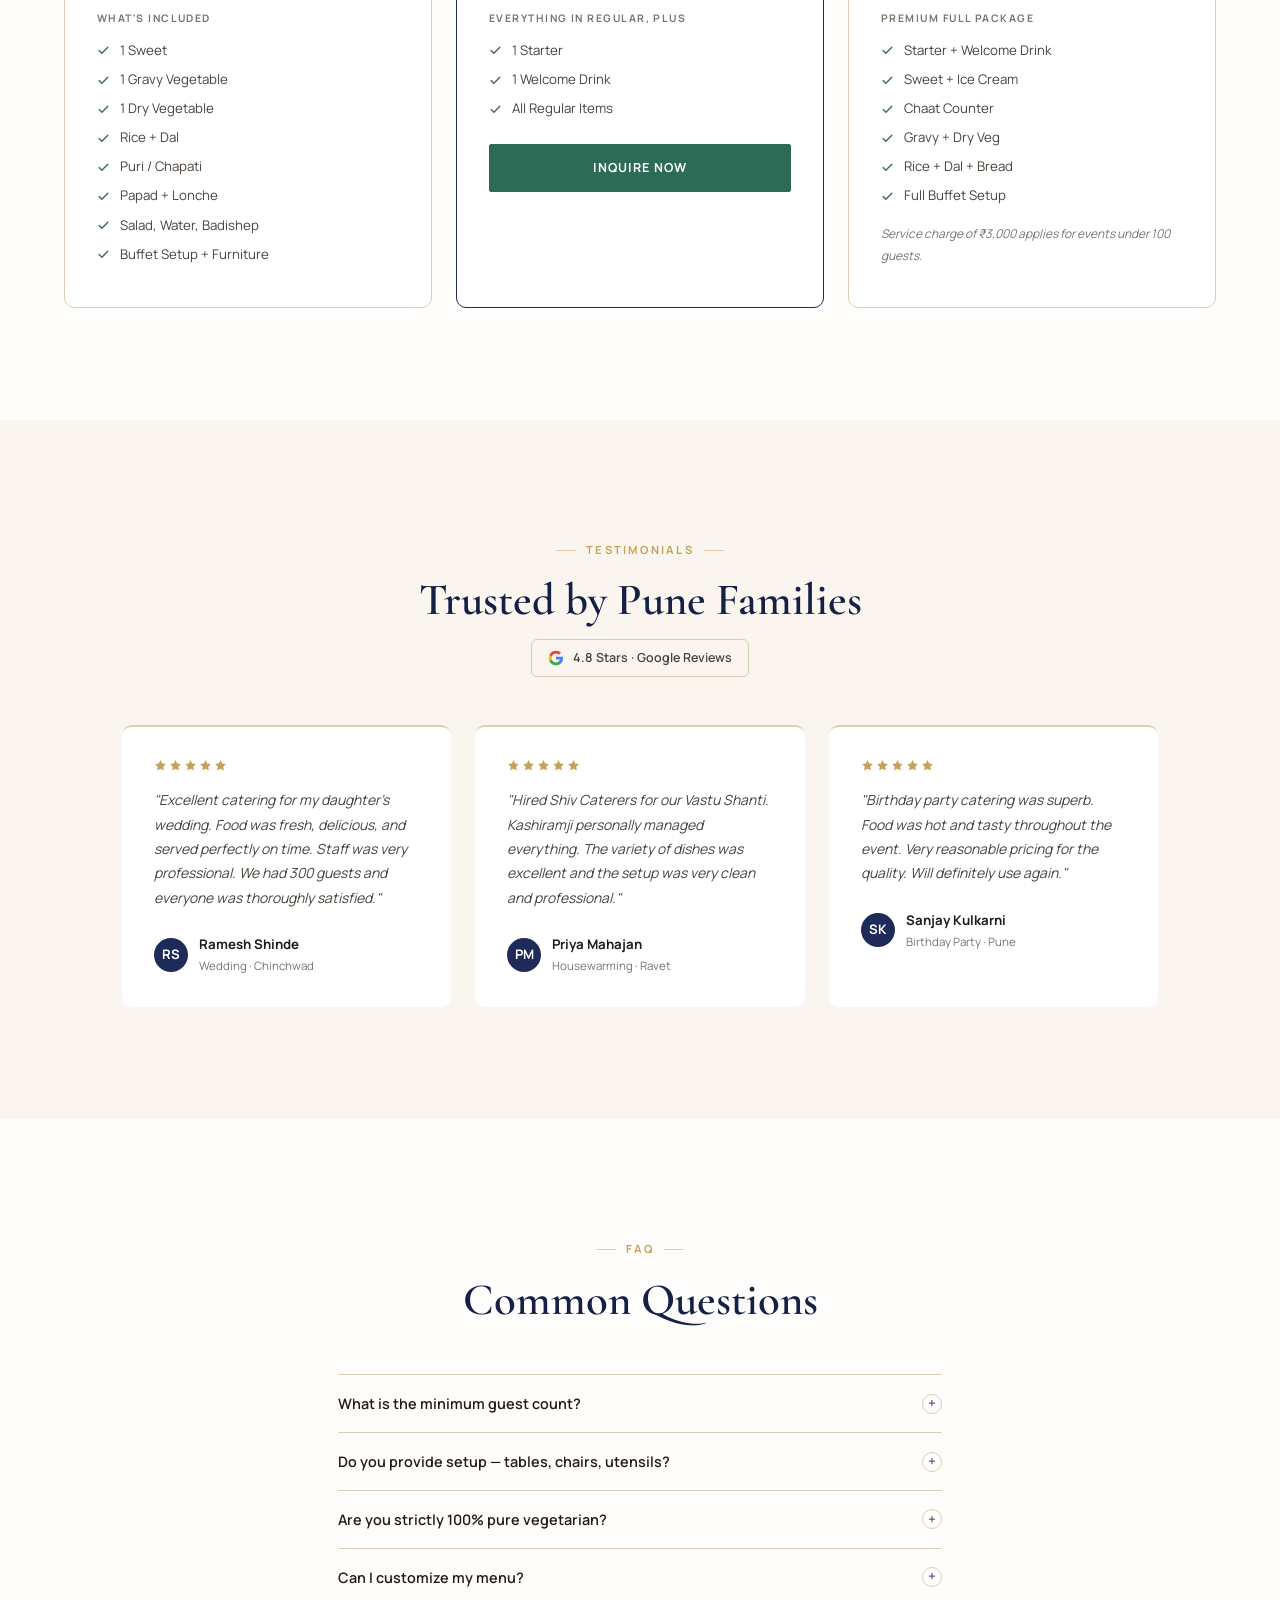
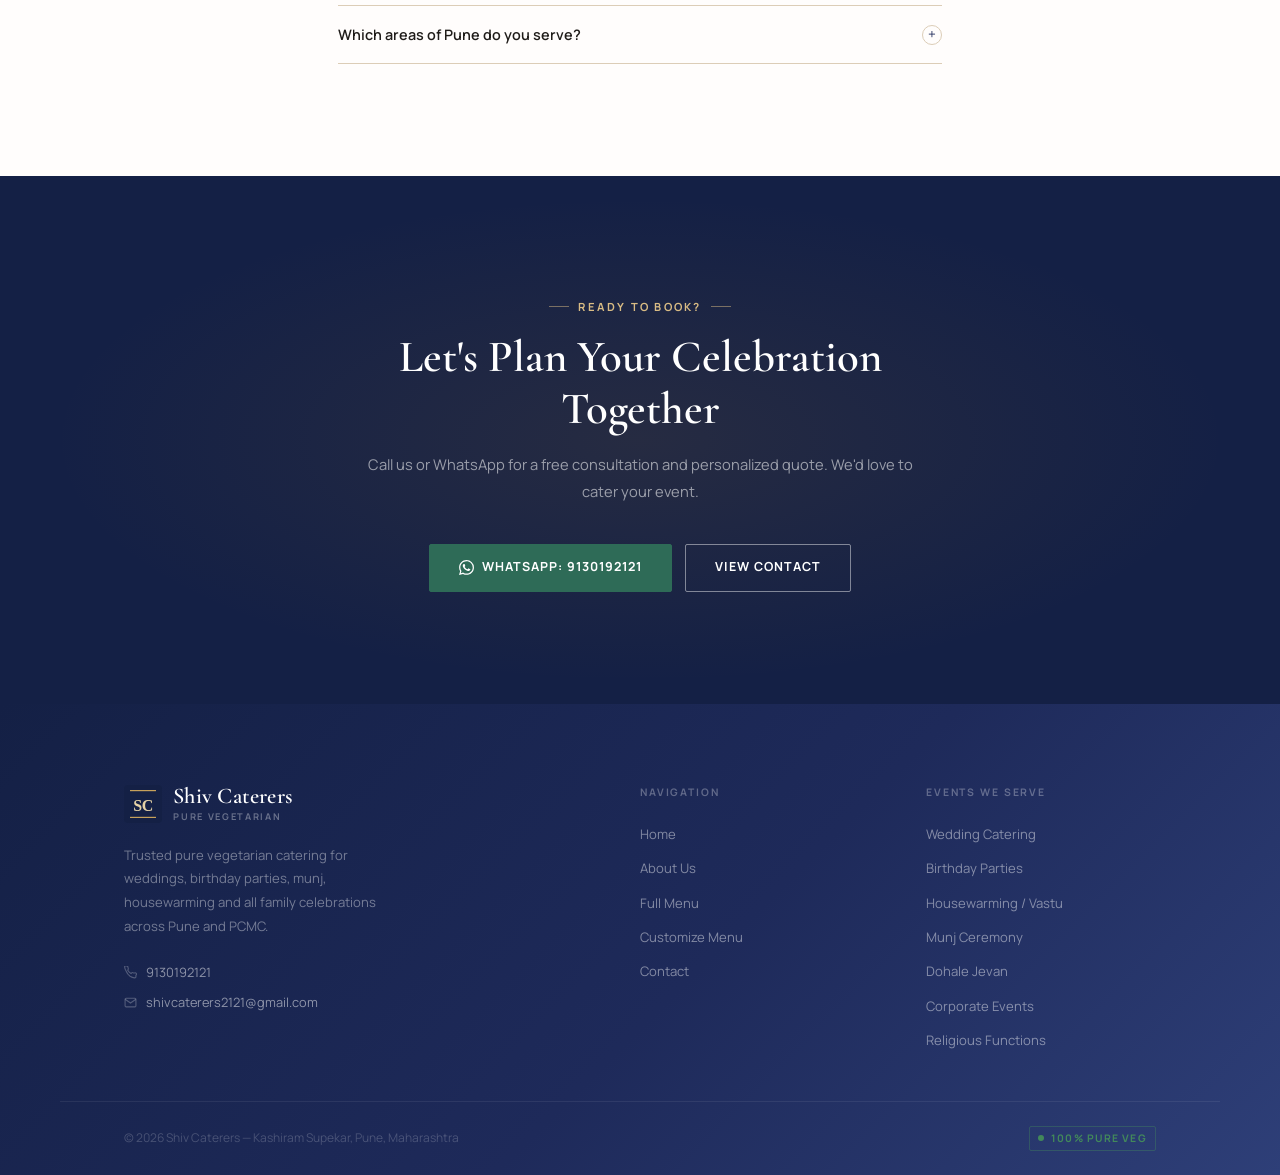
==== commit 250bfcd7: "Update" ====
--- a/index.html
+++ b/index.html
@@ -755,7 +755,7 @@
           <div class="logo-mark">
             <svg viewBox="0 0 38 38" xmlns="http://www.w3.org/2000/svg">
               <rect width="38" height="38" rx="4" fill="#142045" />
-              <rect x="6" y="5" width="26" height="1.2" fill="#A87C2A" />
+              <rect x="6" y="5" width="26" height="1.2" fill="#C6A15B" />
               <text
                 x="19"
                 y="26"
@@ -763,12 +763,12 @@
                 font-family="Georgia,serif"
                 font-size="16"
                 font-weight="600"
-                fill="#D9BC84"
+                fill="#E6D3A7"
                 letter-spacing="-0.5"
               >
                 SC
               </text>
-              <rect x="6" y="31.8" width="26" height="1.2" fill="#A87C2A" />
+              <rect x="6" y="31.8" width="26" height="1.2" fill="#C6A15B" />
             </svg>
           </div>
           <div>
@@ -1763,7 +1763,6 @@
             </svg>
             WhatsApp: 9130192121
           </a>
-          <a href="tel:+918308041799" class="btn btn-ghost">Call: 8308041799</a>
           <a href="contact.html" class="btn btn-ghost">View Contact</a>
         </div>
       </div>
@@ -1776,8 +1775,8 @@
           <div class="nav-logo" style="margin-bottom: 0">
             <div class="logo-mark">
               <svg viewBox="0 0 38 38">
-                <rect width="38" height="38" rx="4" fill="#5E1212" />
-                <rect x="6" y="5" width="26" height="1.2" fill="#A87C2A" />
+                <rect width="38" height="38" rx="4" fill="#142045" />
+                <rect x="6" y="5" width="26" height="1.2" fill="#C6A15B" />
                 <text
                   x="19"
                   y="26"
@@ -1785,12 +1784,12 @@
                   font-family="Georgia,serif"
                   font-size="16"
                   font-weight="600"
-                  fill="#D9BC84"
+                  fill="#E6D3A7"
                   letter-spacing="-0.5"
                 >
                   SC
                 </text>
-                <rect x="6" y="31.8" width="26" height="1.2" fill="#A87C2A" />
+                <rect x="6" y="31.8" width="26" height="1.2" fill="#C6A15B" />
               </svg>
             </div>
             <div>
@@ -1809,13 +1808,6 @@
                   d="M22 16.92v3a2 2 0 01-2.18 2 19.79 19.79 0 01-8.63-3.07A19.5 19.5 0 014.07 9.8a19.79 19.79 0 01-3.07-8.68A2 2 0 012.18 0h3a2 2 0 012 1.72 12.84 12.84 0 00.7 2.81 2 2 0 01-.45 2.11L6.91 7.91a16 16 0 006.07 6.07l1.27-1.27a2 2 0 012.11-.45 12.84 12.84 0 002.81.7A2 2 0 0122 16.92z"
                 /></svg
               >9130192121</a
-            >
-            <a href="tel:+918308041799" class="footer-contact-item"
-              ><svg viewBox="0 0 24 24">
-                <path
-                  d="M22 16.92v3a2 2 0 01-2.18 2 19.79 19.79 0 01-8.63-3.07A19.5 19.5 0 014.07 9.8a19.79 19.79 0 01-3.07-8.68A2 2 0 012.18 0h3a2 2 0 012 1.72 12.84 12.84 0 00.7 2.81 2 2 0 01-.45 2.11L6.91 7.91a16 16 0 006.07 6.07l1.27-1.27a2 2 0 012.11-.45 12.84 12.84 0 002.81.7A2 2 0 0122 16.92z"
-                /></svg
-              >8308041799</a
             >
             <a
               href="mailto:shivcaterers2121@gmail.com"
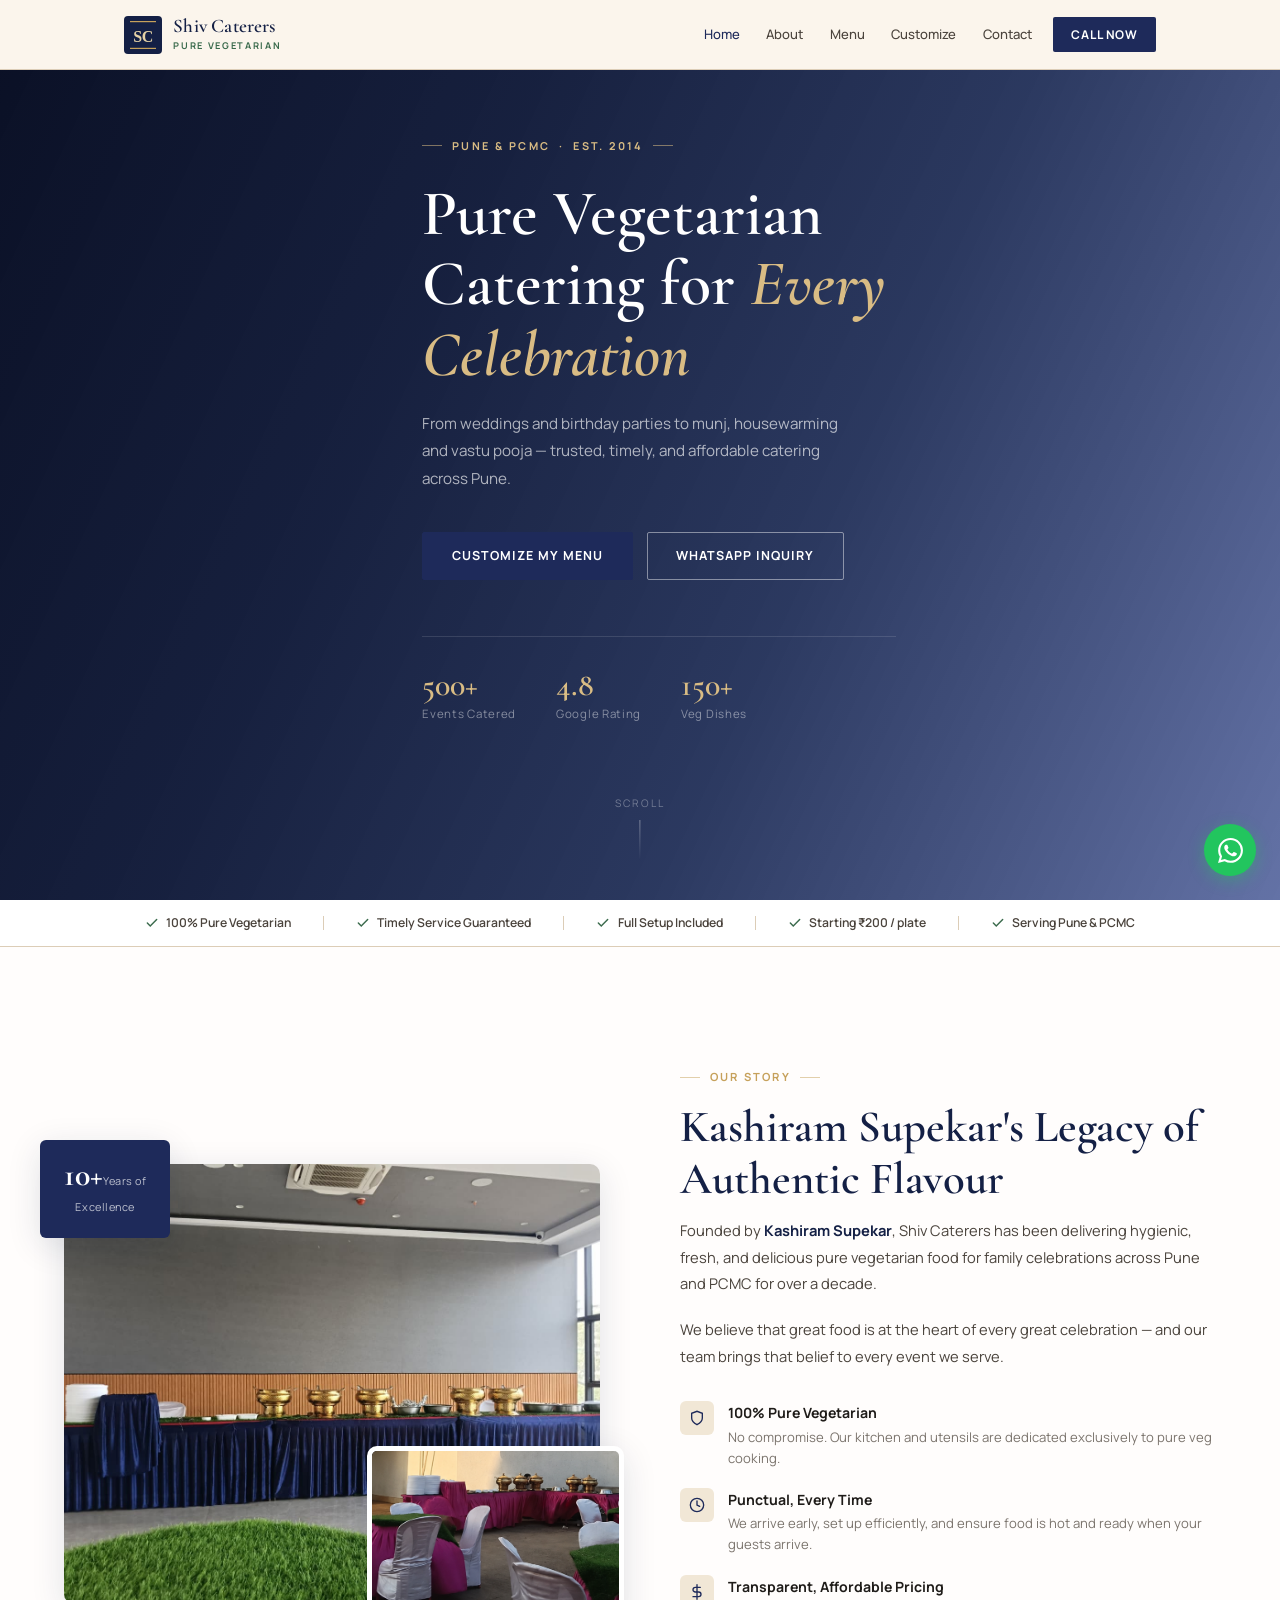
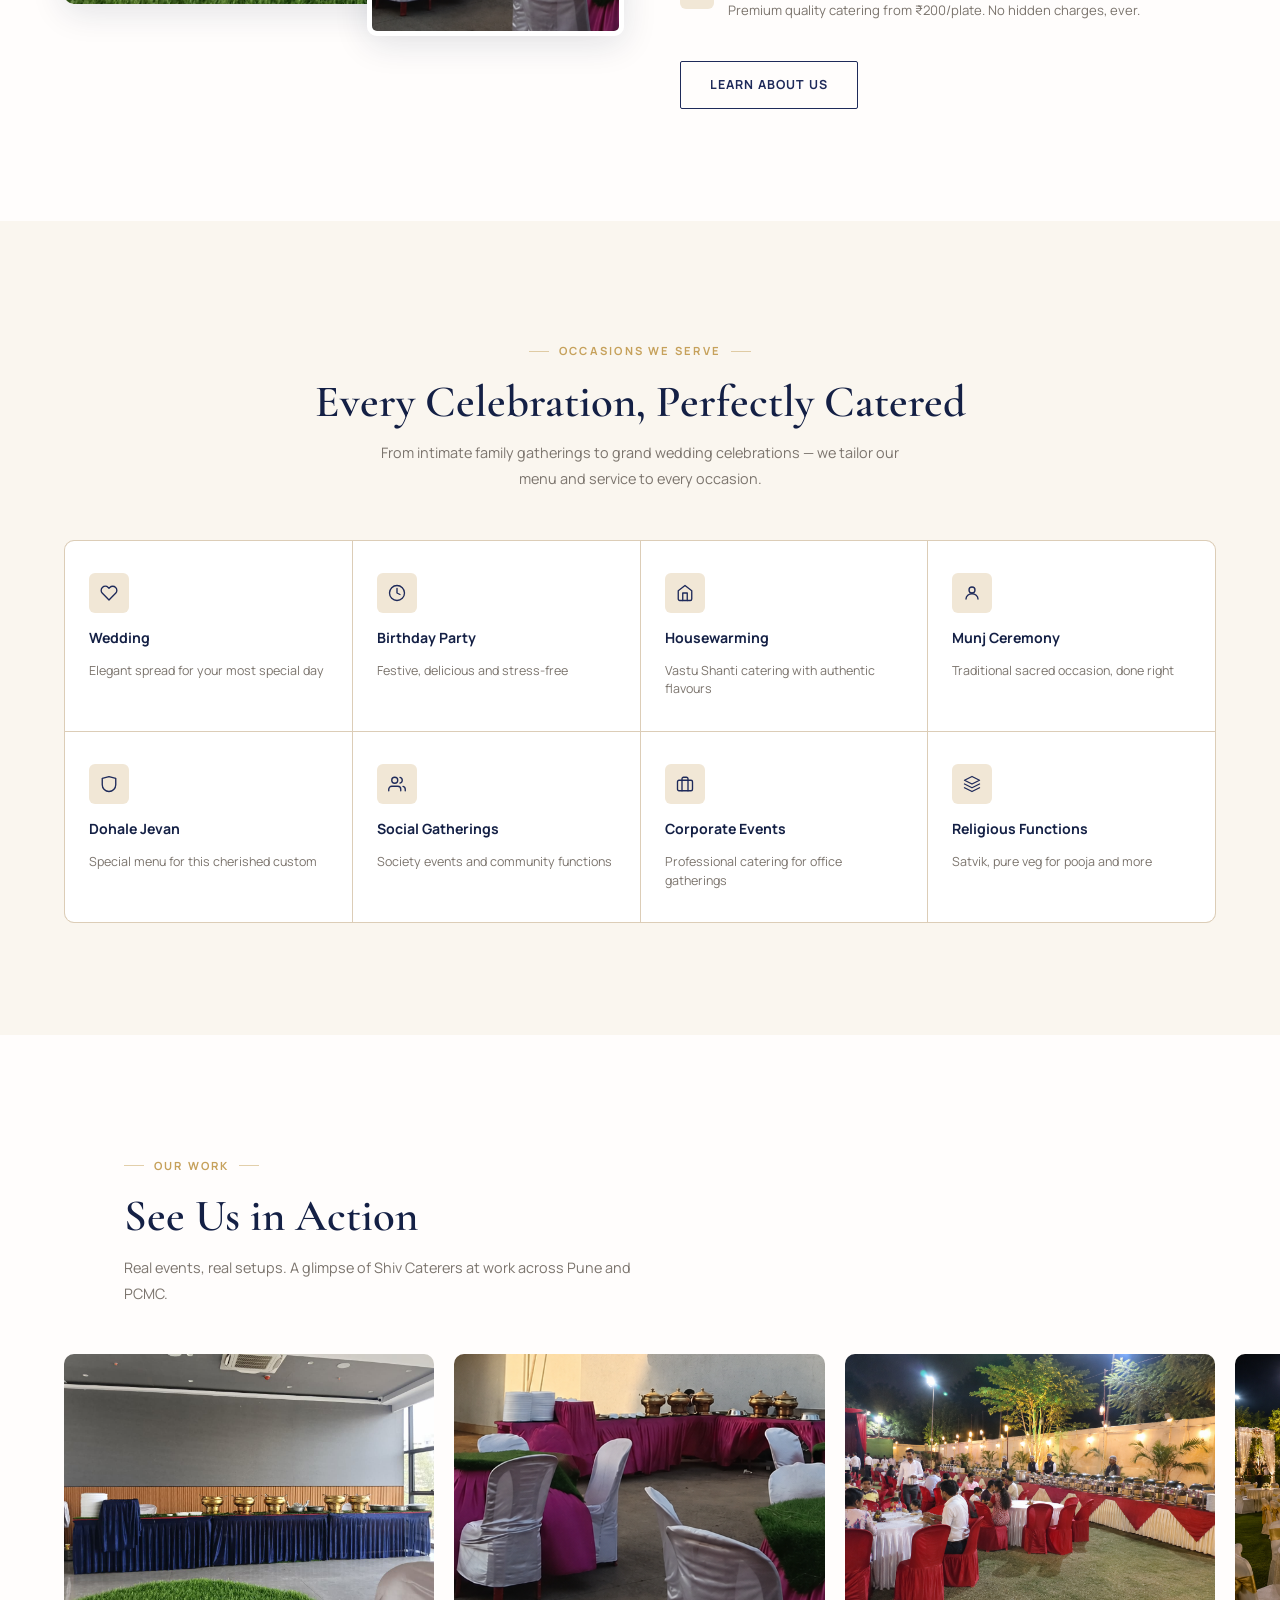
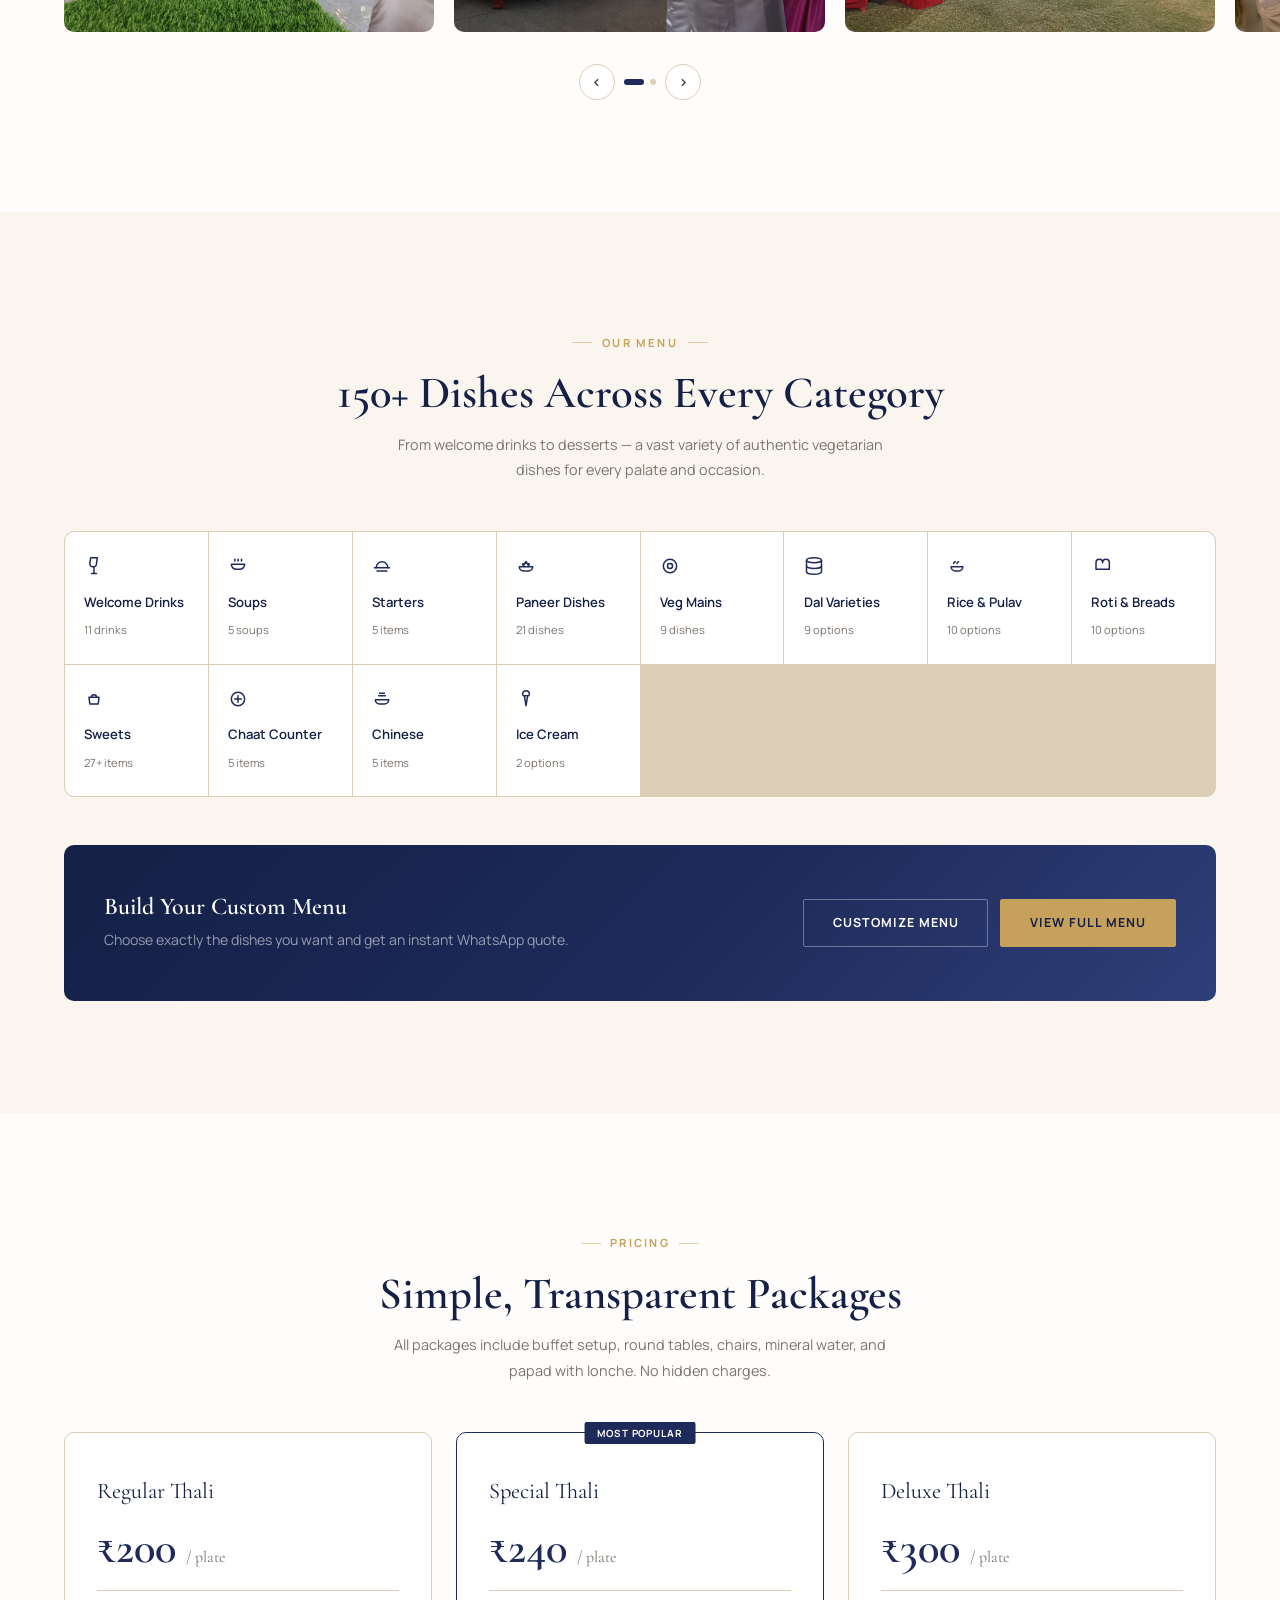
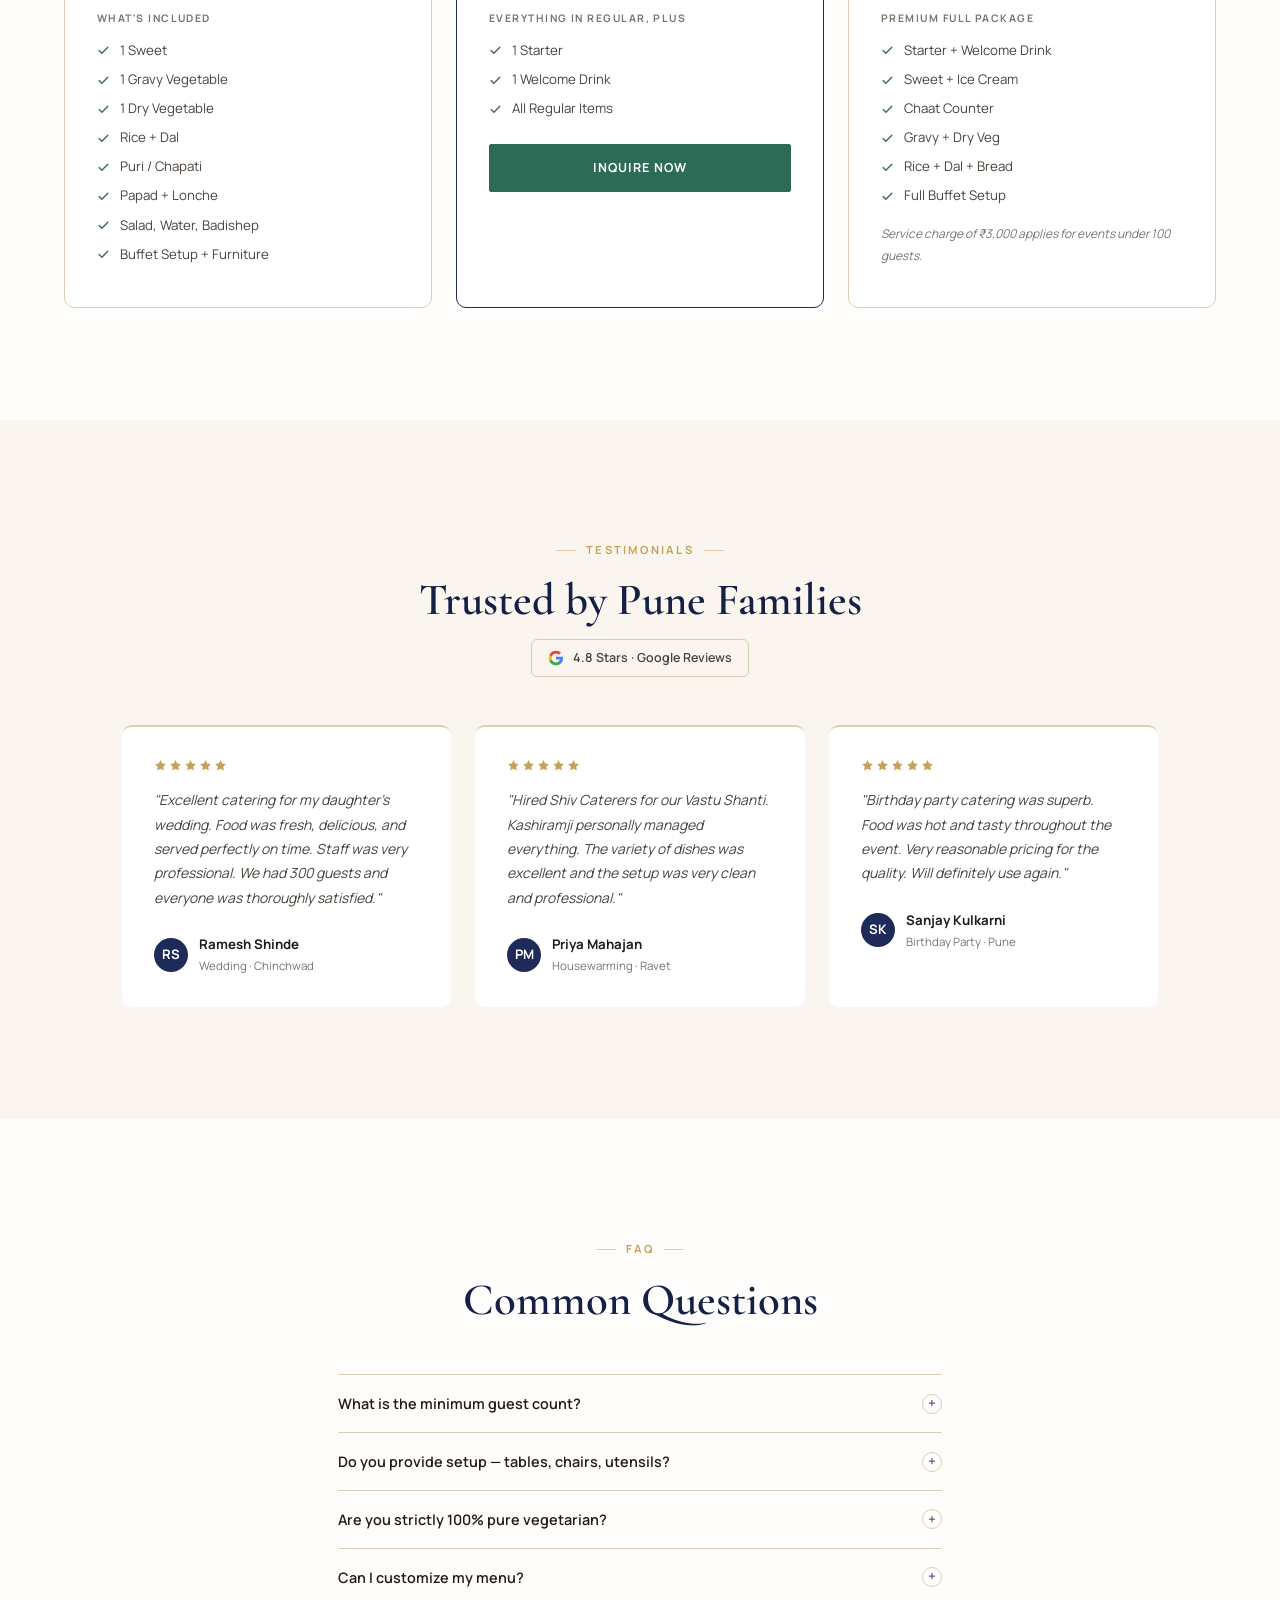
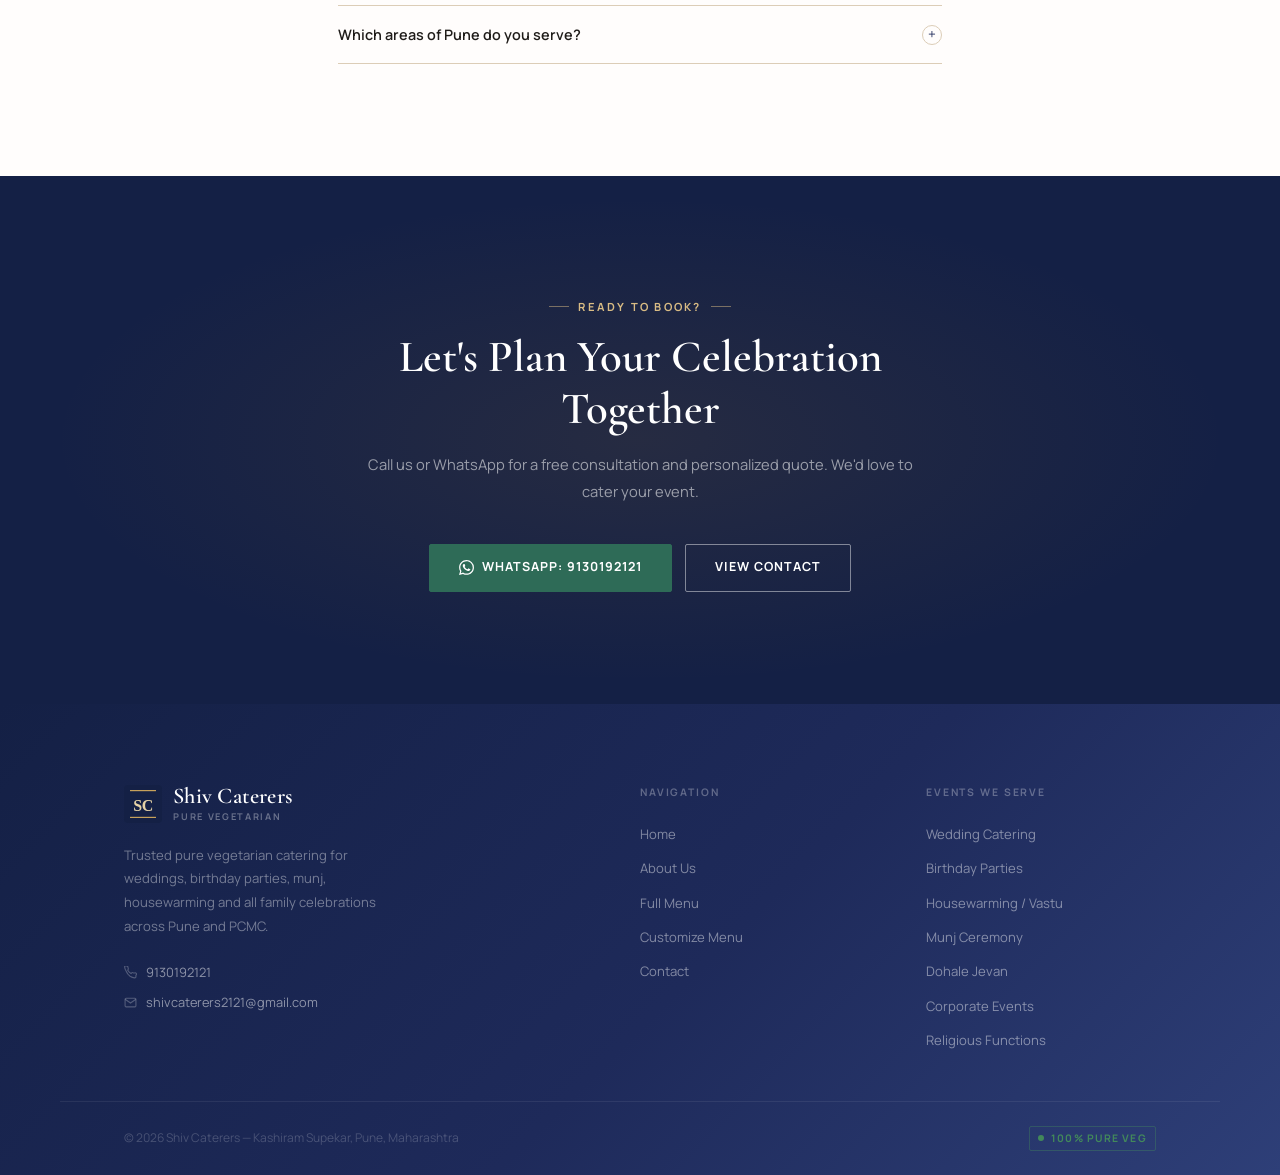
==== commit 83bacb3b: "update" ====
--- a/index.html
+++ b/index.html
@@ -943,7 +943,7 @@
           </div>
           <div class="about-img-accent">
             <img
-              src="image 2.png"
+              src="Image 2.png"
               alt="Golden chafing dishes at a Shiv Caterers indoor buffet"
               loading="lazy"
             />
@@ -1148,22 +1148,15 @@
           </div>
           <div class="gallery-slide">
             <img
-              src="images/event2.jpg"
+              src="Image 3.png"
               alt="Outdoor event setup with buffet counter at the rear"
               loading="lazy"
             />
           </div>
           <div class="gallery-slide">
             <img
-              src="images/event3.jpg"
+              src="Image 4.png"
               alt="Event setup showing full buffet arrangement"
-              loading="lazy"
-            />
-          </div>
-          <div class="gallery-slide">
-            <img
-              src="images/event-buffet.jpg"
-              alt="Professional buffet counter with golden serving dishes"
               loading="lazy"
             />
           </div>
@@ -1195,9 +1188,9 @@
           <a href="menu.html" class="menu-cat">
             <div class="mc-icon">
               <svg viewBox="0 0 24 24">
-                <path d="M17 8C8 10 5.9 16.17 3.82 22" />
-                <path d="M9.1 8c.6 2.4 0 4.7-1.1 6.5" />
-                <path d="M20 22c-1.68-2.51-1.71-5.66-.56-9" />
+                <path d="M8 2h8l-1 7a4 4 0 01-4 4 4 4 0 01-4-4L8 2z" />
+                <path d="M12 13v7" />
+                <path d="M9 21h6" />
               </svg>
             </div>
             <span class="mc-name">Welcome Drinks</span
@@ -1206,9 +1199,10 @@
           <a href="menu.html" class="menu-cat">
             <div class="mc-icon">
               <svg viewBox="0 0 24 24">
-                <path
-                  d="M12 2a10 10 0 100 20A10 10 0 0012 2zM4.93 4.93l14.14 14.14"
-                />
+                <path d="M4 10h16a6 6 0 01-6 6H10a6 6 0 01-6-6z" />
+                <path d="M8 4s1 1 0 2" />
+                <path d="M12 4s1 1 0 2" />
+                <path d="M16 4s1 1 0 2" />
               </svg>
             </div>
             <span class="mc-name">Soups</span
@@ -1217,9 +1211,9 @@
           <a href="menu.html" class="menu-cat">
             <div class="mc-icon">
               <svg viewBox="0 0 24 24">
-                <path d="M6 2L3 6v14a2 2 0 002 2h14a2 2 0 002-2V6l-3-4z" />
-                <line x1="3" y1="6" x2="21" y2="6" />
-                <path d="M16 10a4 4 0 01-8 0" />
+                <path d="M3 14h18" />
+                <path d="M5 14a7 7 0 0114 0" />
+                <path d="M6 18h12" />
               </svg>
             </div>
             <span class="mc-name">Starters</span
@@ -1228,11 +1222,10 @@
           <a href="menu.html" class="menu-cat">
             <div class="mc-icon">
               <svg viewBox="0 0 24 24">
-                <path d="M18 8h1a4 4 0 010 8h-1" />
-                <path d="M2 8h16v9a4 4 0 01-4 4H6a4 4 0 01-4-4V8z" />
-                <line x1="6" y1="1" x2="6" y2="4" />
-                <line x1="10" y1="1" x2="10" y2="4" />
-                <line x1="14" y1="1" x2="14" y2="4" />
+                <path d="M4 13h16a5 5 0 01-5 5H9a5 5 0 01-5-5z" />
+                <circle cx="9" cy="10" r="1" />
+                <circle cx="12" cy="8" r="1" />
+                <circle cx="15" cy="10" r="1" />
               </svg>
             </div>
             <span class="mc-name">Paneer Dishes</span
@@ -1241,7 +1234,8 @@
           <a href="menu.html" class="menu-cat">
             <div class="mc-icon">
               <svg viewBox="0 0 24 24">
-                <path d="M3 11l19-9-9 19-2-8-8-2z" />
+                <circle cx="12" cy="12" r="8" />
+                <circle cx="12" cy="12" r="3" />
               </svg>
             </div>
             <span class="mc-name">Veg Mains</span
@@ -1261,9 +1255,9 @@
           <a href="menu.html" class="menu-cat">
             <div class="mc-icon">
               <svg viewBox="0 0 24 24">
-                <path
-                  d="M21 16V8a2 2 0 00-1-1.73l-7-4a2 2 0 00-2 0l-7 4A2 2 0 003 8v8a2 2 0 001 1.73l7 4a2 2 0 002 0l7-4A2 2 0 0021 16z"
-                />
+                <path d="M5 13h14a5 5 0 01-5 5H10a5 5 0 01-5-5z" />
+                <path d="M8 9c0-1 1-2 2-2" />
+                <path d="M12 9c0-1 1-2 2-2" />
               </svg>
             </div>
             <span class="mc-name">Rice &amp; Pulav</span
@@ -1272,30 +1266,7 @@
           <a href="menu.html" class="menu-cat">
             <div class="mc-icon">
               <svg viewBox="0 0 24 24">
-                <path
-                  d="M14.5 10c-.83 0-1.5-.67-1.5-1.5v-5c0-.83.67-1.5 1.5-1.5s1.5.67 1.5 1.5v5c0 .83-.67 1.5-1.5 1.5z"
-                />
-                <path
-                  d="M20.5 10H19V8.5c0-.83.67-1.5 1.5-1.5s1.5.67 1.5 1.5-.67 1.5-1.5 1.5z"
-                />
-                <path
-                  d="M9.5 14.5c.83 0 1.5.67 1.5 1.5v5c0 .83-.67 1.5-1.5 1.5S8 21.83 8 21v-5c0-.83.67-1.5 1.5-1.5z"
-                />
-                <path
-                  d="M3.5 14H5v1.5C5 16.33 4.33 17 3.5 17S2 16.33 2 15.5 2.67 14 3.5 14z"
-                />
-                <path
-                  d="M14 14.5c0-.83.67-1.5 1.5-1.5h5c.83 0 1.5.67 1.5 1.5s-.67 1.5-1.5 1.5h-5c-.83 0-1.5-.67-1.5-1.5z"
-                />
-                <path
-                  d="M15.5 19H14v1.5c0 .83.67 1.5 1.5 1.5s1.5-.67 1.5-1.5-.67-1.5-1.5-1.5z"
-                />
-                <path
-                  d="M10 9.5C10 8.67 9.33 8 8.5 8h-5C2.67 8 2 8.67 2 9.5S2.67 11 3.5 11h5c.83 0 1.5-.67 1.5-1.5z"
-                />
-                <path
-                  d="M8.5 5H10V3.5C10 2.67 9.33 2 8.5 2S7 2.67 7 3.5 7.67 5 8.5 5z"
-                />
+                <path d="M6 8a4 4 0 018 0 4 4 0 018 0v8H6V8z" />
               </svg>
             </div>
             <span class="mc-name">Roti &amp; Breads</span
@@ -1304,10 +1275,8 @@
           <a href="menu.html" class="menu-cat">
             <div class="mc-icon">
               <svg viewBox="0 0 24 24">
-                <path
-                  d="M12 2C6.5 2 2 6.5 2 12s4.5 10 10 10 10-4.5 10-10S17.5 2 12 2z"
-                />
-                <path d="M12 6v6l4 2" />
+                <path d="M6 10h12l-1 8H7l-1-8z" />
+                <path d="M9 10a3 3 0 116 0" />
               </svg>
             </div>
             <span class="mc-name">Sweets</span
@@ -1316,10 +1285,9 @@
           <a href="menu.html" class="menu-cat">
             <div class="mc-icon">
               <svg viewBox="0 0 24 24">
-                <circle cx="12" cy="12" r="10" />
-                <path
-                  d="M8.56 2.75c4.37 6.03 6.02 9.42 8.03 17.72m2.54-15.38c-3.72 4.35-8.94 5.66-16.88 5.85m19.5 1.9c-3.5-.93-6.63-.82-8.94 0-2.58.92-5.01 2.86-7.44 6.32"
-                />
+                <circle cx="12" cy="12" r="8" />
+                <path d="M8 12h8" />
+                <path d="M12 8v8" />
               </svg>
             </div>
             <span class="mc-name">Chaat Counter</span
@@ -1328,8 +1296,9 @@
           <a href="menu.html" class="menu-cat">
             <div class="mc-icon">
               <svg viewBox="0 0 24 24">
-                <rect x="2" y="3" width="20" height="14" rx="2" />
-                <path d="M8 21h8m-4-4v4" />
+                <path d="M4 13h16a5 5 0 01-5 5H9a5 5 0 01-5-5z" />
+                <path d="M8 8h8" />
+                <path d="M9 5h6" />
               </svg>
             </div>
             <span class="mc-name">Chinese</span
@@ -1338,7 +1307,10 @@
           <a href="menu.html" class="menu-cat">
             <div class="mc-icon">
               <svg viewBox="0 0 24 24">
-                <path d="M12 22s8-4 8-10V5l-8-3-8 3v7c0 6 8 10 8 10z" />
+                <path
+                  d="M12 2a4 4 0 014 4c0 1-.4 2-1 2h-6c-.6 0-1-1-1-2a4 4 0 014-4z"
+                />
+                <path d="M10 8l2 12 2-12" />
               </svg>
             </div>
             <span class="mc-name">Ice Cream</span
--- a/style.css
+++ b/style.css
@@ -396,3 +396,13 @@
 @media (max-width: 480px) {
   .gallery-slide { flex: 0 0 calc(92% - 0.5rem); }
 }
+
+.mc-icon svg {
+  width: 22px;
+  height: 22px;
+  stroke: currentColor;
+  fill: none;
+  stroke-width: 1.8;
+  stroke-linecap: round;
+  stroke-linejoin: round;
+}
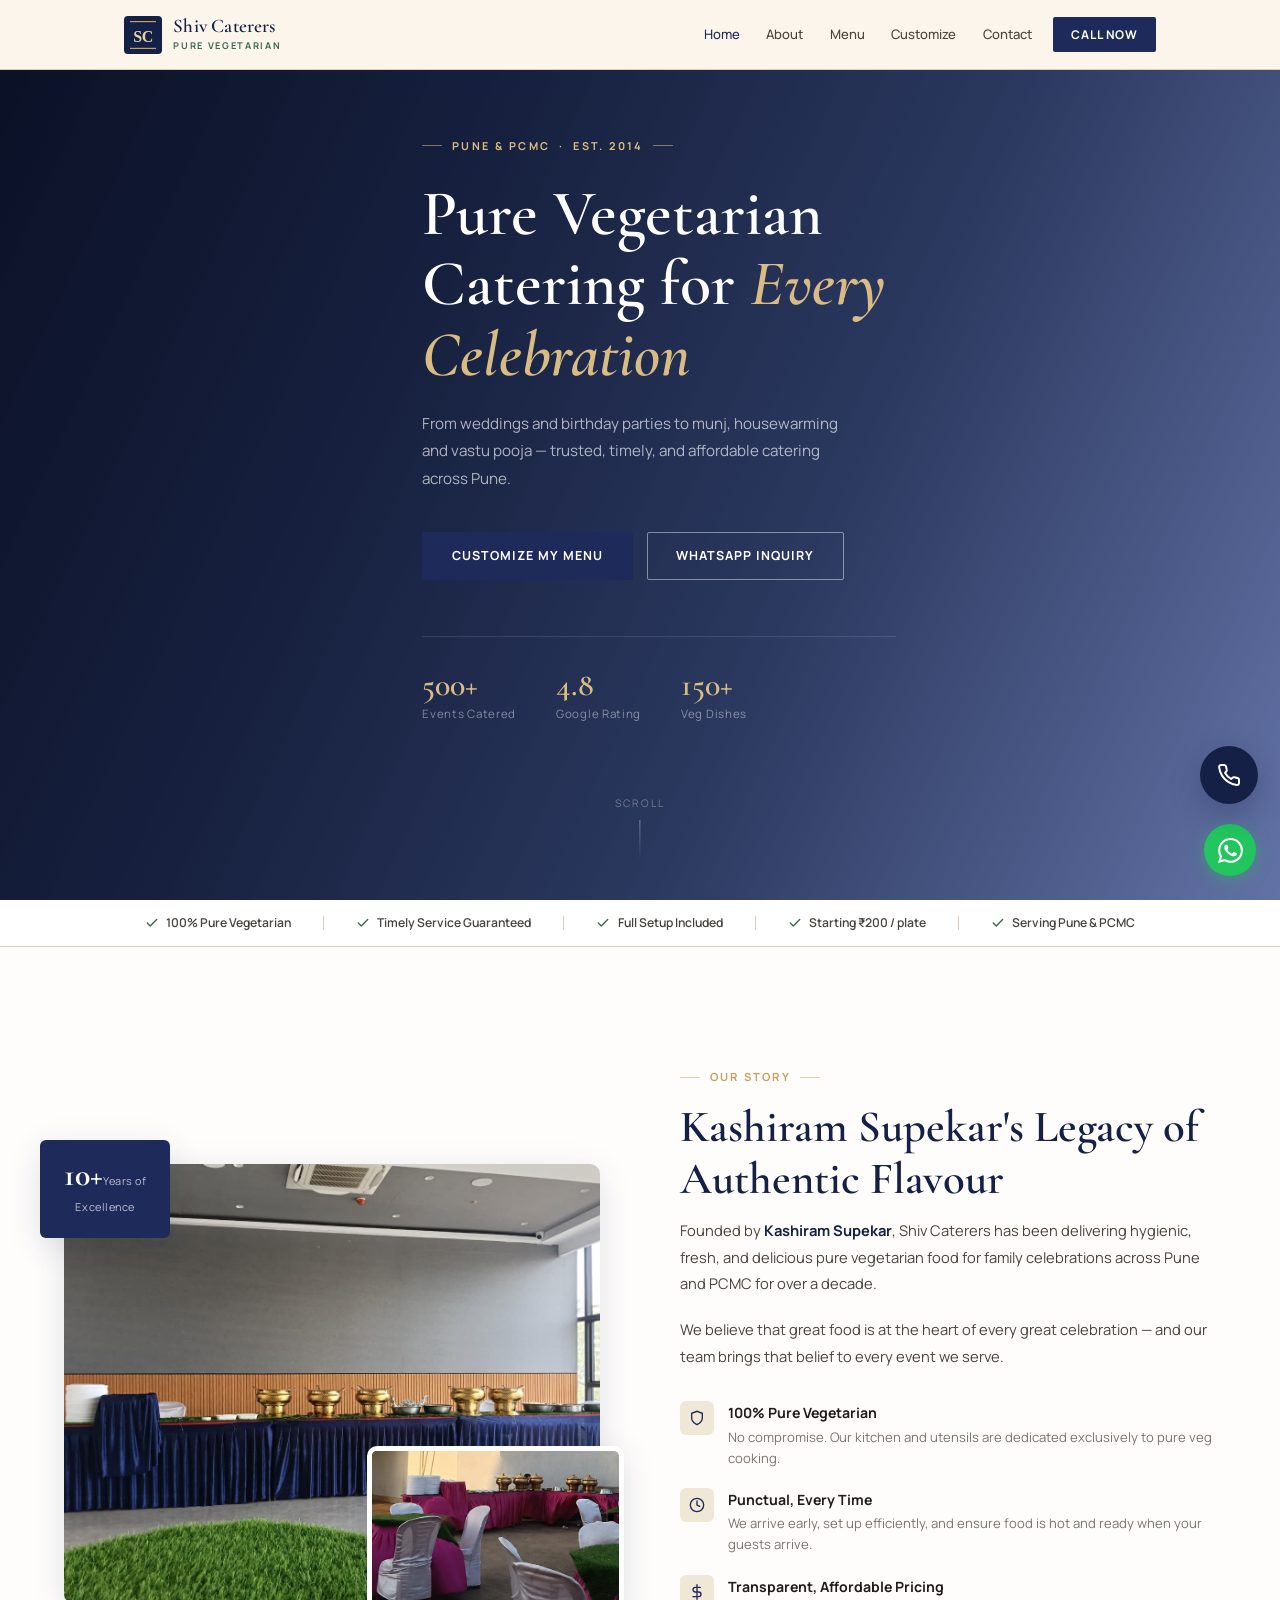
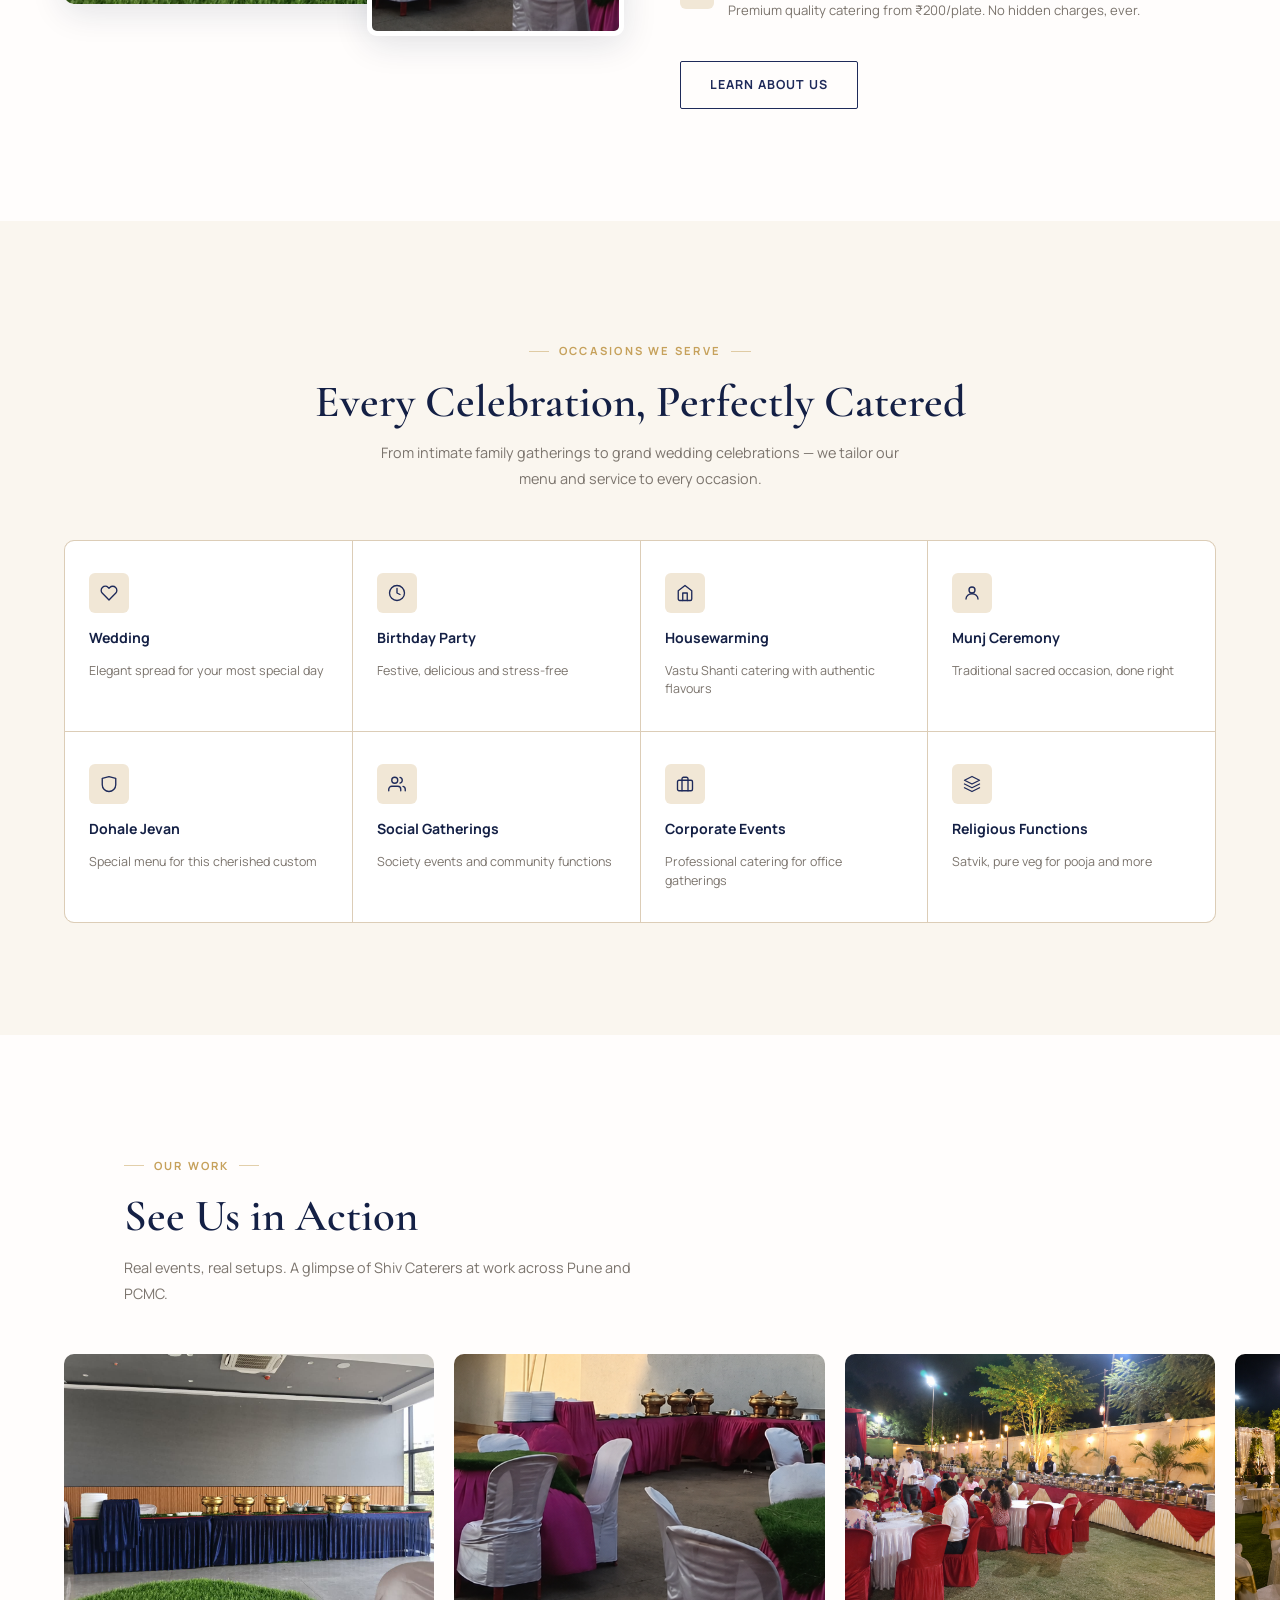
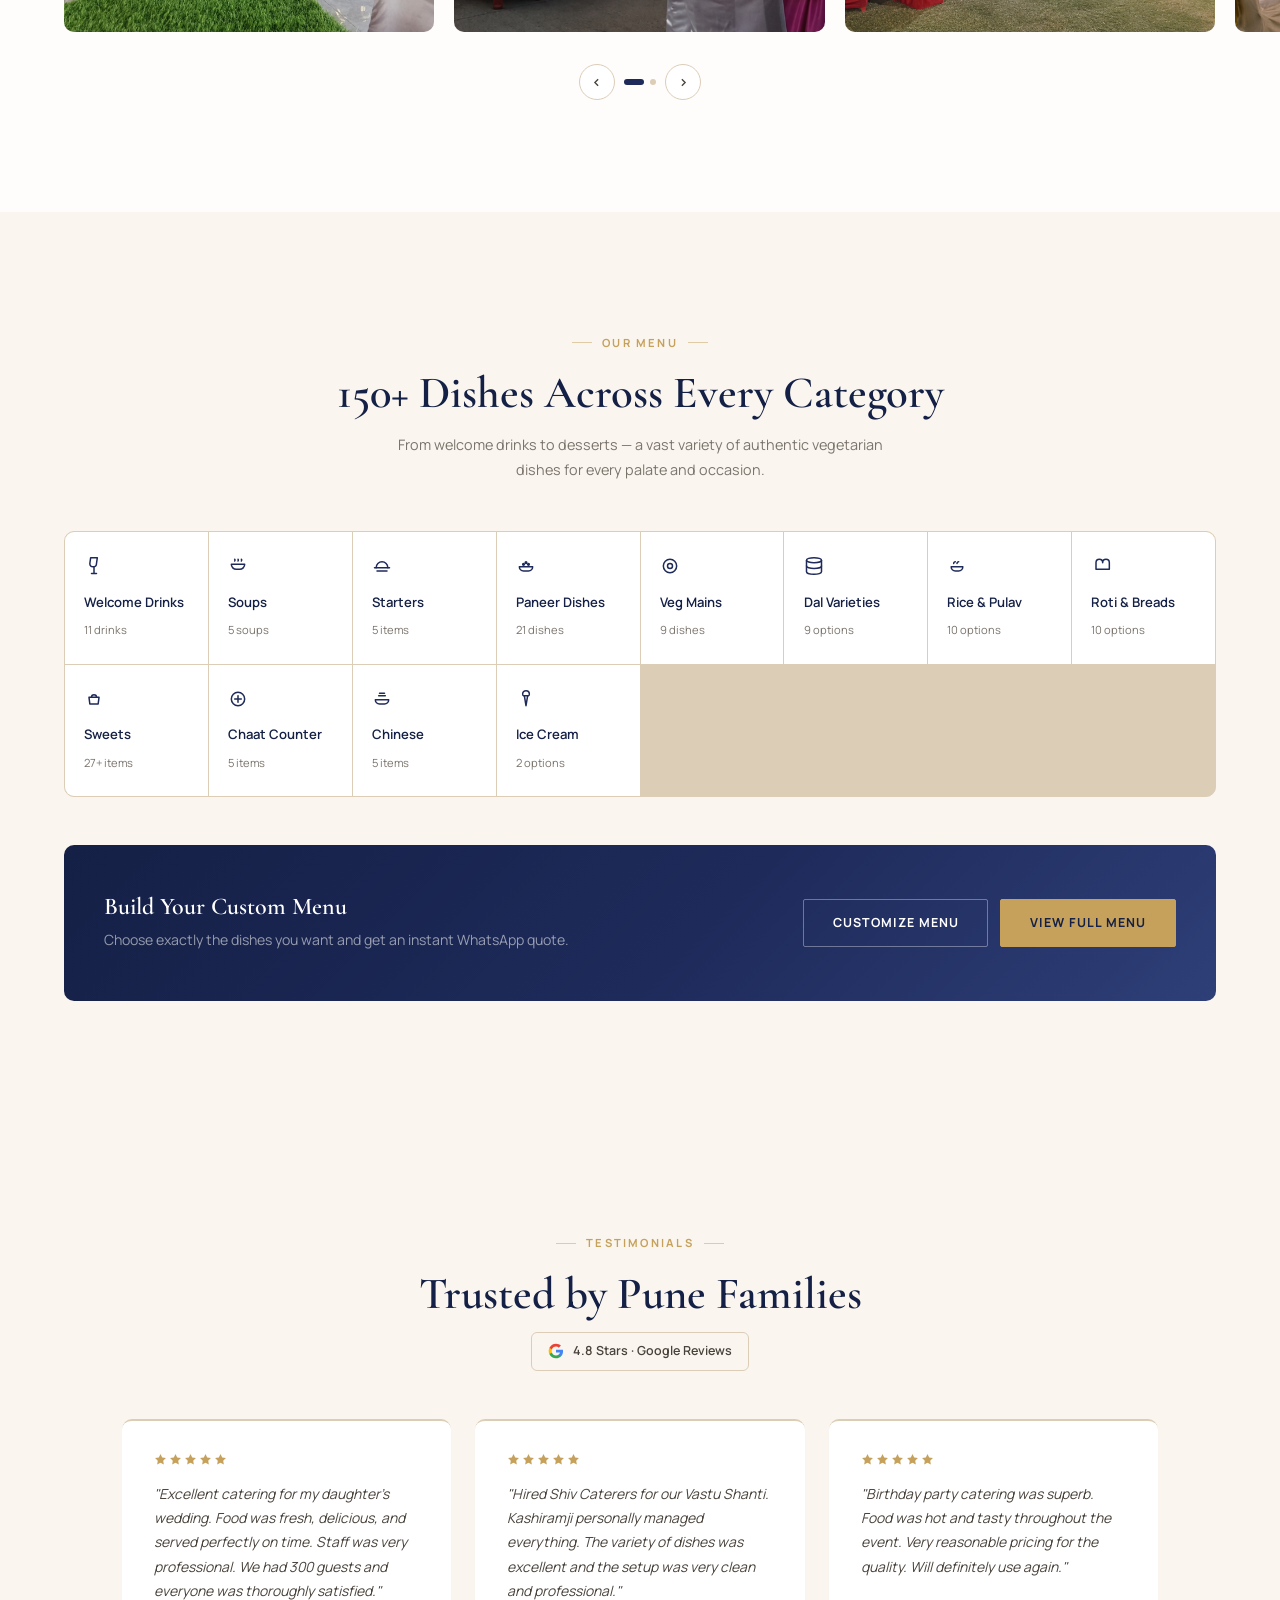
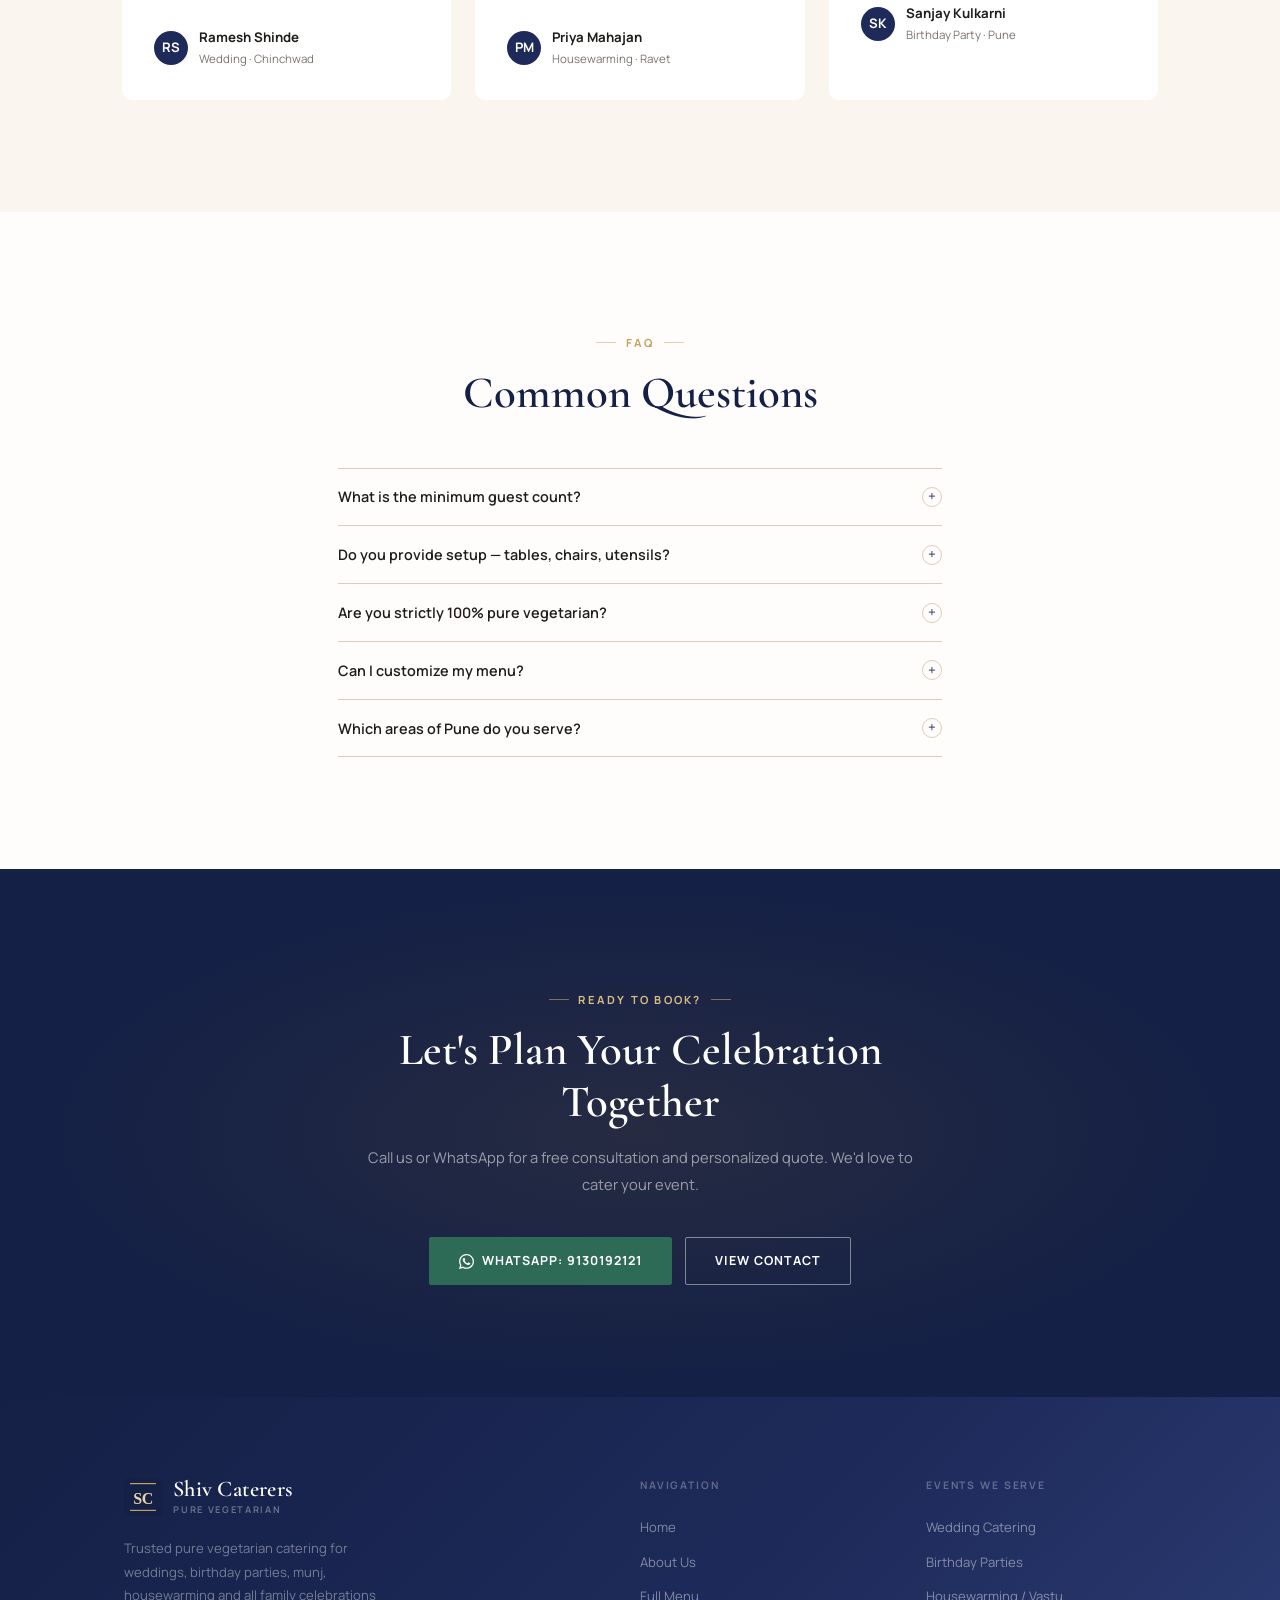
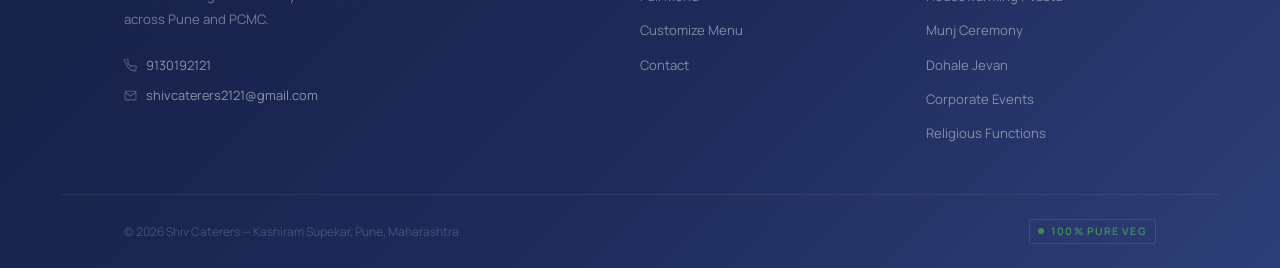
==== commit f2c9af05: "call feature" ====
--- a/index.html
+++ b/index.html
@@ -31,7 +31,6 @@
         "@type": "FoodEstablishment",
         "name": "Shiv Caterers",
         "telephone": "+919130192121",
-        "priceRange": "₹₹",
         "servesCuisine": ["Indian Vegetarian", "Maharashtrian"],
         "address": {
           "@type": "PostalAddress",
@@ -1347,160 +1346,6 @@
       </div>
     </section>
 
-    <!-- PACKAGES -->
-    <section class="packages-section reveal">
-      <div class="container text-center">
-        <div class="eyebrow">Pricing</div>
-        <h2 class="heading">Simple, Transparent Packages</h2>
-        <p class="subheading">
-          All packages include buffet setup, round tables, chairs, mineral
-          water, and papad with lonche. No hidden charges.
-        </p>
-      </div>
-      <div class="packages-grid">
-        <div class="pkg">
-          <div class="pkg-name">Regular Thali</div>
-          <div class="pkg-price">₹200 <span>/ plate</span></div>
-          <div class="pkg-divider"></div>
-          <div class="pkg-label">What's Included</div>
-          <div class="pkg-items">
-            <div class="pkg-item">
-              <svg viewBox="0 0 24 24">
-                <polyline points="20,6 9,17 4,12" />
-              </svg>
-              1 Sweet
-            </div>
-            <div class="pkg-item">
-              <svg viewBox="0 0 24 24">
-                <polyline points="20,6 9,17 4,12" />
-              </svg>
-              1 Gravy Vegetable
-            </div>
-            <div class="pkg-item">
-              <svg viewBox="0 0 24 24">
-                <polyline points="20,6 9,17 4,12" />
-              </svg>
-              1 Dry Vegetable
-            </div>
-            <div class="pkg-item">
-              <svg viewBox="0 0 24 24">
-                <polyline points="20,6 9,17 4,12" />
-              </svg>
-              Rice + Dal
-            </div>
-            <div class="pkg-item">
-              <svg viewBox="0 0 24 24">
-                <polyline points="20,6 9,17 4,12" />
-              </svg>
-              Puri / Chapati
-            </div>
-            <div class="pkg-item">
-              <svg viewBox="0 0 24 24">
-                <polyline points="20,6 9,17 4,12" />
-              </svg>
-              Papad + Lonche
-            </div>
-            <div class="pkg-item">
-              <svg viewBox="0 0 24 24">
-                <polyline points="20,6 9,17 4,12" />
-              </svg>
-              Salad, Water, Badishep
-            </div>
-            <div class="pkg-item">
-              <svg viewBox="0 0 24 24">
-                <polyline points="20,6 9,17 4,12" />
-              </svg>
-              Buffet Setup + Furniture
-            </div>
-          </div>
-        </div>
-        <div class="pkg featured">
-          <div class="pkg-popular">Most Popular</div>
-          <div class="pkg-name">Special Thali</div>
-          <div class="pkg-price">₹240 <span>/ plate</span></div>
-          <div class="pkg-divider"></div>
-          <div class="pkg-label">Everything in Regular, Plus</div>
-          <div class="pkg-items">
-            <div class="pkg-item">
-              <svg viewBox="0 0 24 24">
-                <polyline points="20,6 9,17 4,12" />
-              </svg>
-              1 Starter
-            </div>
-            <div class="pkg-item">
-              <svg viewBox="0 0 24 24">
-                <polyline points="20,6 9,17 4,12" />
-              </svg>
-              1 Welcome Drink
-            </div>
-            <div class="pkg-item">
-              <svg viewBox="0 0 24 24">
-                <polyline points="20,6 9,17 4,12" />
-              </svg>
-              All Regular Items
-            </div>
-          </div>
-          <div style="margin-top: 1.5rem">
-            <a
-              href="https://wa.me/919130192121?text=I%20am%20interested%20in%20the%20Special%20Thali%20package."
-              class="btn btn-wa"
-              style="width: 100%; justify-content: center"
-              target="_blank"
-              rel="noopener"
-              >Inquire Now</a
-            >
-          </div>
-        </div>
-        <div class="pkg">
-          <div class="pkg-name">Deluxe Thali</div>
-          <div class="pkg-price">₹300 <span>/ plate</span></div>
-          <div class="pkg-divider"></div>
-          <div class="pkg-label">Premium Full Package</div>
-          <div class="pkg-items">
-            <div class="pkg-item">
-              <svg viewBox="0 0 24 24">
-                <polyline points="20,6 9,17 4,12" />
-              </svg>
-              Starter + Welcome Drink
-            </div>
-            <div class="pkg-item">
-              <svg viewBox="0 0 24 24">
-                <polyline points="20,6 9,17 4,12" />
-              </svg>
-              Sweet + Ice Cream
-            </div>
-            <div class="pkg-item">
-              <svg viewBox="0 0 24 24">
-                <polyline points="20,6 9,17 4,12" />
-              </svg>
-              Chaat Counter
-            </div>
-            <div class="pkg-item">
-              <svg viewBox="0 0 24 24">
-                <polyline points="20,6 9,17 4,12" />
-              </svg>
-              Gravy + Dry Veg
-            </div>
-            <div class="pkg-item">
-              <svg viewBox="0 0 24 24">
-                <polyline points="20,6 9,17 4,12" />
-              </svg>
-              Rice + Dal + Bread
-            </div>
-            <div class="pkg-item">
-              <svg viewBox="0 0 24 24">
-                <polyline points="20,6 9,17 4,12" />
-              </svg>
-              Full Buffet Setup
-            </div>
-          </div>
-          <p class="pkg-note">
-            Service charge of ₹3,000 applies for events under 100 guests.
-          </p>
-        </div>
-      </div>
-    </section>
-
     <!-- REVIEWS -->
     <section class="reviews-section reveal">
       <div class="container text-center">
@@ -1826,6 +1671,32 @@
     </footer>
 
     <a
+  href="tel:+919130192121"
+  class="call-float"
+  aria-label="Call Shiv Caterers"
+>
+  <svg viewBox="0 0 24 24" fill="none">
+    <path
+      d="M22 16.92v3a2 2 0 0 1-2.18 2
+      19.79 19.79 0 0 1-8.63-3.07
+      19.5 19.5 0 0 1-6-6
+      19.79 19.79 0 0 1-3.07-8.67
+      A2 2 0 0 1 4.11 2h3
+      a2 2 0 0 1 2 1.72
+      c.12.89.32 1.76.59 2.6
+      a2 2 0 0 1-.45 2.11L8.09 9.91
+      a16 16 0 0 0 6 6l1.48-1.16
+      a2 2 0 0 1 2.11-.45
+      c.84.27 1.71.47 2.6.59
+      A2 2 0 0 1 22 16.92z"
+      stroke="currentColor"
+      stroke-width="2"
+      stroke-linecap="round"
+      stroke-linejoin="round"
+    />
+  </svg>
+</a>
+    <a
       href="https://wa.me/919130192121"
       class="wa-float"
       target="_blank"
--- a/style.css
+++ b/style.css
@@ -252,6 +252,32 @@
 .trust-sep { width: 1px; height: 14px; background: var(--cream-3); }
 
 /* ── FLOATING WHATSAPP ── */
+.call-float {
+  position: fixed;
+  right: 22px;
+  bottom: 96px;
+  width: 58px;
+  height: 58px;
+  border-radius: 50%;
+  background: #142045;
+  color: white;
+  display: flex;
+  align-items: center;
+  justify-content: center;
+  box-shadow: 0 10px 30px rgba(20,32,69,0.28);
+  z-index: 999;
+  transition: all 0.28s ease;
+}
+
+.call-float:hover {
+  transform: translateY(-4px) scale(1.05);
+  background: #1E2A5A;
+}
+
+.call-float svg {
+  width: 24px;
+  height: 24px;
+}
 .wa-float {
   position: fixed; bottom: 1.5rem; right: 1.5rem; z-index: 998;
   width: 52px; height: 52px; border-radius: 50%;
